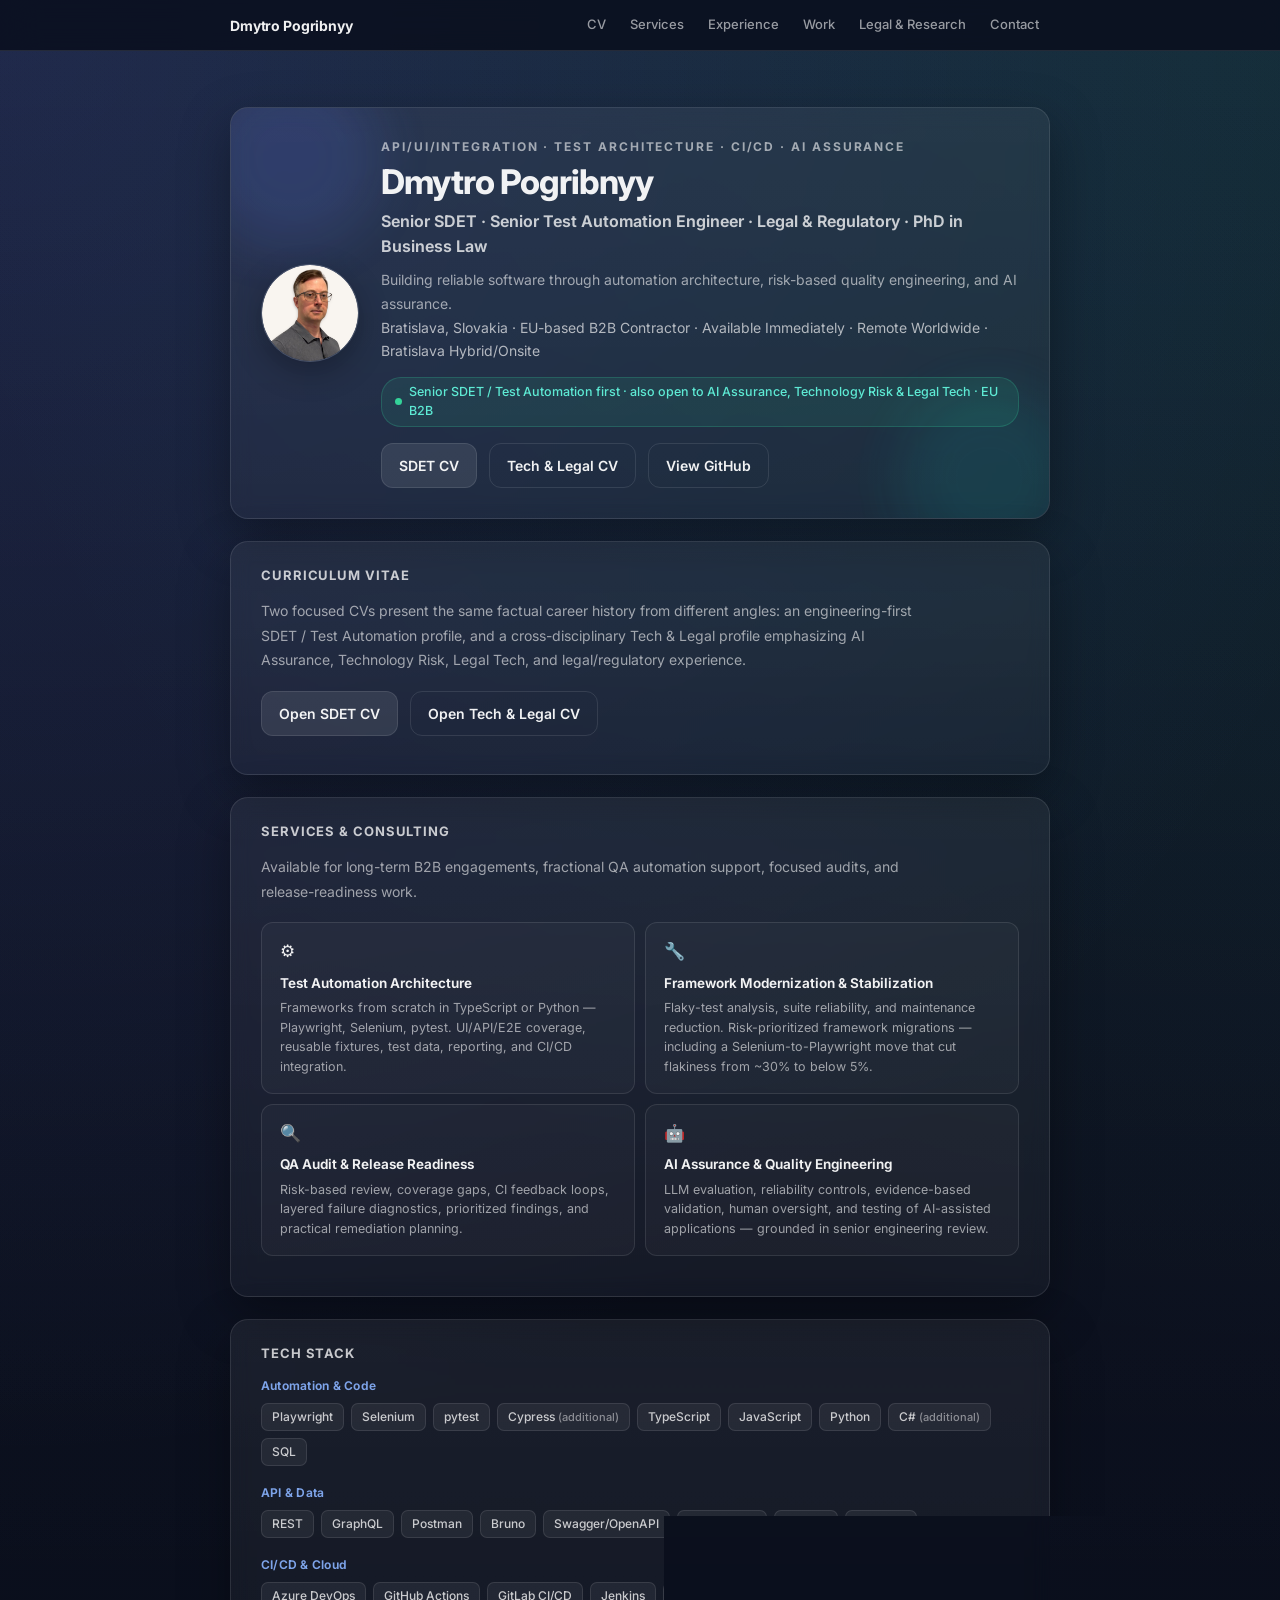
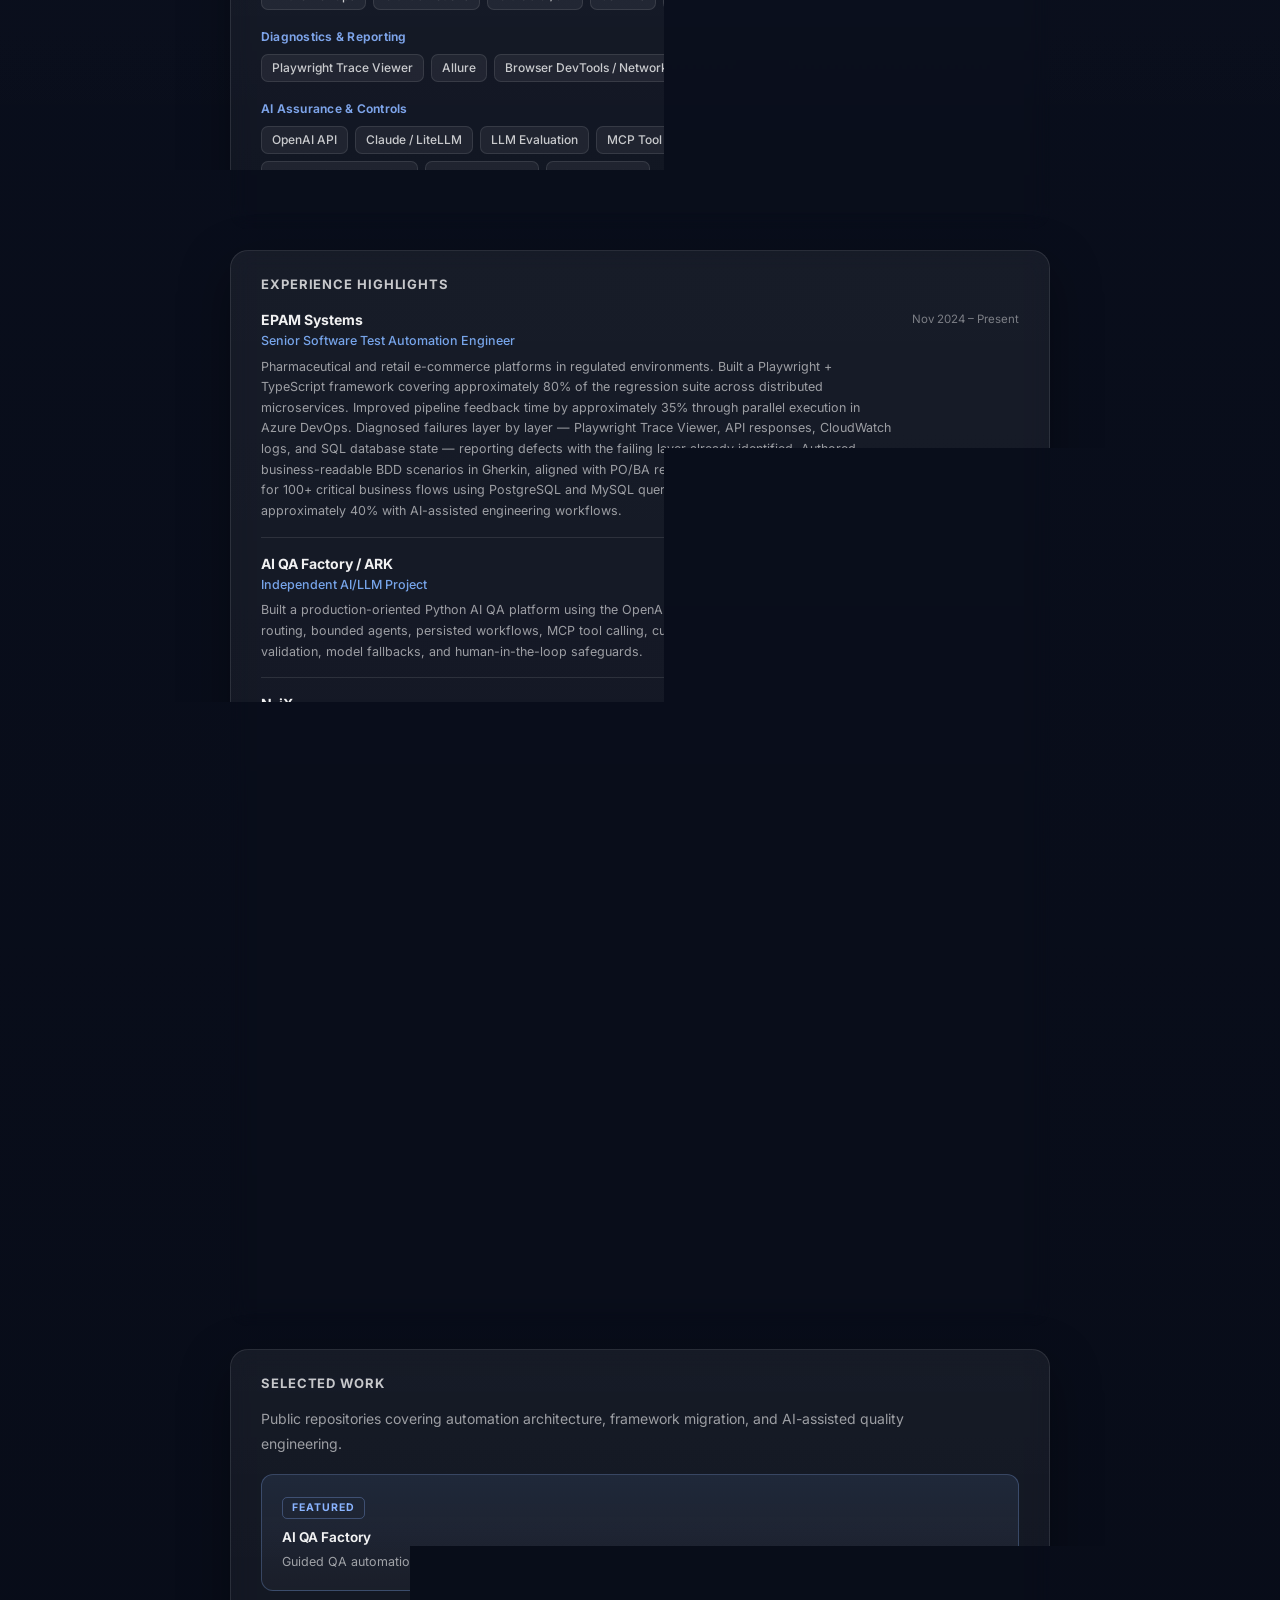
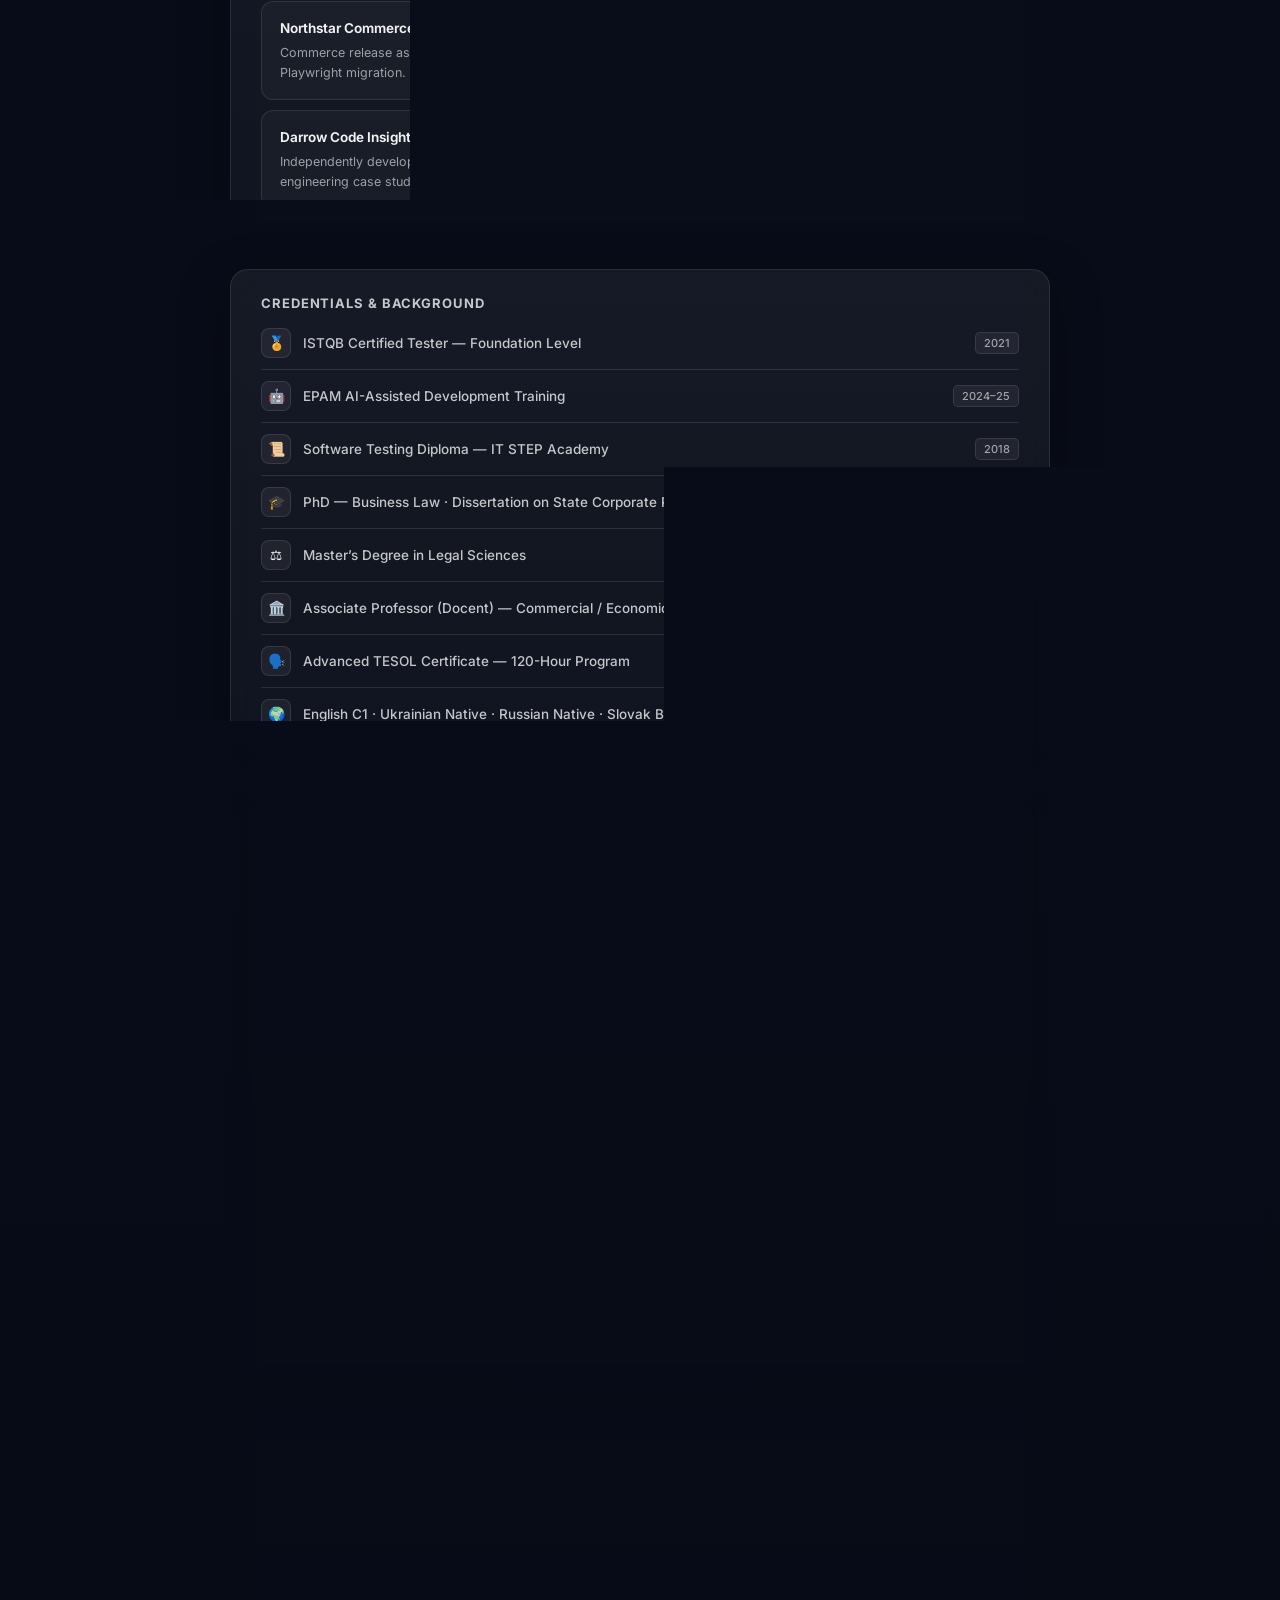
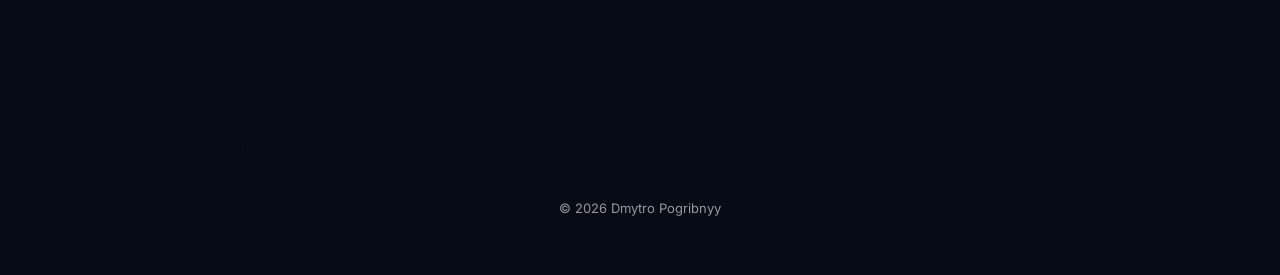
==== index.html @ 5cc8028e "Add PhD credential to hero headline" ====
<!DOCTYPE html>
<html lang="en">
<head>
  <meta charset="UTF-8" />
  <meta name="viewport" content="width=device-width, initial-scale=1.0" />
  <title>Dmytro Pogribnyy — Senior SDET / Senior Test Automation Engineer</title>
  <meta name="description" content="Senior SDET and Test Automation Engineer with 8+ years in automation, AI assurance, and regulated systems; complementary legal/regulatory background in corporate law, technology risk, cryptocurrency and blockchain regulation. Bratislava, EU B2B contractor." />
  <meta name="theme-color" content="#0a0f1e" />
  <meta name="color-scheme" content="dark" />
  <link rel="canonical" href="https://dmytropogribnyy.github.io/" />
  <link rel="icon" href="favicon.svg" type="image/svg+xml" />

  <meta property="og:type" content="profile" />
  <meta property="og:title" content="Dmytro Pogribnyy — Senior SDET / Senior Test Automation Engineer" />
  <meta property="og:description" content="Senior SDET · Test Automation · AI Assurance · Technology Risk. Playwright, TypeScript, Python, CI/CD, plus a complementary legal/regulatory background in corporate law and emerging-technology regulation." />
  <meta property="og:url" content="https://dmytropogribnyy.github.io/" />
  <meta property="og:image" content="https://dmytropogribnyy.github.io/Profile_2025_photo_white_circle-modified.png" />
  <meta property="og:image:alt" content="Portrait of Dmytro Pogribnyy" />
  <meta property="og:locale" content="en_US" />
  <meta property="profile:first_name" content="Dmytro" />
  <meta property="profile:last_name" content="Pogribnyy" />
  <meta name="twitter:card" content="summary" />
  <meta name="twitter:title" content="Dmytro Pogribnyy — Senior SDET / Senior Test Automation Engineer" />
  <meta name="twitter:description" content="Senior SDET · Test Automation · AI Assurance · Technology Risk · Legal/Regulatory background. Playwright, TypeScript, Python, CI/CD." />
  <meta name="twitter:image" content="https://dmytropogribnyy.github.io/Profile_2025_photo_white_circle-modified.png" />

  <link rel="preconnect" href="https://fonts.googleapis.com" />
  <link rel="preconnect" href="https://fonts.gstatic.com" crossorigin />
  <link href="https://fonts.googleapis.com/css2?family=Inter:wght@300;400;500;600;700;800&display=swap" rel="stylesheet" />
  <link rel="stylesheet" href="styles.css" />

  <script type="application/ld+json">
  {
    "@context": "https://schema.org",
    "@type": "Person",
    "name": "Dmytro Pogribnyy",
    "url": "https://dmytropogribnyy.github.io/",
    "image": "https://dmytropogribnyy.github.io/Profile_2025_photo_white_circle-modified.png",
    "jobTitle": "Senior SDET / Senior Test Automation Engineer",
    "description": "Senior SDET / Test Automation Engineer with 8+ years in automation architecture, UI/API/integration quality engineering, AI assurance and regulated systems. Complementary legal/regulatory background includes licensed legal practice, academic research in commercial and corporate law, technology risk, cryptocurrency, blockchain and virtual-asset regulation.",
    "address": {
      "@type": "PostalAddress",
      "addressLocality": "Bratislava",
      "addressCountry": "SK"
    },
    "sameAs": [
      "https://github.com/dmytropogribnyy",
      "https://www.linkedin.com/in/dmytro-pogribnyy/",
      "https://orcid.org/0000-0003-3147-8683",
      "https://scholar.google.com/citations?user=gXvIgTAAAAAJ&hl=en",
      "https://www.upwork.com/freelancers/~018fd270574ff51973"
    ],
    "knowsAbout": [
      "Test automation architecture",
      "Playwright",
      "Selenium",
      "Cypress",
      "pytest",
      "TypeScript",
      "JavaScript",
      "Python",
      "C#",
      "QA automation",
      "API testing",
      "REST",
      "GraphQL",
      "SQL",
      "CI/CD quality gates",
      "Risk-based testing",
      "AI assurance",
      "LLM evaluation",
      "Technology risk",
      "Legal Tech",
      "Commercial law",
      "Corporate law",
      "Cryptocurrency regulation",
      "Blockchain regulation",
      "Virtual assets"
    ]
  }
  </script>
</head>
<body>
  <a class="skip-link" href="#main-content">Skip to content</a>

  <nav class="nav" aria-label="Primary navigation">
    <div class="nav-inner">
      <a href="#top" class="nav-name">Dmytro Pogribnyy</a>
      <ul class="nav-links">
        <li><a href="#cv">CV</a></li>
        <li><a href="#services">Services</a></li>
        <li><a href="#experience">Experience</a></li>
        <li><a href="#work">Work</a></li>
        <li><a href="#legal">Legal &amp; Research</a></li>
        <li><a href="#contact">Contact</a></li>
      </ul>
    </div>
  </nav>

  <main class="page" id="main-content">
    <section class="card hero" id="top" aria-labelledby="page-title">
      <div class="hero-glow hero-glow-1"></div>
      <div class="hero-glow hero-glow-2"></div>
      <img
        src="Profile_2025_photo_white_circle-modified.png"
        alt="Dmytro Pogribnyy"
        class="avatar"
        width="196"
        height="196"
      />
      <div class="hero-text">
        <p class="eyebrow">API/UI/Integration · Test Architecture · CI/CD · AI Assurance</p>
        <h1 id="page-title">Dmytro Pogribnyy</h1>
        <p class="headline">Senior SDET · Senior Test Automation Engineer · Legal &amp; Regulatory · PhD in Business Law</p>
        <p class="subline">
          Building reliable software through automation architecture, risk-based quality engineering, and AI assurance.<br />
          <span class="location">Bratislava, Slovakia · EU-based B2B Contractor · Available Immediately · Remote Worldwide · Bratislava Hybrid/Onsite</span>
        </p>
        <div class="avail">
          <span class="avail-dot" aria-hidden="true"></span>
          Senior SDET / Test Automation first · also open to AI Assurance, Technology Risk &amp; Legal Tech · EU B2B
        </div>
        <div class="buttons hero-actions">
          <a href="Dmytro_Pogribnyy_Senior_SDET_CV.pdf" target="_blank" rel="noopener" class="btn">SDET CV</a>
          <a href="Dmytro_Pogribnyy_Senior_Technology_CV.pdf" target="_blank" rel="noopener" class="btn btn-ghost">Tech &amp; Legal CV</a>
          <a href="https://github.com/dmytropogribnyy" target="_blank" rel="noopener" class="btn btn-ghost">View GitHub</a>
        </div>
      </div>
    </section>

    <section class="card content" id="cv" aria-labelledby="cv-title">
      <div class="section section-first">
        <h2 id="cv-title">Curriculum Vitae</h2>
        <p class="section-text">Two focused CVs present the same factual career history from different angles: an engineering-first SDET / Test Automation profile, and a cross-disciplinary Tech &amp; Legal profile emphasizing AI Assurance, Technology Risk, Legal Tech, and legal/regulatory experience.</p>
        <div class="buttons">
          <a href="Dmytro_Pogribnyy_Senior_SDET_CV.pdf" target="_blank" rel="noopener" class="btn">Open SDET CV</a>
          <a href="Dmytro_Pogribnyy_Senior_Technology_CV.pdf" target="_blank" rel="noopener" class="btn btn-ghost">Open Tech &amp; Legal CV</a>
        </div>
      </div>
    </section>

    <section class="card content" id="services" aria-labelledby="services-title">
      <div class="section section-first">
        <h2 id="services-title">Services &amp; Consulting</h2>
        <p class="section-text">Available for long-term B2B engagements, fractional QA automation support, focused audits, and release-readiness work.</p>
        <div class="services-grid">
          <article class="svc">
            <span class="svc-icon" aria-hidden="true">⚙️</span>
            <div class="svc-title">Test Automation Architecture</div>
            <div class="svc-desc">Frameworks from scratch in TypeScript or Python — Playwright, Selenium, pytest. UI/API/E2E coverage, reusable fixtures, test data, reporting, and CI/CD integration.</div>
          </article>
          <article class="svc">
            <span class="svc-icon" aria-hidden="true">🔧</span>
            <div class="svc-title">Framework Modernization &amp; Stabilization</div>
            <div class="svc-desc">Flaky-test analysis, suite reliability, and maintenance reduction. Risk-prioritized framework migrations — including a Selenium-to-Playwright move that cut flakiness from ~30% to below 5%.</div>
          </article>
          <article class="svc">
            <span class="svc-icon" aria-hidden="true">🔍</span>
            <div class="svc-title">QA Audit &amp; Release Readiness</div>
            <div class="svc-desc">Risk-based review, coverage gaps, CI feedback loops, layered failure diagnostics, prioritized findings, and practical remediation planning.</div>
          </article>
          <article class="svc">
            <span class="svc-icon" aria-hidden="true">🤖</span>
            <div class="svc-title">AI Assurance &amp; Quality Engineering</div>
            <div class="svc-desc">LLM evaluation, reliability controls, evidence-based validation, human oversight, and testing of AI-assisted applications — grounded in senior engineering review.</div>
          </article>
        </div>
      </div>
    </section>

    <section class="card content" aria-labelledby="stack-title">
      <div class="section section-first">
        <h2 id="stack-title">Tech Stack</h2>
        <div class="stack-group">
          <div class="stack-label">Automation &amp; Code</div>
          <div class="tags">
            <span class="tag">Playwright</span><span class="tag">Selenium</span>
            <span class="tag">pytest</span><span class="tag">Cypress <em>(additional)</em></span>
            <span class="tag">TypeScript</span><span class="tag">JavaScript</span>
            <span class="tag">Python</span><span class="tag">C# <em>(additional)</em></span>
            <span class="tag">SQL</span>
          </div>
        </div>
        <div class="stack-group">
          <div class="stack-label">API &amp; Data</div>
          <div class="tags">
            <span class="tag">REST</span><span class="tag">GraphQL</span>
            <span class="tag">Postman</span><span class="tag">Bruno</span>
            <span class="tag">Swagger/OpenAPI</span><span class="tag">PostgreSQL</span>
            <span class="tag">MySQL</span><span class="tag">DBeaver</span>
          </div>
        </div>
        <div class="stack-group">
          <div class="stack-label">CI/CD &amp; Cloud</div>
          <div class="tags">
            <span class="tag">Azure DevOps</span><span class="tag">GitHub Actions</span>
            <span class="tag">GitLab CI/CD</span><span class="tag">Jenkins</span>
            <span class="tag">Docker</span><span class="tag">AWS (QA)</span>
          </div>
        </div>
        <div class="stack-group">
          <div class="stack-label">Diagnostics &amp; Reporting</div>
          <div class="tags">
            <span class="tag">Playwright Trace Viewer</span><span class="tag">Allure</span>
            <span class="tag">Browser DevTools / Network Analysis</span><span class="tag">AWS CloudWatch Logs</span>
          </div>
        </div>
        <div class="stack-group">
          <div class="stack-label">AI Assurance &amp; Controls</div>
          <div class="tags">
            <span class="tag">OpenAI API</span><span class="tag">Claude / LiteLLM</span>
            <span class="tag">LLM Evaluation</span><span class="tag">MCP Tool Calling</span>
            <span class="tag">Human-in-the-Loop</span><span class="tag">Deterministic Validation</span>
            <span class="tag">Model Fallbacks</span><span class="tag">GitHub Copilot</span>
          </div>
        </div>
      </div>
    </section>

    <section class="card content" id="experience" aria-labelledby="experience-title">
      <div class="section section-first">
        <h2 id="experience-title">Experience Highlights</h2>
        <div class="exp-list">
          <article class="exp-item">
            <div>
              <div class="exp-co">EPAM Systems</div>
              <div class="exp-role">Senior Software Test Automation Engineer</div>
              <div class="exp-info">Pharmaceutical and retail e-commerce platforms in regulated environments. Built a Playwright + TypeScript framework covering approximately 80% of the regression suite across distributed microservices. Improved pipeline feedback time by approximately 35% through parallel execution in Azure DevOps. Diagnosed failures layer by layer — Playwright Trace Viewer, API responses, CloudWatch logs, and SQL database state — reporting defects with the failing layer already identified. Authored business-readable BDD scenarios in Gherkin, aligned with PO/BA requirements. Validated data integrity for 100+ critical business flows using PostgreSQL and MySQL queries. Reduced test-authoring effort by approximately 40% with AI-assisted engineering workflows.</div>
            </div>
            <div class="exp-date">Nov 2024 – Present</div>
          </article>
          <article class="exp-item">
            <div>
              <div class="exp-co">AI QA Factory / ARK</div>
              <div class="exp-role">Independent AI/LLM Project</div>
              <div class="exp-info">Built a production-oriented Python AI QA platform using the OpenAI API and LiteLLM for OpenAI/Claude routing, bounded agents, persisted workflows, MCP tool calling, custom LLM evaluation, deterministic validation, model fallbacks, and human-in-the-loop safeguards.</div>
            </div>
            <div class="exp-date">May 2026 – Present</div>
          </article>
          <article class="exp-item">
            <div>
              <div class="exp-co">N-iX</div>
              <div class="exp-role">Senior QA Automation Engineer</div>
              <div class="exp-info">Threat intelligence SaaS platform. Led a Selenium-to-Playwright (TypeScript) migration, reduced flaky failures from approximately 30% to below 5%, maintained a CI pass rate above 95%, and reduced manual regression effort by approximately 60%.</div>
            </div>
            <div class="exp-date">Apr 2022 – Oct 2024</div>
          </article>
          <article class="exp-item">
            <div>
              <div class="exp-co">4Team — SyncGene</div>
              <div class="exp-role">QA Test Lead</div>
              <div class="exp-info">Led QA for the SyncGene cross-platform synchronization product and defined test strategy across web and desktop applications, including compatibility coverage across supported platforms and versions. Contributed to C# automation and integration testing for cross-platform synchronization workflows. Worked as a B2B contractor and relocated to Slovakia during this engagement.</div>
            </div>
            <div class="exp-date">Oct 2021 – Apr 2022</div>
          </article>
          <article class="exp-item">
            <div>
              <div class="exp-co">Dev.Pro</div>
              <div class="exp-role">Automation QA Engineer</div>
              <div class="exp-info">Financial services and payments platform. Built a Selenium + Python framework, increased automation coverage by approximately 40%, and reduced the regression cycle from approximately three days to less than one day.</div>
            </div>
            <div class="exp-date">Sep 2020 – Sep 2021</div>
          </article>
          <article class="exp-item">
            <div>
              <div class="exp-co">Freelance / Independent Projects</div>
              <div class="exp-role">QA &amp; Automation Engineer</div>
              <div class="exp-info">Delivered QA for SaaS platforms, including SQL-based data validation. Transitioned into test automation through hands-on Selenium and Python development.</div>
            </div>
            <div class="exp-date">Jan 2018 – Sep 2020</div>
          </article>
        </div>
        <div class="buttons section-actions">
          <a href="Dmytro_Pogribnyy_Senior_SDET_CV.pdf" target="_blank" rel="noopener" class="btn btn-ghost">View SDET CV (PDF)</a>
        </div>
      </div>
    </section>

    <section class="card content" id="work" aria-labelledby="work-title">
      <div class="section section-first">
        <h2 id="work-title">Selected Work</h2>
        <p class="section-text">Public repositories covering automation architecture, framework migration, and AI-assisted quality engineering.</p>
        <a class="work-featured" href="https://github.com/dmytropogribnyy/ai-qa-factory" target="_blank" rel="noopener">
          <span class="work-tagline">Featured</span>
          <span class="work-title">AI QA Factory</span>
          <span class="work-desc">Guided QA automation workbench with controlled execution and evidence workflows.</span>
        </a>
        <div class="work-grid">
          <a class="work-item" href="https://github.com/dmytropogribnyy/playwright-cypress-automation" target="_blank" rel="noopener">
            <span class="work-title">Northstar Commerce Quality Framework</span>
            <span class="work-desc">Commerce release assurance and Cypress-to-Playwright migration.</span>
          </a>
          <a class="work-item" href="https://github.com/dmytropogribnyy/moxymind-automation" target="_blank" rel="noopener">
            <span class="work-title">Moxymind Quality Automation</span>
            <span class="work-desc">Playwright UI/API framework with typed contracts and CI evidence.</span>
          </a>
          <a class="work-item" href="https://github.com/dmytropogribnyy/darrow-code-insight" target="_blank" rel="noopener">
            <span class="work-title">Darrow Code Insight</span>
            <span class="work-desc">Independently developed AI-assisted product and engineering case study.</span>
          </a>
          <a class="work-item" href="https://github.com/dmytropogribnyy/playwright-excel" target="_blank" rel="noopener">
            <span class="work-title">Excel Online Automation</span>
            <span class="work-desc">Focused iframe, canvas, and clipboard automation case.</span>
          </a>
        </div>
      </div>
    </section>

    <section class="card content" id="credentials" aria-labelledby="credentials-title">
      <div class="section section-first">
        <h2 id="credentials-title">Credentials &amp; Background</h2>
        <div class="cred-list">
          <div class="cred-row"><div class="cred-ico" aria-hidden="true">🏅</div><span class="cred-name">ISTQB Certified Tester — Foundation Level</span><span class="cred-badge">2021</span></div>
          <div class="cred-row"><div class="cred-ico" aria-hidden="true">🤖</div><span class="cred-name">EPAM AI-Assisted Development Training</span><span class="cred-badge">2024–25</span></div>
          <div class="cred-row"><div class="cred-ico" aria-hidden="true">📜</div><span class="cred-name">Software Testing Diploma — IT STEP Academy</span><span class="cred-badge">2018</span></div>
          <div class="cred-row"><div class="cred-ico" aria-hidden="true">🎓</div><span class="cred-name">PhD — Business Law · Dissertation on State Corporate Rights</span><span class="cred-badge">PhD</span></div>
          <div class="cred-row"><div class="cred-ico" aria-hidden="true">⚖️</div><span class="cred-name">Master’s Degree in Legal Sciences</span><span class="cred-badge">2002</span></div>
          <div class="cred-row"><div class="cred-ico" aria-hidden="true">🏛️</div><span class="cred-name">Associate Professor (Docent) — Commercial / Economic Law</span><span class="cred-badge">2013</span></div>
          <div class="cred-row"><div class="cred-ico" aria-hidden="true">🗣️</div><span class="cred-name">Advanced TESOL Certificate — 120-Hour Program</span><span class="cred-badge">2017</span></div>
          <div class="cred-row"><div class="cred-ico" aria-hidden="true">🌍</div><span class="cred-name">English C1 · Ukrainian Native · Russian Native · Slovak B1</span><span class="cred-badge">Languages</span></div>
        </div>
      </div>
    </section>

    <section class="card content" id="legal" aria-labelledby="legal-title">
      <div class="section section-first">
        <h2 id="legal-title">Legal Practice &amp; Regulatory Research</h2>
        <p class="section-text">A complementary professional track alongside my current technology career — relevant to Legal Tech, technology-focused legal/regulatory work, AI governance, technology risk, and emerging-technology regulation.</p>
        <div class="cred-list">
          <div class="cred-row"><div class="cred-ico" aria-hidden="true">⚖️</div><span class="cred-name">Licensed Attorney / Independent Legal Practice — Ukraine</span><span class="cred-badge">2004–2018</span></div>
          <div class="cred-row"><div class="cred-ico" aria-hidden="true">📑</div><span class="cred-name">Private Notary — Kharkiv City Notarial District</span><span class="cred-badge">2005–12 · 2014–20</span></div>
          <div class="cred-row"><div class="cred-ico" aria-hidden="true">🏛️</div><span class="cred-name">Yaroslav Mudryi National Law University — Academic &amp; Legal Research Career</span><span class="cred-badge">2001–2020</span></div>
          <div class="cred-row"><div class="cred-ico" aria-hidden="true">🔗</div><span class="cred-name">Research focus: Corporate Rights · Technology Transfer · Cryptocurrency · Blockchain · Virtual Assets</span><span class="cred-badge">Research</span></div>
        </div>
      </div>
      <div class="section">
        <h2>Selected Legal &amp; Regulatory Research</h2>
        <p class="section-text">Published work includes state corporate rights, technology-transfer and innovation regulation, adaptation of corporate law to EU standards, the legal status of cryptocurrencies, and legal regulation of blockchain technology and virtual assets.</p>
        <div class="buttons">
          <a href="Dmytro_Pogribnyy_Senior_Technology_CV.pdf" target="_blank" rel="noopener" class="btn">Tech &amp; Legal CV</a>
          <a href="https://scholar.google.com/citations?user=gXvIgTAAAAAJ&amp;hl=en" target="_blank" rel="noopener" class="btn btn-ghost">Google Scholar</a>
          <a href="https://orcid.org/0000-0003-3147-8683" target="_blank" rel="noopener" class="btn btn-ghost">ORCID</a>
        </div>
      </div>
    </section>

    <section class="card content" id="contact" aria-labelledby="contact-title">
      <div class="section section-first">
        <h2 id="contact-title">Contact</h2>
        <p class="section-text">For Senior SDET / Test Automation roles and selective AI Assurance, Technology Risk, Legal Tech, or technology-focused legal/regulatory opportunities. Available immediately as an EU-based B2B contractor (IČO registered in Slovakia).</p>
        <div class="contact">
          <a href="mailto:dipptrue@gmail.com" class="link">
            <span class="contact-mark" aria-hidden="true">@</span>
            <span><strong>Email</strong><small>dipptrue@gmail.com</small></span>
          </a>
          <a href="https://www.linkedin.com/in/dmytro-pogribnyy/" target="_blank" rel="noopener" class="link">
            <span class="contact-mark" aria-hidden="true">in</span>
            <span><strong>LinkedIn</strong><small>Professional profile</small></span>
          </a>
          <a href="https://github.com/dmytropogribnyy" target="_blank" rel="noopener" class="link">
            <span class="contact-mark" aria-hidden="true">GH</span>
            <span><strong>GitHub</strong><small>Engineering repositories</small></span>
          </a>
        </div>
        <p class="contact-alt">Also available via <a href="https://www.upwork.com/freelancers/~018fd270574ff51973" target="_blank" rel="noopener">Upwork</a> for smaller B2B engagements.</p>
      </div>
    </section>

    <footer class="footer">© 2026 Dmytro Pogribnyy</footer>
  </main>
</body>
</html>
---- styles.css ----
:root {
  --bg: #0a0f1e;
  --bg-deep: #070b16;
  --card: rgba(255, 255, 255, 0.06);
  --card2: rgba(255, 255, 255, 0.035);
  --text: rgba(255, 255, 255, 0.94);
  --muted: rgba(255, 255, 255, 0.76);
  --subtle: rgba(255, 255, 255, 0.58);
  --line: rgba(255, 255, 255, 0.10);
  --line-strong: rgba(255, 255, 255, 0.18);
  --btn: rgba(255, 255, 255, 0.09);
  --btn-hover: rgba(255, 255, 255, 0.15);
  --accent: #8ab4ff;
  --accent-green: #5eead4;
  --shadow: 0 18px 50px rgba(0, 0, 0, 0.34);
  --radius: 18px;
  --radius-sm: 12px;
}

* {
  box-sizing: border-box;
}

html {
  scroll-behavior: smooth;
}

body {
  margin: 0;
  font-family: Inter, ui-sans-serif, system-ui, -apple-system, BlinkMacSystemFont, "Segoe UI", Roboto, Arial, sans-serif;
  background:
    radial-gradient(circle at top left, rgba(85, 115, 255, 0.16), transparent 28%),
    radial-gradient(circle at top right, rgba(0, 194, 168, 0.11), transparent 26%),
    linear-gradient(180deg, rgba(255, 255, 255, 0.05), transparent 35%),
    linear-gradient(180deg, var(--bg) 0%, var(--bg-deep) 100%);
  color: var(--text);
  line-height: 1.5;
}

a {
  color: inherit;
  text-decoration: none;
}

img {
  display: block;
  max-width: 100%;
}

[id] {
  scroll-margin-top: 70px;
}

:focus-visible {
  outline: 3px solid var(--accent);
  outline-offset: 3px;
}

.skip-link {
  position: fixed;
  top: 8px;
  left: 8px;
  z-index: 1000;
  padding: 10px 14px;
  border-radius: 8px;
  background: #ffffff;
  color: #07101f;
  font-weight: 700;
  transform: translateY(-150%);
  transition: transform 0.16s ease;
}

.skip-link:focus {
  transform: translateY(0);
}

.nav {
  position: sticky;
  top: 0;
  z-index: 100;
  background: rgba(10, 15, 30, 0.86);
  backdrop-filter: blur(18px);
  -webkit-backdrop-filter: blur(18px);
  border-bottom: 1px solid var(--line);
}

.nav-inner {
  max-width: 860px;
  min-height: 50px;
  margin: 0 auto;
  padding: 0 20px;
  display: flex;
  align-items: center;
  justify-content: space-between;
  gap: 14px;
}

.nav-name {
  flex-shrink: 0;
  font-size: 14px;
  font-weight: 700;
  color: var(--text);
  letter-spacing: -0.01em;
}

.nav-links {
  display: flex;
  gap: 2px;
  list-style: none;
  margin: 0;
  padding: 0;
}

.nav-links a {
  display: block;
  padding: 6px 11px;
  border-radius: 8px;
  color: var(--subtle);
  font-size: 13px;
  font-weight: 500;
  transition: color 0.16s ease, background 0.16s ease;
}

.nav-links a:hover,
.nav-links a:focus-visible {
  color: var(--text);
  background: rgba(255, 255, 255, 0.07);
}

.page {
  max-width: 860px;
  margin: 56px auto;
  padding: 0 20px;
}

.card {
  position: relative;
  border: 1px solid var(--line);
  background: linear-gradient(180deg, var(--card), var(--card2));
  border-radius: var(--radius);
  box-shadow: var(--shadow);
  backdrop-filter: blur(10px);
  -webkit-backdrop-filter: blur(10px);
}

.hero {
  overflow: hidden;
  display: flex;
  align-items: center;
  gap: 22px;
  padding: 30px;
}

.hero-glow {
  position: absolute;
  border-radius: 999px;
  filter: blur(28px);
  pointer-events: none;
  opacity: 0.85;
}

.hero-glow-1 {
  width: 180px;
  height: 180px;
  background: rgba(95, 120, 255, 0.18);
  top: -40px;
  left: -30px;
}

.hero-glow-2 {
  width: 180px;
  height: 180px;
  background: rgba(0, 214, 201, 0.12);
  right: -30px;
  bottom: -50px;
}

.avatar {
  position: relative;
  z-index: 1;
  width: 98px;
  height: 98px;
  border-radius: 50%;
  border: 1px solid var(--line-strong);
  box-shadow: 0 10px 30px rgba(0, 0, 0, 0.28);
  object-fit: cover;
  flex-shrink: 0;
}

.hero-text {
  position: relative;
  z-index: 1;
  min-width: 0;
}

.eyebrow {
  margin: 0 0 8px;
  font-size: 12px;
  font-weight: 700;
  letter-spacing: 0.16em;
  text-transform: uppercase;
  color: var(--subtle);
}

.hero-text h1 {
  margin: 0;
  font-size: 34px;
  font-weight: 750;
  letter-spacing: -0.03em;
  line-height: 1.08;
}

.headline {
  margin: 8px 0 0;
  font-size: 16px;
  color: var(--muted);
  line-height: 1.6;
  font-weight: 650;
}

.subline {
  margin: 8px 0 0;
  font-size: 14px;
  color: var(--subtle);
  line-height: 1.7;
}

.location {
  color: rgba(255, 255, 255, 0.66);
}

.avail {
  display: inline-flex;
  align-items: center;
  gap: 7px;
  margin-top: 14px;
  padding: 5px 13px;
  border: 1px solid rgba(52, 211, 153, 0.22);
  border-radius: 20px;
  background: rgba(52, 211, 153, 0.1);
  color: var(--accent-green);
  font-size: 12.5px;
  font-weight: 500;
}

.avail-dot {
  width: 7px;
  height: 7px;
  border-radius: 50%;
  background: #34d399;
  flex-shrink: 0;
  animation: pulse 2.2s infinite;
}

@keyframes pulse {
  0%, 100% { opacity: 1; transform: scale(1); }
  50% { opacity: 0.45; transform: scale(0.82); }
}

.content {
  margin-top: 22px;
  padding: 24px 30px 18px;
}

.section {
  padding: 20px 0;
  border-top: 1px solid var(--line);
}

.section-first {
  padding-top: 0;
  border-top: none;
}

.section h2 {
  margin: 0 0 14px;
  font-size: 13px;
  letter-spacing: 0.9px;
  text-transform: uppercase;
  color: var(--muted);
}

.section-text {
  max-width: 680px;
  margin: 0 0 18px;
  color: var(--subtle);
  font-size: 14px;
  line-height: 1.75;
}

.buttons {
  display: flex;
  gap: 12px;
  flex-wrap: wrap;
}

.hero-actions {
  margin-top: 16px;
}

.section-actions {
  margin-top: 18px;
}

.btn {
  display: inline-flex;
  align-items: center;
  justify-content: center;
  min-height: 44px;
  padding: 11px 17px;
  border: 1px solid var(--line);
  border-radius: 12px;
  background: var(--btn);
  color: var(--text);
  font-size: 14px;
  font-weight: 600;
  transition:
    background 0.18s ease,
    border-color 0.18s ease,
    transform 0.18s ease,
    box-shadow 0.18s ease;
}

.btn:hover {
  background: var(--btn-hover);
  border-color: var(--line-strong);
  transform: translateY(-1px);
  box-shadow: 0 10px 24px rgba(0, 0, 0, 0.18);
}

.btn-ghost {
  background: transparent;
}

.services-grid {
  display: grid;
  grid-template-columns: 1fr 1fr;
  gap: 10px;
  margin-bottom: 2px;
}

.svc {
  background: rgba(255, 255, 255, 0.03);
  border: 1px solid var(--line);
  border-radius: var(--radius-sm);
  padding: 16px 18px;
  transition: border-color 0.18s ease, background 0.18s ease;
}

.svc:hover {
  border-color: var(--line-strong);
  background: rgba(255, 255, 255, 0.055);
}

.svc-icon {
  display: block;
  margin-bottom: 8px;
  font-size: 17px;
}

.svc-title {
  margin-bottom: 5px;
  color: var(--text);
  font-size: 13.5px;
  font-weight: 650;
}

.svc-desc {
  color: var(--subtle);
  font-size: 12.5px;
  line-height: 1.58;
}

.tag em {
  font-style: normal;
  opacity: 0.62;
  font-size: 11px;
}

.work-featured {
  display: block;
  padding: 18px 20px;
  margin-bottom: 10px;
  border: 1px solid rgba(138, 180, 255, 0.26);
  border-radius: var(--radius-sm);
  background: linear-gradient(180deg, rgba(138, 180, 255, 0.10), rgba(255, 255, 255, 0.03));
  transition: border-color 0.18s ease, background 0.18s ease, transform 0.18s ease;
}

.work-featured:hover {
  border-color: rgba(138, 180, 255, 0.45);
  transform: translateY(-1px);
}

.work-tagline {
  display: inline-block;
  margin-bottom: 8px;
  padding: 2px 9px;
  border: 1px solid rgba(138, 180, 255, 0.3);
  border-radius: 5px;
  color: var(--accent);
  font-size: 10.5px;
  font-weight: 700;
  letter-spacing: 0.09em;
  text-transform: uppercase;
}

.work-grid {
  display: grid;
  grid-template-columns: 1fr 1fr;
  gap: 10px;
}

.work-item {
  display: block;
  padding: 16px 18px;
  border: 1px solid var(--line);
  border-radius: var(--radius-sm);
  background: rgba(255, 255, 255, 0.03);
  transition: border-color 0.18s ease, background 0.18s ease, transform 0.18s ease;
}

.work-item:hover {
  border-color: var(--line-strong);
  background: rgba(255, 255, 255, 0.055);
  transform: translateY(-1px);
}

.work-title {
  display: block;
  margin-bottom: 5px;
  color: var(--text);
  font-size: 13.5px;
  font-weight: 650;
}

.work-desc {
  display: block;
  color: var(--subtle);
  font-size: 12.5px;
  line-height: 1.58;
}

.stack-group + .stack-group {
  margin-top: 18px;
}

.stack-label {
  margin-bottom: 8px;
  color: rgba(138, 180, 255, 0.9);
  font-size: 12px;
  font-weight: 650;
  letter-spacing: 0.02em;
}

.tags {
  display: flex;
  flex-wrap: wrap;
  gap: 7px;
}

.tag {
  padding: 4px 10px;
  border: 1px solid var(--line);
  border-radius: 7px;
  background: rgba(255, 255, 255, 0.06);
  color: var(--muted);
  font-size: 12px;
  font-weight: 500;
}

.exp-list {
  display: flex;
  flex-direction: column;
}

.exp-item {
  display: grid;
  grid-template-columns: 1fr auto;
  gap: 6px 16px;
  padding: 15px 0;
  border-bottom: 1px solid var(--line);
  align-items: start;
}

.exp-item:first-child {
  padding-top: 0;
}

.exp-item:last-child {
  padding-bottom: 0;
  border-bottom: none;
}

.exp-co {
  margin-bottom: 2px;
  color: var(--text);
  font-size: 14px;
  font-weight: 700;
}

.exp-role {
  margin-bottom: 6px;
  color: rgba(130, 180, 255, 0.9);
  font-size: 12.5px;
  font-weight: 500;
}

.exp-info {
  color: var(--subtle);
  font-size: 12.5px;
  line-height: 1.65;
}

.exp-date {
  padding-top: 2px;
  color: var(--subtle);
  font-size: 11.5px;
  opacity: 0.75;
  text-align: right;
  white-space: nowrap;
}

.cred-list {
  display: flex;
  flex-direction: column;
}

.cred-row {
  display: flex;
  align-items: center;
  gap: 12px;
  padding: 11px 0;
  border-bottom: 1px solid var(--line);
  font-size: 13.5px;
}

.cred-row:first-child {
  padding-top: 0;
}

.cred-row:last-child {
  padding-bottom: 0;
  border-bottom: none;
}

.cred-ico {
  width: 30px;
  height: 30px;
  border: 1px solid var(--line);
  border-radius: 8px;
  background: rgba(255, 255, 255, 0.06);
  display: flex;
  align-items: center;
  justify-content: center;
  font-size: 14px;
  flex-shrink: 0;
}

.cred-name {
  color: var(--muted);
  font-weight: 500;
  flex: 1;
}

.cred-badge {
  padding: 2px 8px;
  border: 1px solid var(--line);
  border-radius: 5px;
  background: rgba(255, 255, 255, 0.06);
  color: var(--subtle);
  font-size: 11px;
  font-weight: 500;
  flex-shrink: 0;
}

.contact {
  display: grid;
  grid-template-columns: 1fr 1fr;
  gap: 10px;
}

.link {
  display: flex;
  align-items: center;
  gap: 12px;
  min-width: 0;
  padding: 12px 14px;
  border: 1px solid transparent;
  border-radius: 12px;
  background: rgba(255, 255, 255, 0.02);
  color: var(--text);
  transition:
    border-color 0.18s ease,
    background 0.18s ease,
    transform 0.18s ease;
}

.link:hover {
  border-color: var(--line);
  background: rgba(255, 255, 255, 0.05);
  transform: translateY(-1px);
}

.contact-mark {
  width: 32px;
  height: 32px;
  border: 1px solid var(--line);
  border-radius: 9px;
  background: rgba(255, 255, 255, 0.06);
  display: inline-flex;
  align-items: center;
  justify-content: center;
  color: var(--accent);
  font-size: 11px;
  font-weight: 750;
  flex-shrink: 0;
}

.link span:last-child {
  min-width: 0;
}

.link strong,
.link small {
  display: block;
}

.link strong {
  font-size: 13.5px;
  font-weight: 650;
}

.link small {
  margin-top: 2px;
  overflow: hidden;
  color: var(--subtle);
  font-size: 11.5px;
  text-overflow: ellipsis;
  white-space: nowrap;
}

.contact .link:nth-child(3):last-child {
  grid-column: 1 / -1;
}

.contact-alt {
  margin: 14px 0 0;
  color: var(--subtle);
  font-size: 12.5px;
  line-height: 1.6;
  opacity: 0.85;
}

.contact-alt a {
  color: var(--accent);
  border-bottom: 1px solid rgba(138, 180, 255, 0.35);
  transition: border-color 0.16s ease;
}

.contact-alt a:hover {
  border-bottom-color: var(--accent);
}

.footer {
  margin-top: 24px;
  text-align: center;
  color: var(--subtle);
  font-size: 13px;
}

@media (max-width: 640px) {
  .nav-inner {
    justify-content: center;
    padding: 0 12px;
  }

  .nav-name {
    display: none;
  }

  .nav-links {
    width: 100%;
    justify-content: space-between;
  }

  .nav-links a {
    padding: 7px 9px;
    font-size: 12.5px;
  }

  .page {
    margin: 30px auto;
    padding: 0 16px;
  }

  .hero {
    flex-direction: column;
    gap: 16px;
    padding: 24px 20px;
    text-align: center;
  }

  .avatar {
    width: 84px;
    height: 84px;
  }

  .hero-text h1 {
    font-size: 28px;
  }

  .headline {
    font-size: 15px;
  }

  .subline {
    font-size: 13px;
  }

  .avail {
    justify-content: center;
  }

  .hero-actions,
  .buttons {
    flex-direction: column;
  }

  .btn {
    width: 100%;
  }

  .content {
    padding: 20px 20px 16px;
  }

  .services-grid,
  .work-grid,
  .contact {
    grid-template-columns: 1fr;
  }

  .exp-item {
    grid-template-columns: 1fr;
  }

  .exp-date {
    text-align: left;
  }

  .cred-row {
    align-items: flex-start;
  }

  .cred-badge {
    margin-top: 4px;
  }
}

@media (max-width: 420px) {
  .nav-links a {
    padding-inline: 7px;
    font-size: 12px;
  }

  .cred-row {
    flex-wrap: wrap;
  }

  .cred-name {
    min-width: calc(100% - 46px);
  }

  .cred-badge {
    margin-left: 42px;
  }
}

@media (prefers-reduced-motion: reduce) {
  html {
    scroll-behavior: auto;
  }

  *,
  *::before,
  *::after {
    animation-duration: 0.01ms !important;
    animation-iteration-count: 1 !important;
    transition-duration: 0.01ms !important;
  }
}
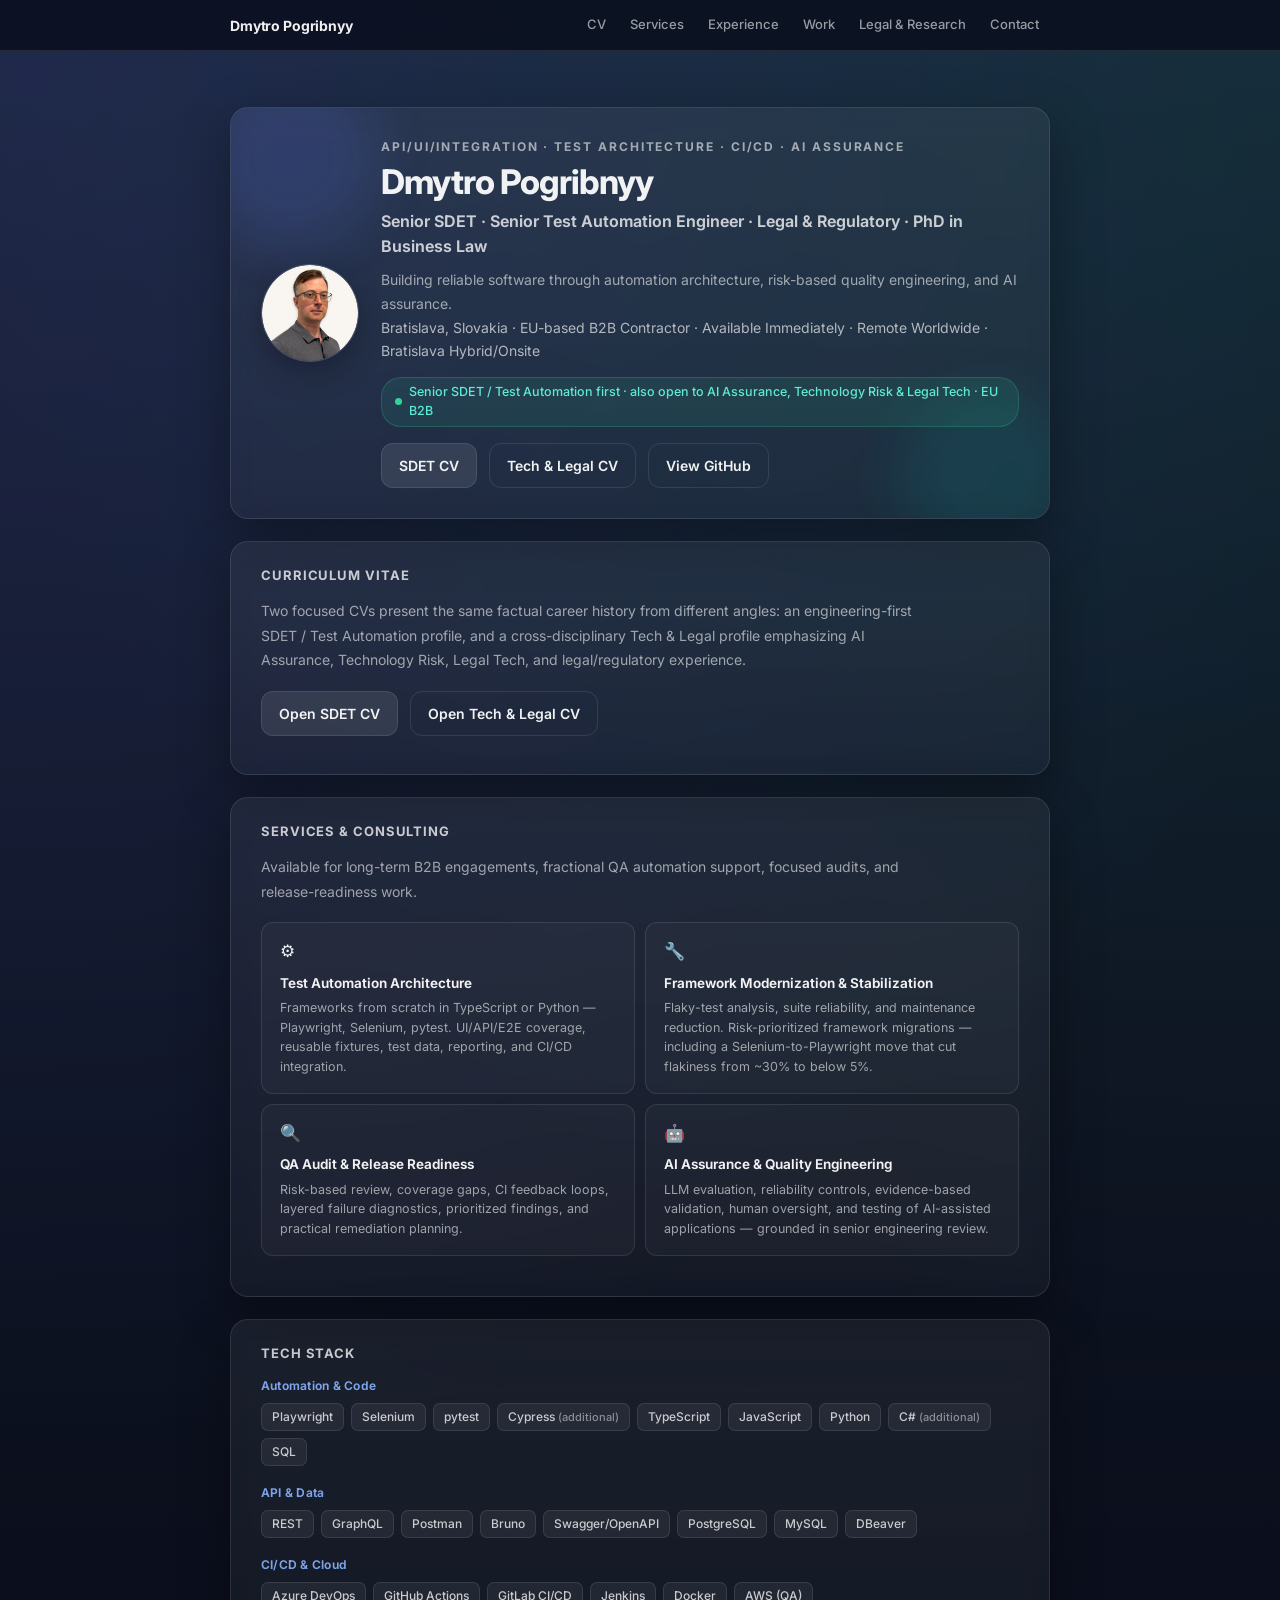
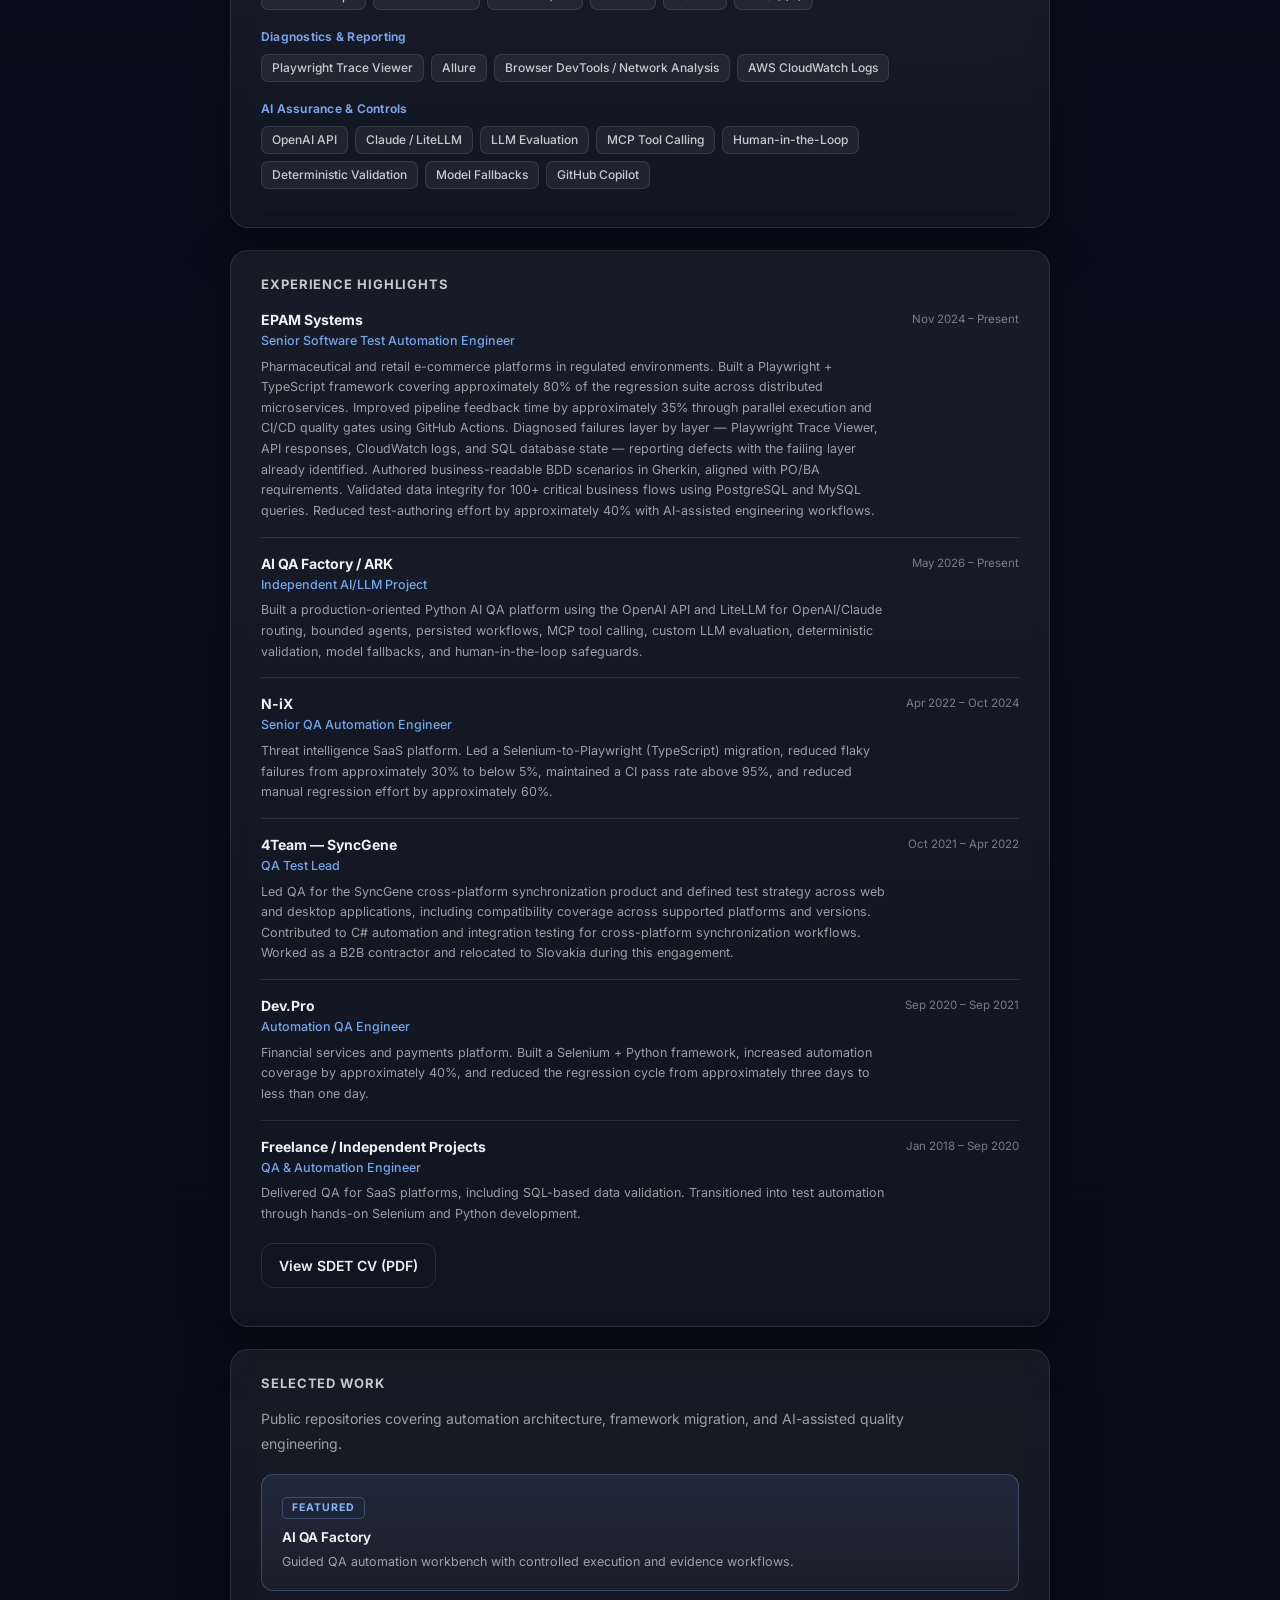
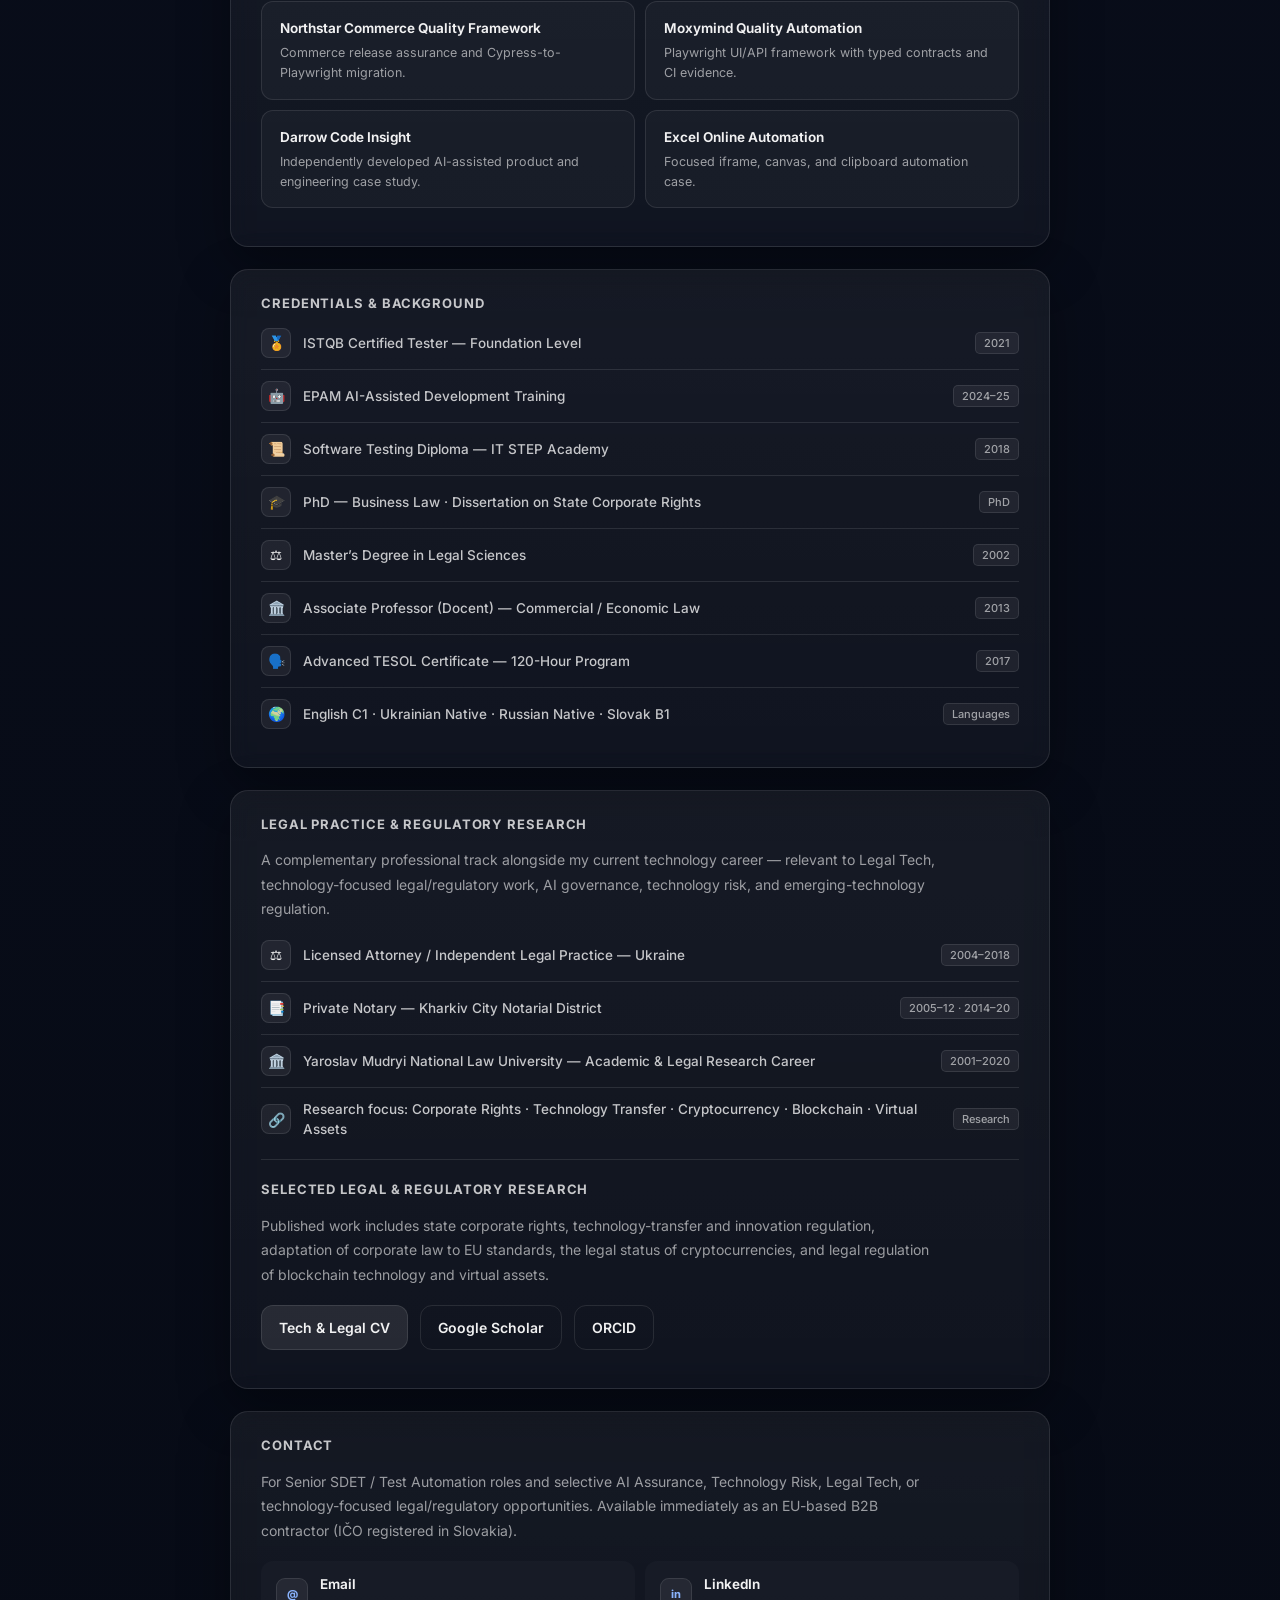
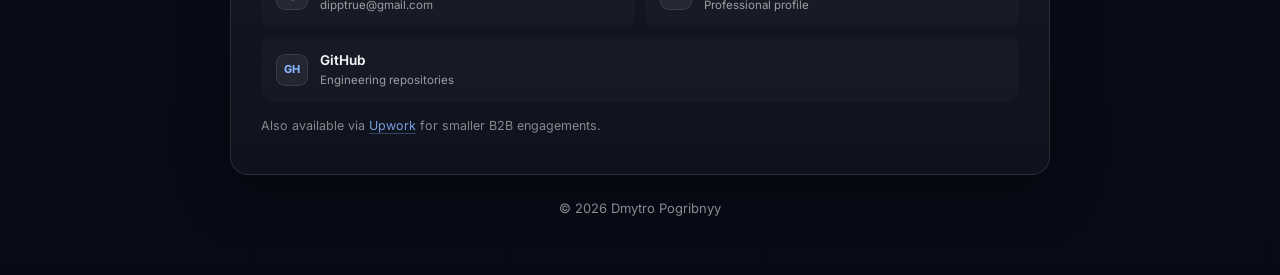
==== commit cd8377a0: "Align EPAM CI/CD wording with current CV" ====
--- a/index.html
+++ b/index.html
@@ -225,7 +225,7 @@
             <div>
               <div class="exp-co">EPAM Systems</div>
               <div class="exp-role">Senior Software Test Automation Engineer</div>
-              <div class="exp-info">Pharmaceutical and retail e-commerce platforms in regulated environments. Built a Playwright + TypeScript framework covering approximately 80% of the regression suite across distributed microservices. Improved pipeline feedback time by approximately 35% through parallel execution in Azure DevOps. Diagnosed failures layer by layer — Playwright Trace Viewer, API responses, CloudWatch logs, and SQL database state — reporting defects with the failing layer already identified. Authored business-readable BDD scenarios in Gherkin, aligned with PO/BA requirements. Validated data integrity for 100+ critical business flows using PostgreSQL and MySQL queries. Reduced test-authoring effort by approximately 40% with AI-assisted engineering workflows.</div>
+              <div class="exp-info">Pharmaceutical and retail e-commerce platforms in regulated environments. Built a Playwright + TypeScript framework covering approximately 80% of the regression suite across distributed microservices. Improved pipeline feedback time by approximately 35% through parallel execution and CI/CD quality gates using GitHub Actions. Diagnosed failures layer by layer — Playwright Trace Viewer, API responses, CloudWatch logs, and SQL database state — reporting defects with the failing layer already identified. Authored business-readable BDD scenarios in Gherkin, aligned with PO/BA requirements. Validated data integrity for 100+ critical business flows using PostgreSQL and MySQL queries. Reduced test-authoring effort by approximately 40% with AI-assisted engineering workflows.</div>
             </div>
             <div class="exp-date">Nov 2024 – Present</div>
           </article>
@@ -369,4 +369,4 @@
     <footer class="footer">© 2026 Dmytro Pogribnyy</footer>
   </main>
 </body>
-</html>
+</html>
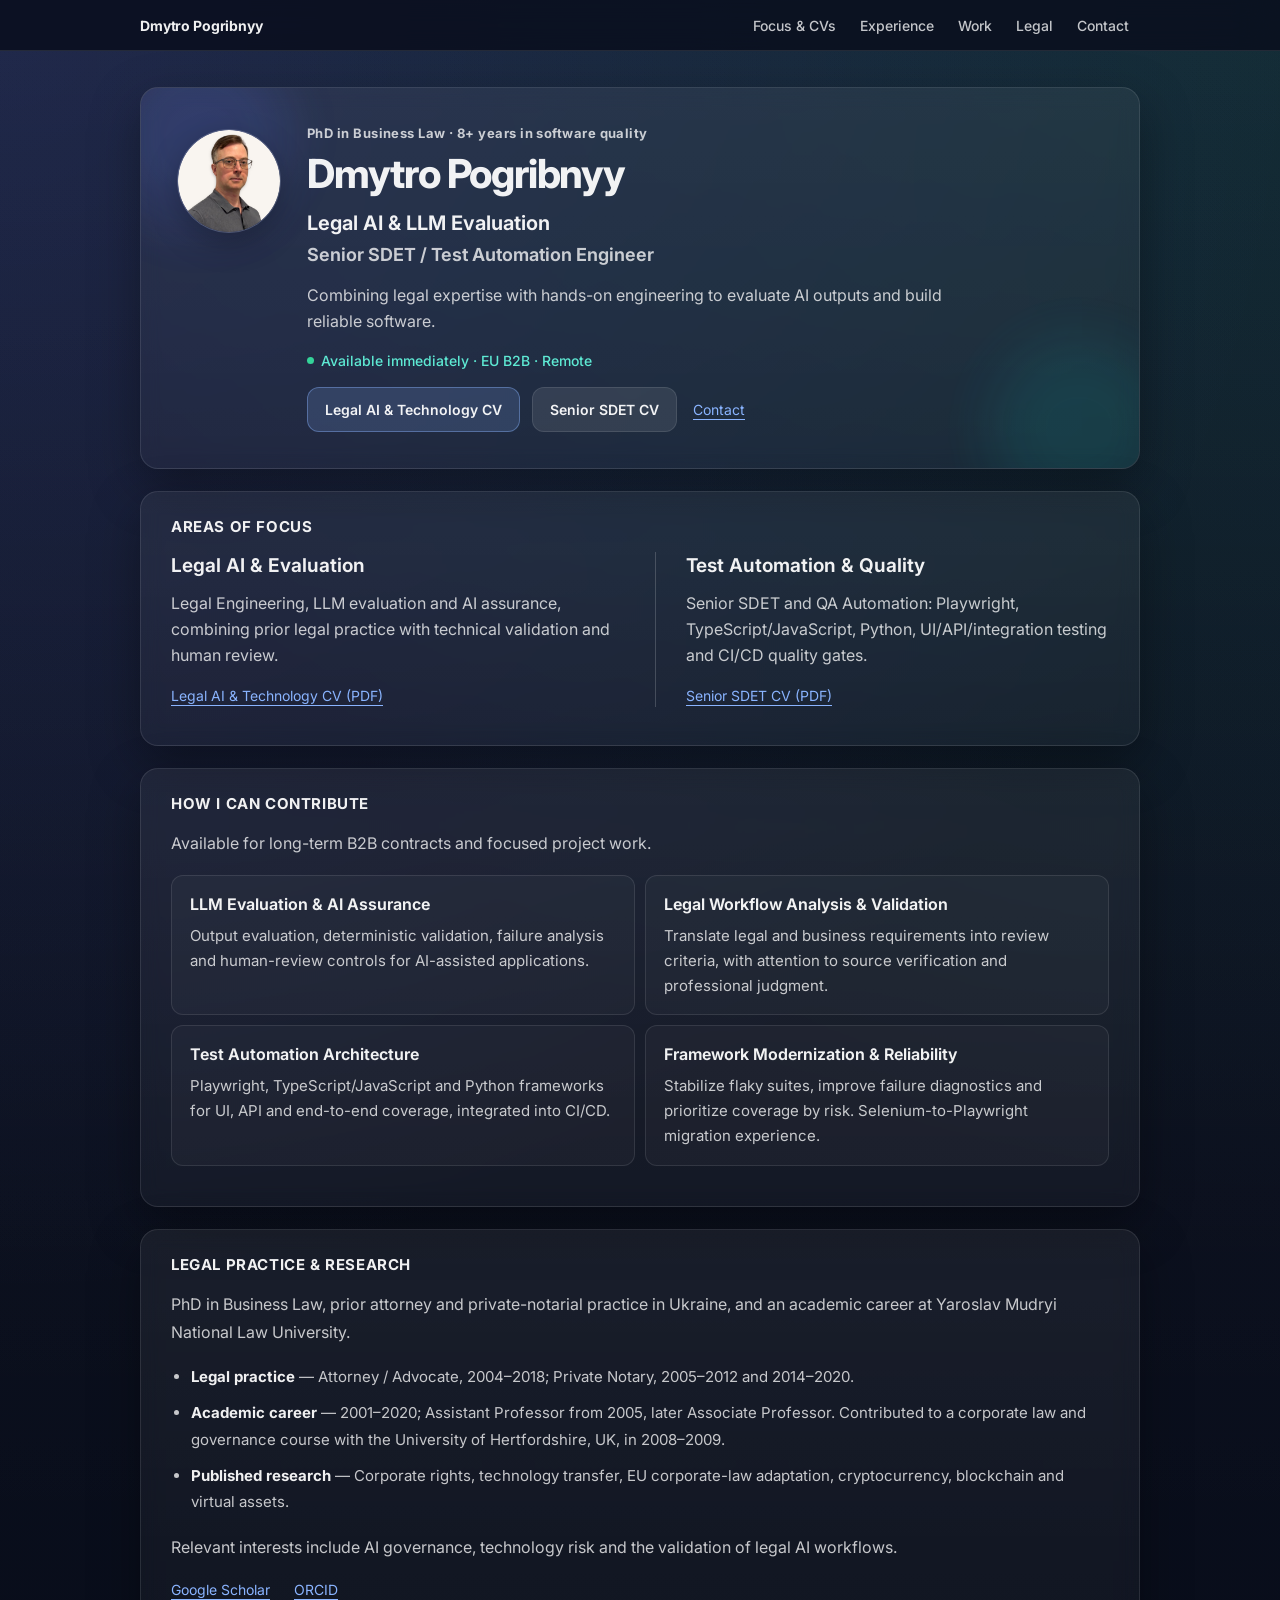
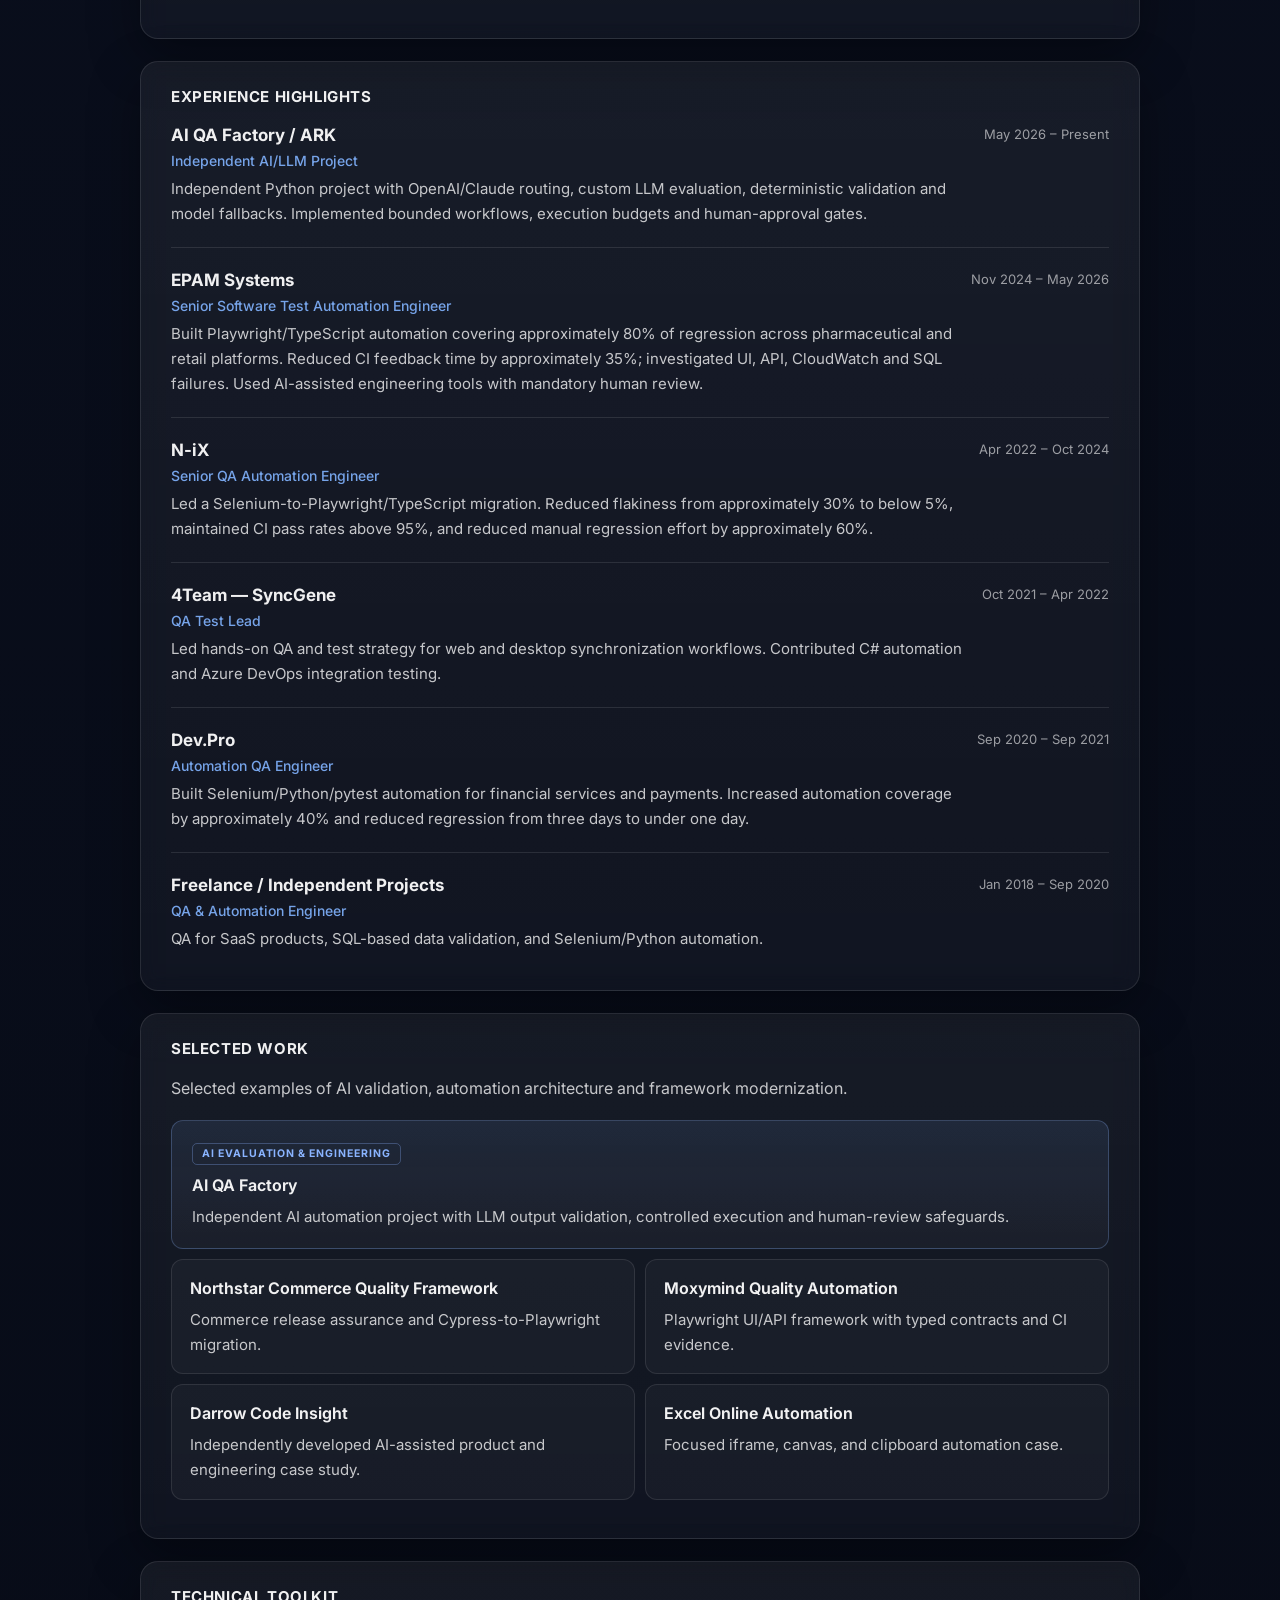
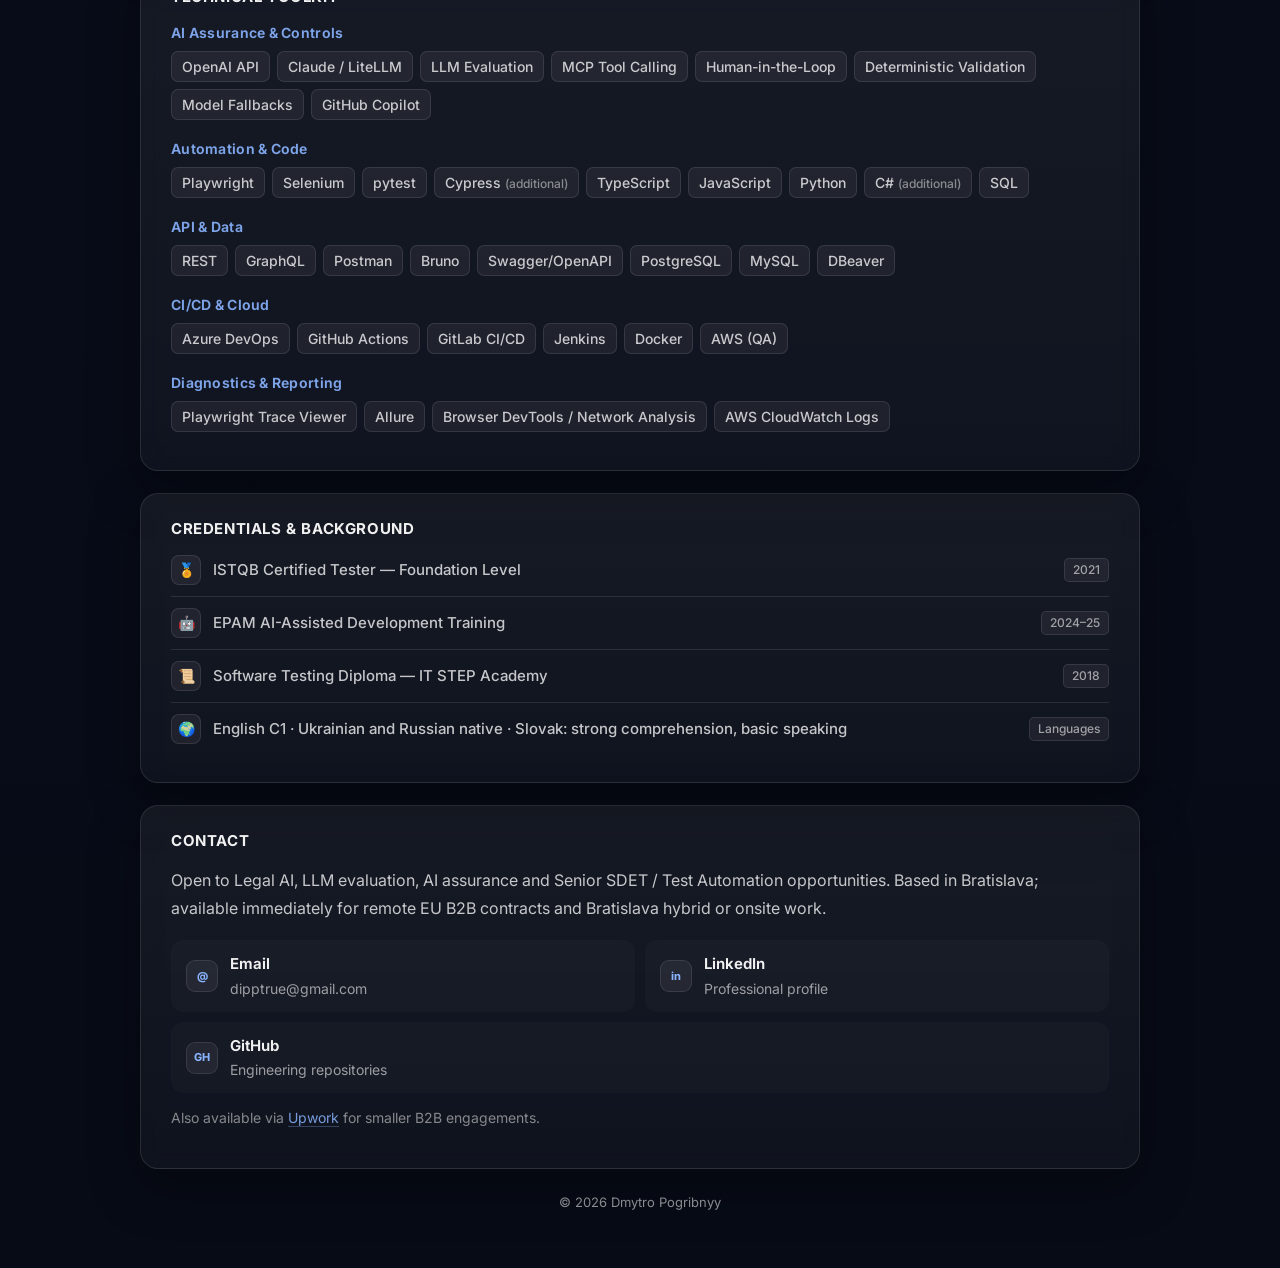
==== commit 50c8711c: "Balance Legal AI and Senior SDET portfolio and refresh both CVs" ====
--- a/index.html
+++ b/index.html
@@ -1,84 +1,88 @@
 <!DOCTYPE html>
 <html lang="en">
 <head>
-  <meta charset="UTF-8" />
-  <meta name="viewport" content="width=device-width, initial-scale=1.0" />
-  <title>Dmytro Pogribnyy — Senior SDET / Senior Test Automation Engineer</title>
-  <meta name="description" content="Senior SDET and Test Automation Engineer with 8+ years in automation, AI assurance, and regulated systems; complementary legal/regulatory background in corporate law, technology risk, cryptocurrency and blockchain regulation. Bratislava, EU B2B contractor." />
-  <meta name="theme-color" content="#0a0f1e" />
-  <meta name="color-scheme" content="dark" />
-  <link rel="canonical" href="https://dmytropogribnyy.github.io/" />
-  <link rel="icon" href="favicon.svg" type="image/svg+xml" />
-
-  <meta property="og:type" content="profile" />
-  <meta property="og:title" content="Dmytro Pogribnyy — Senior SDET / Senior Test Automation Engineer" />
-  <meta property="og:description" content="Senior SDET · Test Automation · AI Assurance · Technology Risk. Playwright, TypeScript, Python, CI/CD, plus a complementary legal/regulatory background in corporate law and emerging-technology regulation." />
-  <meta property="og:url" content="https://dmytropogribnyy.github.io/" />
-  <meta property="og:image" content="https://dmytropogribnyy.github.io/Profile_2025_photo_white_circle-modified.png" />
-  <meta property="og:image:alt" content="Portrait of Dmytro Pogribnyy" />
-  <meta property="og:locale" content="en_US" />
-  <meta property="profile:first_name" content="Dmytro" />
-  <meta property="profile:last_name" content="Pogribnyy" />
-  <meta name="twitter:card" content="summary" />
-  <meta name="twitter:title" content="Dmytro Pogribnyy — Senior SDET / Senior Test Automation Engineer" />
-  <meta name="twitter:description" content="Senior SDET · Test Automation · AI Assurance · Technology Risk · Legal/Regulatory background. Playwright, TypeScript, Python, CI/CD." />
-  <meta name="twitter:image" content="https://dmytropogribnyy.github.io/Profile_2025_photo_white_circle-modified.png" />
-
-  <link rel="preconnect" href="https://fonts.googleapis.com" />
-  <link rel="preconnect" href="https://fonts.gstatic.com" crossorigin />
-  <link href="https://fonts.googleapis.com/css2?family=Inter:wght@300;400;500;600;700;800&display=swap" rel="stylesheet" />
-  <link rel="stylesheet" href="styles.css" />
+  <meta charset="UTF-8">
+  <meta name="viewport" content="width=device-width, initial-scale=1.0">
+  <title>Dmytro Pogribnyy | Legal AI &amp; LLM Evaluation | Senior SDET</title>
+  <meta name="description" content="PhD in Business Law and Senior SDET with 8+ years in software quality. Legal AI, LLM evaluation, QA automation, Playwright, TypeScript/JavaScript and Python. EU B2B.">
+  <meta name="theme-color" content="#0a0f1e">
+  <meta name="color-scheme" content="dark">
+  <link rel="canonical" href="https://dmytropogribnyy.github.io/">
+  <link rel="icon" href="favicon.svg" type="image/svg+xml">
+
+  <meta property="og:type" content="profile">
+  <meta property="og:title" content="Dmytro Pogribnyy | Legal AI &amp; LLM Evaluation | Senior SDET">
+  <meta property="og:description" content="PhD in Business Law and Senior SDET with 8+ years in software quality. Legal AI, LLM evaluation, QA automation, Playwright, TypeScript/JavaScript and Python. EU B2B.">
+  <meta property="og:url" content="https://dmytropogribnyy.github.io/">
+  <meta property="og:image" content="https://dmytropogribnyy.github.io/Profile_2025_photo_white_circle-modified.png">
+  <meta property="og:image:alt" content="Portrait of Dmytro Pogribnyy">
+  <meta property="og:locale" content="en_US">
+  <meta property="profile:first_name" content="Dmytro">
+  <meta property="profile:last_name" content="Pogribnyy">
+  <meta name="twitter:card" content="summary">
+  <meta name="twitter:title" content="Dmytro Pogribnyy | Legal AI &amp; LLM Evaluation | Senior SDET">
+  <meta name="twitter:description" content="PhD in Business Law and Senior SDET with 8+ years in software quality. Legal AI, LLM evaluation, QA automation, Playwright, TypeScript/JavaScript and Python. EU B2B.">
+  <meta name="twitter:image" content="https://dmytropogribnyy.github.io/Profile_2025_photo_white_circle-modified.png">
+
+  <link rel="preconnect" href="https://fonts.googleapis.com">
+  <link rel="preconnect" href="https://fonts.gstatic.com" crossorigin>
+  <link href="https://fonts.googleapis.com/css2?family=Inter:wght@300;400;500;600;700;800&amp;display=swap" rel="stylesheet">
+  <link rel="stylesheet" href="styles.css?v=20260926">
 
   <script type="application/ld+json">
-  {
-    "@context": "https://schema.org",
-    "@type": "Person",
-    "name": "Dmytro Pogribnyy",
-    "url": "https://dmytropogribnyy.github.io/",
-    "image": "https://dmytropogribnyy.github.io/Profile_2025_photo_white_circle-modified.png",
-    "jobTitle": "Senior SDET / Senior Test Automation Engineer",
-    "description": "Senior SDET / Test Automation Engineer with 8+ years in automation architecture, UI/API/integration quality engineering, AI assurance and regulated systems. Complementary legal/regulatory background includes licensed legal practice, academic research in commercial and corporate law, technology risk, cryptocurrency, blockchain and virtual-asset regulation.",
-    "address": {
-      "@type": "PostalAddress",
-      "addressLocality": "Bratislava",
-      "addressCountry": "SK"
-    },
-    "sameAs": [
-      "https://github.com/dmytropogribnyy",
-      "https://www.linkedin.com/in/dmytro-pogribnyy/",
-      "https://orcid.org/0000-0003-3147-8683",
-      "https://scholar.google.com/citations?user=gXvIgTAAAAAJ&hl=en",
-      "https://www.upwork.com/freelancers/~018fd270574ff51973"
-    ],
-    "knowsAbout": [
-      "Test automation architecture",
-      "Playwright",
-      "Selenium",
-      "Cypress",
-      "pytest",
-      "TypeScript",
-      "JavaScript",
-      "Python",
-      "C#",
-      "QA automation",
-      "API testing",
-      "REST",
-      "GraphQL",
-      "SQL",
-      "CI/CD quality gates",
-      "Risk-based testing",
-      "AI assurance",
-      "LLM evaluation",
-      "Technology risk",
-      "Legal Tech",
-      "Commercial law",
-      "Corporate law",
-      "Cryptocurrency regulation",
-      "Blockchain regulation",
-      "Virtual assets"
-    ]
-  }
-  </script>
+{
+  "@context": "https://schema.org",
+  "@type": "Person",
+  "name": "Dmytro Pogribnyy",
+  "url": "https://dmytropogribnyy.github.io/",
+  "image": "https://dmytropogribnyy.github.io/Profile_2025_photo_white_circle-modified.png",
+  "jobTitle": "Senior SDET / Test Automation Engineer",
+  "description": "PhD in Business Law and Senior SDET with 8+ years in software quality. Legal AI, LLM evaluation, QA automation, Playwright, TypeScript/JavaScript and Python. EU B2B.",
+  "address": {
+    "@type": "PostalAddress",
+    "addressLocality": "Bratislava",
+    "addressCountry": "SK"
+  },
+  "sameAs": [
+    "https://github.com/dmytropogribnyy",
+    "https://www.linkedin.com/in/dmytro-pogribnyy/",
+    "https://orcid.org/0000-0003-3147-8683",
+    "https://scholar.google.com/citations?user=gXvIgTAAAAAJ&hl=en",
+    "https://www.upwork.com/freelancers/~018fd270574ff51973"
+  ],
+  "knowsAbout": [
+    "Test automation architecture",
+    "Playwright",
+    "Selenium",
+    "Cypress",
+    "pytest",
+    "TypeScript",
+    "JavaScript",
+    "Python",
+    "C#",
+    "QA automation",
+    "API testing",
+    "REST",
+    "GraphQL",
+    "SQL",
+    "CI/CD quality gates",
+    "Risk-based testing",
+    "AI assurance",
+    "LLM evaluation",
+    "Technology risk",
+    "Legal Tech",
+    "Commercial law",
+    "Corporate law",
+    "Cryptocurrency regulation",
+    "Blockchain regulation",
+    "Virtual assets",
+    "Legal AI",
+    "Legal Engineering",
+    "LLM output validation",
+    "Human-in-the-loop controls"
+  ]
+}
+</script>
 </head>
 <body>
   <a class="skip-link" href="#main-content">Skip to content</a>
@@ -86,14 +90,7 @@
   <nav class="nav" aria-label="Primary navigation">
     <div class="nav-inner">
       <a href="#top" class="nav-name">Dmytro Pogribnyy</a>
-      <ul class="nav-links">
-        <li><a href="#cv">CV</a></li>
-        <li><a href="#services">Services</a></li>
-        <li><a href="#experience">Experience</a></li>
-        <li><a href="#work">Work</a></li>
-        <li><a href="#legal">Legal &amp; Research</a></li>
-        <li><a href="#contact">Contact</a></li>
-      </ul>
+      <ul class="nav-links"><li><a href="#cv">Focus &amp; CVs</a></li><li><a href="#experience">Experience</a></li><li><a href="#work">Work</a></li><li><a href="#legal">Legal</a></li><li><a href="#contact">Contact</a></li></ul>
     </div>
   </nav>
 
@@ -101,77 +98,138 @@
     <section class="card hero" id="top" aria-labelledby="page-title">
       <div class="hero-glow hero-glow-1"></div>
       <div class="hero-glow hero-glow-2"></div>
-      <img
-        src="Profile_2025_photo_white_circle-modified.png"
-        alt="Dmytro Pogribnyy"
-        class="avatar"
-        width="196"
-        height="196"
-      />
+      <img src="Profile_2025_photo_white_circle-modified.png" alt="Dmytro Pogribnyy" class="avatar" width="196" height="196">
       <div class="hero-text">
-        <p class="eyebrow">API/UI/Integration · Test Architecture · CI/CD · AI Assurance</p>
+        <p class="eyebrow">PhD in Business Law · 8+ years in software quality</p>
         <h1 id="page-title">Dmytro Pogribnyy</h1>
-        <p class="headline">Senior SDET · Senior Test Automation Engineer · Legal &amp; Regulatory · PhD in Business Law</p>
-        <p class="subline">
-          Building reliable software through automation architecture, risk-based quality engineering, and AI assurance.<br />
-          <span class="location">Bratislava, Slovakia · EU-based B2B Contractor · Available Immediately · Remote Worldwide · Bratislava Hybrid/Onsite</span>
-        </p>
-        <div class="avail">
-          <span class="avail-dot" aria-hidden="true"></span>
-          Senior SDET / Test Automation first · also open to AI Assurance, Technology Risk &amp; Legal Tech · EU B2B
-        </div>
-        <div class="buttons hero-actions">
-          <a href="Dmytro_Pogribnyy_Senior_SDET_CV.pdf" target="_blank" rel="noopener" class="btn">SDET CV</a>
-          <a href="Dmytro_Pogribnyy_Senior_Technology_CV.pdf" target="_blank" rel="noopener" class="btn btn-ghost">Tech &amp; Legal CV</a>
-          <a href="https://github.com/dmytropogribnyy" target="_blank" rel="noopener" class="btn btn-ghost">View GitHub</a>
-        </div>
-      </div>
-    </section>
-
-    <section class="card content" id="cv" aria-labelledby="cv-title">
-      <div class="section section-first">
-        <h2 id="cv-title">Curriculum Vitae</h2>
-        <p class="section-text">Two focused CVs present the same factual career history from different angles: an engineering-first SDET / Test Automation profile, and a cross-disciplinary Tech &amp; Legal profile emphasizing AI Assurance, Technology Risk, Legal Tech, and legal/regulatory experience.</p>
-        <div class="buttons">
-          <a href="Dmytro_Pogribnyy_Senior_SDET_CV.pdf" target="_blank" rel="noopener" class="btn">Open SDET CV</a>
-          <a href="Dmytro_Pogribnyy_Senior_Technology_CV.pdf" target="_blank" rel="noopener" class="btn btn-ghost">Open Tech &amp; Legal CV</a>
-        </div>
-      </div>
-    </section>
+        <p class="headline"><span>Legal AI &amp; LLM Evaluation</span><span>Senior SDET / Test Automation Engineer</span></p>
+        <p class="subline">Combining legal expertise with hands-on engineering to evaluate AI outputs and build reliable software.</p>
+        <div class="avail"><span class="avail-dot" aria-hidden="true"></span>Available immediately · EU B2B · Remote</div>
+        <div class="buttons hero-actions"><a href="Dmytro_Pogribnyy_Legal_AI_Tech_CV.pdf" target="_blank" rel="noopener" class="btn btn-primary">Legal AI &amp; Technology CV</a><a href="Dmytro_Pogribnyy_Senior_SDET_CV.pdf" target="_blank" rel="noopener" class="btn">Senior SDET CV</a><a href="#contact" class="hero-contact">Contact</a></div>
+      </div>
+    </section>
+
+    <section class="card content" id="cv" aria-labelledby="cv-title"><div class="section section-first"><h2 id="cv-title">Areas of focus</h2><div class="focus-grid">
+<article class="focus-item"><h3>Legal AI &amp; Evaluation</h3><p>Legal Engineering, LLM evaluation and AI assurance, combining prior legal practice with technical validation and human review.</p><a class="text-link" href="Dmytro_Pogribnyy_Legal_AI_Tech_CV.pdf" target="_blank" rel="noopener">Legal AI &amp; Technology CV (PDF)</a></article>
+<article class="focus-item"><h3>Test Automation &amp; Quality</h3><p>Senior SDET and QA Automation: Playwright, TypeScript/JavaScript, Python, UI/API/integration testing and CI/CD quality gates.</p><a class="text-link" href="Dmytro_Pogribnyy_Senior_SDET_CV.pdf" target="_blank" rel="noopener">Senior SDET CV (PDF)</a></article></div></div></section>
 
     <section class="card content" id="services" aria-labelledby="services-title">
       <div class="section section-first">
-        <h2 id="services-title">Services &amp; Consulting</h2>
-        <p class="section-text">Available for long-term B2B engagements, fractional QA automation support, focused audits, and release-readiness work.</p>
+        <h2 id="services-title">How I can contribute</h2>
+        <p class="section-text">Available for long-term B2B contracts and focused project work.</p>
         <div class="services-grid">
-          <article class="svc">
-            <span class="svc-icon" aria-hidden="true">⚙️</span>
-            <div class="svc-title">Test Automation Architecture</div>
-            <div class="svc-desc">Frameworks from scratch in TypeScript or Python — Playwright, Selenium, pytest. UI/API/E2E coverage, reusable fixtures, test data, reporting, and CI/CD integration.</div>
-          </article>
-          <article class="svc">
-            <span class="svc-icon" aria-hidden="true">🔧</span>
-            <div class="svc-title">Framework Modernization &amp; Stabilization</div>
-            <div class="svc-desc">Flaky-test analysis, suite reliability, and maintenance reduction. Risk-prioritized framework migrations — including a Selenium-to-Playwright move that cut flakiness from ~30% to below 5%.</div>
-          </article>
-          <article class="svc">
-            <span class="svc-icon" aria-hidden="true">🔍</span>
-            <div class="svc-title">QA Audit &amp; Release Readiness</div>
-            <div class="svc-desc">Risk-based review, coverage gaps, CI feedback loops, layered failure diagnostics, prioritized findings, and practical remediation planning.</div>
-          </article>
-          <article class="svc">
-            <span class="svc-icon" aria-hidden="true">🤖</span>
-            <div class="svc-title">AI Assurance &amp; Quality Engineering</div>
-            <div class="svc-desc">LLM evaluation, reliability controls, evidence-based validation, human oversight, and testing of AI-assisted applications — grounded in senior engineering review.</div>
-          </article>
+          <article class="svc"><h3 class="svc-title">LLM Evaluation &amp; AI Assurance</h3><p class="svc-desc">Output evaluation, deterministic validation, failure analysis and human-review controls for AI-assisted applications.</p></article>
+          <article class="svc"><h3 class="svc-title">Legal Workflow Analysis &amp; Validation</h3><p class="svc-desc">Translate legal and business requirements into review criteria, with attention to source verification and professional judgment.</p></article>
+          <article class="svc"><h3 class="svc-title">Test Automation Architecture</h3><p class="svc-desc">Playwright, TypeScript/JavaScript and Python frameworks for UI, API and end-to-end coverage, integrated into CI/CD.</p></article>
+          <article class="svc"><h3 class="svc-title">Framework Modernization &amp; Reliability</h3><p class="svc-desc">Stabilize flaky suites, improve failure diagnostics and prioritize coverage by risk. Selenium-to-Playwright migration experience.</p></article>
+        </div>
+      </div>
+    </section>
+
+    <section class="card content" id="legal" aria-labelledby="legal-title"><div class="section section-first"><h2 id="legal-title">Legal practice &amp; research</h2>
+<p class="section-text">PhD in Business Law, prior attorney and private-notarial practice in Ukraine, and an academic career at Yaroslav Mudryi National Law University.</p>
+<ul class="background-list"><li><strong>Legal practice</strong> — Attorney / Advocate, 2004–2018; Private Notary, 2005–2012 and 2014–2020.</li><li><strong>Academic career</strong> — 2001–2020; Assistant Professor from 2005, later Associate Professor. Contributed to a corporate law and governance course with the University of Hertfordshire, UK, in 2008–2009.</li><li><strong>Published research</strong> — Corporate rights, technology transfer, EU corporate-law adaptation, cryptocurrency, blockchain and virtual assets.</li></ul>
+<p class="section-text">Relevant interests include AI governance, technology risk and the validation of legal AI workflows.</p><div class="research-links"><a class="text-link" href="https://scholar.google.com/citations?user=gXvIgTAAAAAJ&amp;hl=en" target="_blank" rel="noopener">Google Scholar</a><a class="text-link" href="https://orcid.org/0000-0003-3147-8683" target="_blank" rel="noopener">ORCID</a></div></div></section>
+
+    <section class="card content" id="experience" aria-labelledby="experience-title">
+      <div class="section section-first">
+        <h2 id="experience-title">Experience Highlights</h2>
+        <div class="exp-list">
+          <article class="exp-item">
+            <div>
+              <div class="exp-co">AI QA Factory / ARK</div>
+              <div class="exp-role">Independent AI/LLM Project</div>
+              <div class="exp-info">Independent Python project with OpenAI/Claude routing, custom LLM evaluation, deterministic validation and model fallbacks. Implemented bounded workflows, execution budgets and human-approval gates.</div>
+            </div>
+            <div class="exp-date">May 2026 – Present</div>
+          </article>
+          <article class="exp-item">
+            <div>
+              <div class="exp-co">EPAM Systems</div>
+              <div class="exp-role">Senior Software Test Automation Engineer</div>
+              <div class="exp-info">Built Playwright/TypeScript automation covering approximately 80% of regression across pharmaceutical and retail platforms. Reduced CI feedback time by approximately 35%; investigated UI, API, CloudWatch and SQL failures. Used AI-assisted engineering tools with mandatory human review.</div>
+            </div>
+            <div class="exp-date">Nov 2024 – May 2026</div>
+          </article>
+          <article class="exp-item">
+            <div>
+              <div class="exp-co">N-iX</div>
+              <div class="exp-role">Senior QA Automation Engineer</div>
+              <div class="exp-info">Led a Selenium-to-Playwright/TypeScript migration. Reduced flakiness from approximately 30% to below 5%, maintained CI pass rates above 95%, and reduced manual regression effort by approximately 60%.</div>
+            </div>
+            <div class="exp-date">Apr 2022 – Oct 2024</div>
+          </article>
+          <article class="exp-item">
+            <div>
+              <div class="exp-co">4Team — SyncGene</div>
+              <div class="exp-role">QA Test Lead</div>
+              <div class="exp-info">Led hands-on QA and test strategy for web and desktop synchronization workflows. Contributed C# automation and Azure DevOps integration testing.</div>
+            </div>
+            <div class="exp-date">Oct 2021 – Apr 2022</div>
+          </article>
+          <article class="exp-item">
+            <div>
+              <div class="exp-co">Dev.Pro</div>
+              <div class="exp-role">Automation QA Engineer</div>
+              <div class="exp-info">Built Selenium/Python/pytest automation for financial services and payments. Increased automation coverage by approximately 40% and reduced regression from three days to under one day.</div>
+            </div>
+            <div class="exp-date">Sep 2020 – Sep 2021</div>
+          </article>
+          <article class="exp-item">
+            <div>
+              <div class="exp-co">Freelance / Independent Projects</div>
+              <div class="exp-role">QA &amp; Automation Engineer</div>
+              <div class="exp-info">QA for SaaS products, SQL-based data validation, and Selenium/Python automation.</div>
+            </div>
+            <div class="exp-date">Jan 2018 – Sep 2020</div>
+          </article>
+        </div>
+        </div>
+    </section>
+
+    <section class="card content" id="work" aria-labelledby="work-title">
+      <div class="section section-first">
+        <h2 id="work-title">Selected Work</h2>
+        <p class="section-text">Selected examples of AI validation, automation architecture and framework modernization.</p>
+        <a class="work-featured" href="https://github.com/dmytropogribnyy/ai-qa-factory" target="_blank" rel="noopener">
+          <span class="work-tagline">AI evaluation &amp; engineering</span>
+          <span class="work-title">AI QA Factory</span>
+          <span class="work-desc">Independent AI automation project with LLM output validation, controlled execution and human-review safeguards.</span>
+        </a>
+        <div class="work-grid">
+          <a class="work-item" href="https://github.com/dmytropogribnyy/playwright-cypress-automation" target="_blank" rel="noopener">
+            <span class="work-title">Northstar Commerce Quality Framework</span>
+            <span class="work-desc">Commerce release assurance and Cypress-to-Playwright migration.</span>
+          </a>
+          <a class="work-item" href="https://github.com/dmytropogribnyy/moxymind-automation" target="_blank" rel="noopener">
+            <span class="work-title">Moxymind Quality Automation</span>
+            <span class="work-desc">Playwright UI/API framework with typed contracts and CI evidence.</span>
+          </a>
+          <a class="work-item" href="https://github.com/dmytropogribnyy/darrow-code-insight" target="_blank" rel="noopener">
+            <span class="work-title">Darrow Code Insight</span>
+            <span class="work-desc">Independently developed AI-assisted product and engineering case study.</span>
+          </a>
+          <a class="work-item" href="https://github.com/dmytropogribnyy/playwright-excel" target="_blank" rel="noopener">
+            <span class="work-title">Excel Online Automation</span>
+            <span class="work-desc">Focused iframe, canvas, and clipboard automation case.</span>
+          </a>
         </div>
       </div>
     </section>
 
     <section class="card content" aria-labelledby="stack-title">
       <div class="section section-first">
-        <h2 id="stack-title">Tech Stack</h2>
+        <h2 id="stack-title">Technical toolkit</h2>
         <div class="stack-group">
+          <div class="stack-label">AI Assurance &amp; Controls</div>
+          <div class="tags">
+            <span class="tag">OpenAI API</span><span class="tag">Claude / LiteLLM</span>
+            <span class="tag">LLM Evaluation</span><span class="tag">MCP Tool Calling</span>
+            <span class="tag">Human-in-the-Loop</span><span class="tag">Deterministic Validation</span>
+            <span class="tag">Model Fallbacks</span><span class="tag">GitHub Copilot</span>
+          </div>
+        </div>
+      <div class="stack-group">
           <div class="stack-label">Automation &amp; Code</div>
           <div class="tags">
             <span class="tag">Playwright</span><span class="tag">Selenium</span>
@@ -205,105 +263,7 @@
             <span class="tag">Browser DevTools / Network Analysis</span><span class="tag">AWS CloudWatch Logs</span>
           </div>
         </div>
-        <div class="stack-group">
-          <div class="stack-label">AI Assurance &amp; Controls</div>
-          <div class="tags">
-            <span class="tag">OpenAI API</span><span class="tag">Claude / LiteLLM</span>
-            <span class="tag">LLM Evaluation</span><span class="tag">MCP Tool Calling</span>
-            <span class="tag">Human-in-the-Loop</span><span class="tag">Deterministic Validation</span>
-            <span class="tag">Model Fallbacks</span><span class="tag">GitHub Copilot</span>
-          </div>
-        </div>
-      </div>
-    </section>
-
-    <section class="card content" id="experience" aria-labelledby="experience-title">
-      <div class="section section-first">
-        <h2 id="experience-title">Experience Highlights</h2>
-        <div class="exp-list">
-          <article class="exp-item">
-            <div>
-              <div class="exp-co">EPAM Systems</div>
-              <div class="exp-role">Senior Software Test Automation Engineer</div>
-              <div class="exp-info">Pharmaceutical and retail e-commerce platforms in regulated environments. Built a Playwright + TypeScript framework covering approximately 80% of the regression suite across distributed microservices. Improved pipeline feedback time by approximately 35% through parallel execution and CI/CD quality gates using GitHub Actions. Diagnosed failures layer by layer — Playwright Trace Viewer, API responses, CloudWatch logs, and SQL database state — reporting defects with the failing layer already identified. Authored business-readable BDD scenarios in Gherkin, aligned with PO/BA requirements. Validated data integrity for 100+ critical business flows using PostgreSQL and MySQL queries. Reduced test-authoring effort by approximately 40% with AI-assisted engineering workflows.</div>
-            </div>
-            <div class="exp-date">Nov 2024 – Present</div>
-          </article>
-          <article class="exp-item">
-            <div>
-              <div class="exp-co">AI QA Factory / ARK</div>
-              <div class="exp-role">Independent AI/LLM Project</div>
-              <div class="exp-info">Built a production-oriented Python AI QA platform using the OpenAI API and LiteLLM for OpenAI/Claude routing, bounded agents, persisted workflows, MCP tool calling, custom LLM evaluation, deterministic validation, model fallbacks, and human-in-the-loop safeguards.</div>
-            </div>
-            <div class="exp-date">May 2026 – Present</div>
-          </article>
-          <article class="exp-item">
-            <div>
-              <div class="exp-co">N-iX</div>
-              <div class="exp-role">Senior QA Automation Engineer</div>
-              <div class="exp-info">Threat intelligence SaaS platform. Led a Selenium-to-Playwright (TypeScript) migration, reduced flaky failures from approximately 30% to below 5%, maintained a CI pass rate above 95%, and reduced manual regression effort by approximately 60%.</div>
-            </div>
-            <div class="exp-date">Apr 2022 – Oct 2024</div>
-          </article>
-          <article class="exp-item">
-            <div>
-              <div class="exp-co">4Team — SyncGene</div>
-              <div class="exp-role">QA Test Lead</div>
-              <div class="exp-info">Led QA for the SyncGene cross-platform synchronization product and defined test strategy across web and desktop applications, including compatibility coverage across supported platforms and versions. Contributed to C# automation and integration testing for cross-platform synchronization workflows. Worked as a B2B contractor and relocated to Slovakia during this engagement.</div>
-            </div>
-            <div class="exp-date">Oct 2021 – Apr 2022</div>
-          </article>
-          <article class="exp-item">
-            <div>
-              <div class="exp-co">Dev.Pro</div>
-              <div class="exp-role">Automation QA Engineer</div>
-              <div class="exp-info">Financial services and payments platform. Built a Selenium + Python framework, increased automation coverage by approximately 40%, and reduced the regression cycle from approximately three days to less than one day.</div>
-            </div>
-            <div class="exp-date">Sep 2020 – Sep 2021</div>
-          </article>
-          <article class="exp-item">
-            <div>
-              <div class="exp-co">Freelance / Independent Projects</div>
-              <div class="exp-role">QA &amp; Automation Engineer</div>
-              <div class="exp-info">Delivered QA for SaaS platforms, including SQL-based data validation. Transitioned into test automation through hands-on Selenium and Python development.</div>
-            </div>
-            <div class="exp-date">Jan 2018 – Sep 2020</div>
-          </article>
-        </div>
-        <div class="buttons section-actions">
-          <a href="Dmytro_Pogribnyy_Senior_SDET_CV.pdf" target="_blank" rel="noopener" class="btn btn-ghost">View SDET CV (PDF)</a>
-        </div>
-      </div>
-    </section>
-
-    <section class="card content" id="work" aria-labelledby="work-title">
-      <div class="section section-first">
-        <h2 id="work-title">Selected Work</h2>
-        <p class="section-text">Public repositories covering automation architecture, framework migration, and AI-assisted quality engineering.</p>
-        <a class="work-featured" href="https://github.com/dmytropogribnyy/ai-qa-factory" target="_blank" rel="noopener">
-          <span class="work-tagline">Featured</span>
-          <span class="work-title">AI QA Factory</span>
-          <span class="work-desc">Guided QA automation workbench with controlled execution and evidence workflows.</span>
-        </a>
-        <div class="work-grid">
-          <a class="work-item" href="https://github.com/dmytropogribnyy/playwright-cypress-automation" target="_blank" rel="noopener">
-            <span class="work-title">Northstar Commerce Quality Framework</span>
-            <span class="work-desc">Commerce release assurance and Cypress-to-Playwright migration.</span>
-          </a>
-          <a class="work-item" href="https://github.com/dmytropogribnyy/moxymind-automation" target="_blank" rel="noopener">
-            <span class="work-title">Moxymind Quality Automation</span>
-            <span class="work-desc">Playwright UI/API framework with typed contracts and CI evidence.</span>
-          </a>
-          <a class="work-item" href="https://github.com/dmytropogribnyy/darrow-code-insight" target="_blank" rel="noopener">
-            <span class="work-title">Darrow Code Insight</span>
-            <span class="work-desc">Independently developed AI-assisted product and engineering case study.</span>
-          </a>
-          <a class="work-item" href="https://github.com/dmytropogribnyy/playwright-excel" target="_blank" rel="noopener">
-            <span class="work-title">Excel Online Automation</span>
-            <span class="work-desc">Focused iframe, canvas, and clipboard automation case.</span>
-          </a>
-        </div>
-      </div>
+        </div>
     </section>
 
     <section class="card content" id="credentials" aria-labelledby="credentials-title">
@@ -313,33 +273,7 @@
           <div class="cred-row"><div class="cred-ico" aria-hidden="true">🏅</div><span class="cred-name">ISTQB Certified Tester — Foundation Level</span><span class="cred-badge">2021</span></div>
           <div class="cred-row"><div class="cred-ico" aria-hidden="true">🤖</div><span class="cred-name">EPAM AI-Assisted Development Training</span><span class="cred-badge">2024–25</span></div>
           <div class="cred-row"><div class="cred-ico" aria-hidden="true">📜</div><span class="cred-name">Software Testing Diploma — IT STEP Academy</span><span class="cred-badge">2018</span></div>
-          <div class="cred-row"><div class="cred-ico" aria-hidden="true">🎓</div><span class="cred-name">PhD — Business Law · Dissertation on State Corporate Rights</span><span class="cred-badge">PhD</span></div>
-          <div class="cred-row"><div class="cred-ico" aria-hidden="true">⚖️</div><span class="cred-name">Master’s Degree in Legal Sciences</span><span class="cred-badge">2002</span></div>
-          <div class="cred-row"><div class="cred-ico" aria-hidden="true">🏛️</div><span class="cred-name">Associate Professor (Docent) — Commercial / Economic Law</span><span class="cred-badge">2013</span></div>
-          <div class="cred-row"><div class="cred-ico" aria-hidden="true">🗣️</div><span class="cred-name">Advanced TESOL Certificate — 120-Hour Program</span><span class="cred-badge">2017</span></div>
-          <div class="cred-row"><div class="cred-ico" aria-hidden="true">🌍</div><span class="cred-name">English C1 · Ukrainian Native · Russian Native · Slovak B1</span><span class="cred-badge">Languages</span></div>
-        </div>
-      </div>
-    </section>
-
-    <section class="card content" id="legal" aria-labelledby="legal-title">
-      <div class="section section-first">
-        <h2 id="legal-title">Legal Practice &amp; Regulatory Research</h2>
-        <p class="section-text">A complementary professional track alongside my current technology career — relevant to Legal Tech, technology-focused legal/regulatory work, AI governance, technology risk, and emerging-technology regulation.</p>
-        <div class="cred-list">
-          <div class="cred-row"><div class="cred-ico" aria-hidden="true">⚖️</div><span class="cred-name">Licensed Attorney / Independent Legal Practice — Ukraine</span><span class="cred-badge">2004–2018</span></div>
-          <div class="cred-row"><div class="cred-ico" aria-hidden="true">📑</div><span class="cred-name">Private Notary — Kharkiv City Notarial District</span><span class="cred-badge">2005–12 · 2014–20</span></div>
-          <div class="cred-row"><div class="cred-ico" aria-hidden="true">🏛️</div><span class="cred-name">Yaroslav Mudryi National Law University — Academic &amp; Legal Research Career</span><span class="cred-badge">2001–2020</span></div>
-          <div class="cred-row"><div class="cred-ico" aria-hidden="true">🔗</div><span class="cred-name">Research focus: Corporate Rights · Technology Transfer · Cryptocurrency · Blockchain · Virtual Assets</span><span class="cred-badge">Research</span></div>
-        </div>
-      </div>
-      <div class="section">
-        <h2>Selected Legal &amp; Regulatory Research</h2>
-        <p class="section-text">Published work includes state corporate rights, technology-transfer and innovation regulation, adaptation of corporate law to EU standards, the legal status of cryptocurrencies, and legal regulation of blockchain technology and virtual assets.</p>
-        <div class="buttons">
-          <a href="Dmytro_Pogribnyy_Senior_Technology_CV.pdf" target="_blank" rel="noopener" class="btn">Tech &amp; Legal CV</a>
-          <a href="https://scholar.google.com/citations?user=gXvIgTAAAAAJ&amp;hl=en" target="_blank" rel="noopener" class="btn btn-ghost">Google Scholar</a>
-          <a href="https://orcid.org/0000-0003-3147-8683" target="_blank" rel="noopener" class="btn btn-ghost">ORCID</a>
+          <div class="cred-row"><div class="cred-ico" aria-hidden="true">🌍</div><span class="cred-name">English C1 · Ukrainian and Russian native · Slovak: strong comprehension, basic speaking</span><span class="cred-badge">Languages</span></div>
         </div>
       </div>
     </section>
@@ -347,7 +281,7 @@
     <section class="card content" id="contact" aria-labelledby="contact-title">
       <div class="section section-first">
         <h2 id="contact-title">Contact</h2>
-        <p class="section-text">For Senior SDET / Test Automation roles and selective AI Assurance, Technology Risk, Legal Tech, or technology-focused legal/regulatory opportunities. Available immediately as an EU-based B2B contractor (IČO registered in Slovakia).</p>
+        <p class="section-text">Open to Legal AI, LLM evaluation, AI assurance and Senior SDET / Test Automation opportunities. Based in Bratislava; available immediately for remote EU B2B contracts and Bratislava hybrid or onsite work.</p>
         <div class="contact">
           <a href="mailto:dipptrue@gmail.com" class="link">
             <span class="contact-mark" aria-hidden="true">@</span>
--- a/styles.css
+++ b/styles.css
@@ -17,6 +17,8 @@
   --radius-sm: 12px;
 }
 
+/* Balanced Legal AI and SDET profile, September 2026. */
+
 * {
   box-sizing: border-box;
 }
@@ -790,3 +792,59 @@
     transition-duration: 0.01ms !important;
   }
 }
+
+.page, .nav-inner { max-width: 1040px; }
+.page { margin-top: 36px; }
+.hero { padding: 36px; align-items: flex-start; gap: 26px; }
+.hero .avatar { margin-top: 5px; width: 104px; height: 104px; }
+.eyebrow { font-size: 13px; letter-spacing: .035em; text-transform: none; color: var(--muted); }
+.hero-text h1 { font-size: clamp(30px, 4vw, 40px); }
+.headline { font-size: 20px; line-height: 1.45; color: var(--text); margin-top: 14px; }
+.headline span { display: block; }
+.headline span + span { font-size: 18px; color: var(--muted); margin-top: 4px; }
+.subline { font-size: 16px; line-height: 1.65; max-width: 660px; margin-top: 14px; color: var(--muted); }
+.avail { font-size: 14px; padding: 0; border: 0; background: transparent; margin-top: 15px; }
+.avail-dot { animation: none; }
+.hero-actions { align-items: center; }
+.btn-primary { background: rgba(138,180,255,.17); border-color: rgba(138,180,255,.4); }
+.hero-contact { font-size: 14px; color: var(--accent); padding: 10px 4px; text-decoration: underline; text-underline-offset: 4px; }
+.section h2 { font-size: 15px; color: var(--text); letter-spacing: .04em; }
+.section-text { font-size: 16px; max-width: none; color: var(--muted); }
+.focus-grid { display: grid; grid-template-columns: 1fr 1fr; gap: 30px; }
+.focus-item + .focus-item { border-left: 1px solid var(--line-strong); padding-left: 30px; }
+.focus-item h3 { font-size: 19px; margin: 0 0 9px; font-weight: 650; }
+.focus-item p { font-size: 16px; color: var(--muted); line-height: 1.65; margin: 0 0 14px; }
+.text-link { color: var(--accent); font-size: 14px; text-decoration: underline; text-underline-offset: 4px; }
+.svc-title, .work-title { font-size: 16px; margin: 0 0 8px; }
+.svc-desc, .work-desc { font-size: 15px; color: var(--muted); margin: 0; line-height: 1.65; }
+.stack-label, .tag { font-size: 14px; }
+.tag em { font-size: 12px; }
+.exp-co { font-size: 17px; }
+.exp-role { font-size: 14px; }
+.exp-info { font-size: 15px; color: var(--muted); }
+.exp-date { font-size: 13px; opacity: 1; }
+.exp-item { padding: 20px 0; }
+.background-list { margin: 0 0 18px; padding-left: 20px; color: var(--muted); font-size: 15px; line-height: 1.75; }
+.background-list li + li { margin-top: 10px; }
+.background-list strong { color: var(--text); }
+.research-links { display: flex; gap: 24px; }
+.cred-row { font-size: 15px; }
+.cred-badge { font-size: 12px; }
+.link strong { font-size: 15px; }
+.link small, .contact-alt { font-size: 14px; }
+.nav-links a { font-size: 14px; color: var(--muted); }
+@media (max-width: 640px) {
+  .page { margin-top: 20px; }
+  .hero { padding: 24px 20px; gap: 16px; align-items: center; }
+  .hero .avatar { width: 76px; height: 76px; margin-top: 0; }
+  .headline { font-size: 20px; }
+  .headline span + span { font-size: 17px; }
+  .subline { font-size: 16px; }
+  .eyebrow { font-size: 12px; }
+  .avail { font-size: 13px; }
+  .focus-grid { grid-template-columns: 1fr; gap: 22px; }
+  .focus-item + .focus-item { border-left: 0; border-top: 1px solid var(--line-strong); padding: 22px 0 0; }
+  .nav-links { flex-wrap: wrap; justify-content: center; }
+  .nav-links a { font-size: 13px; padding: 8px; }
+  .hero-actions { align-items: stretch; }
+}
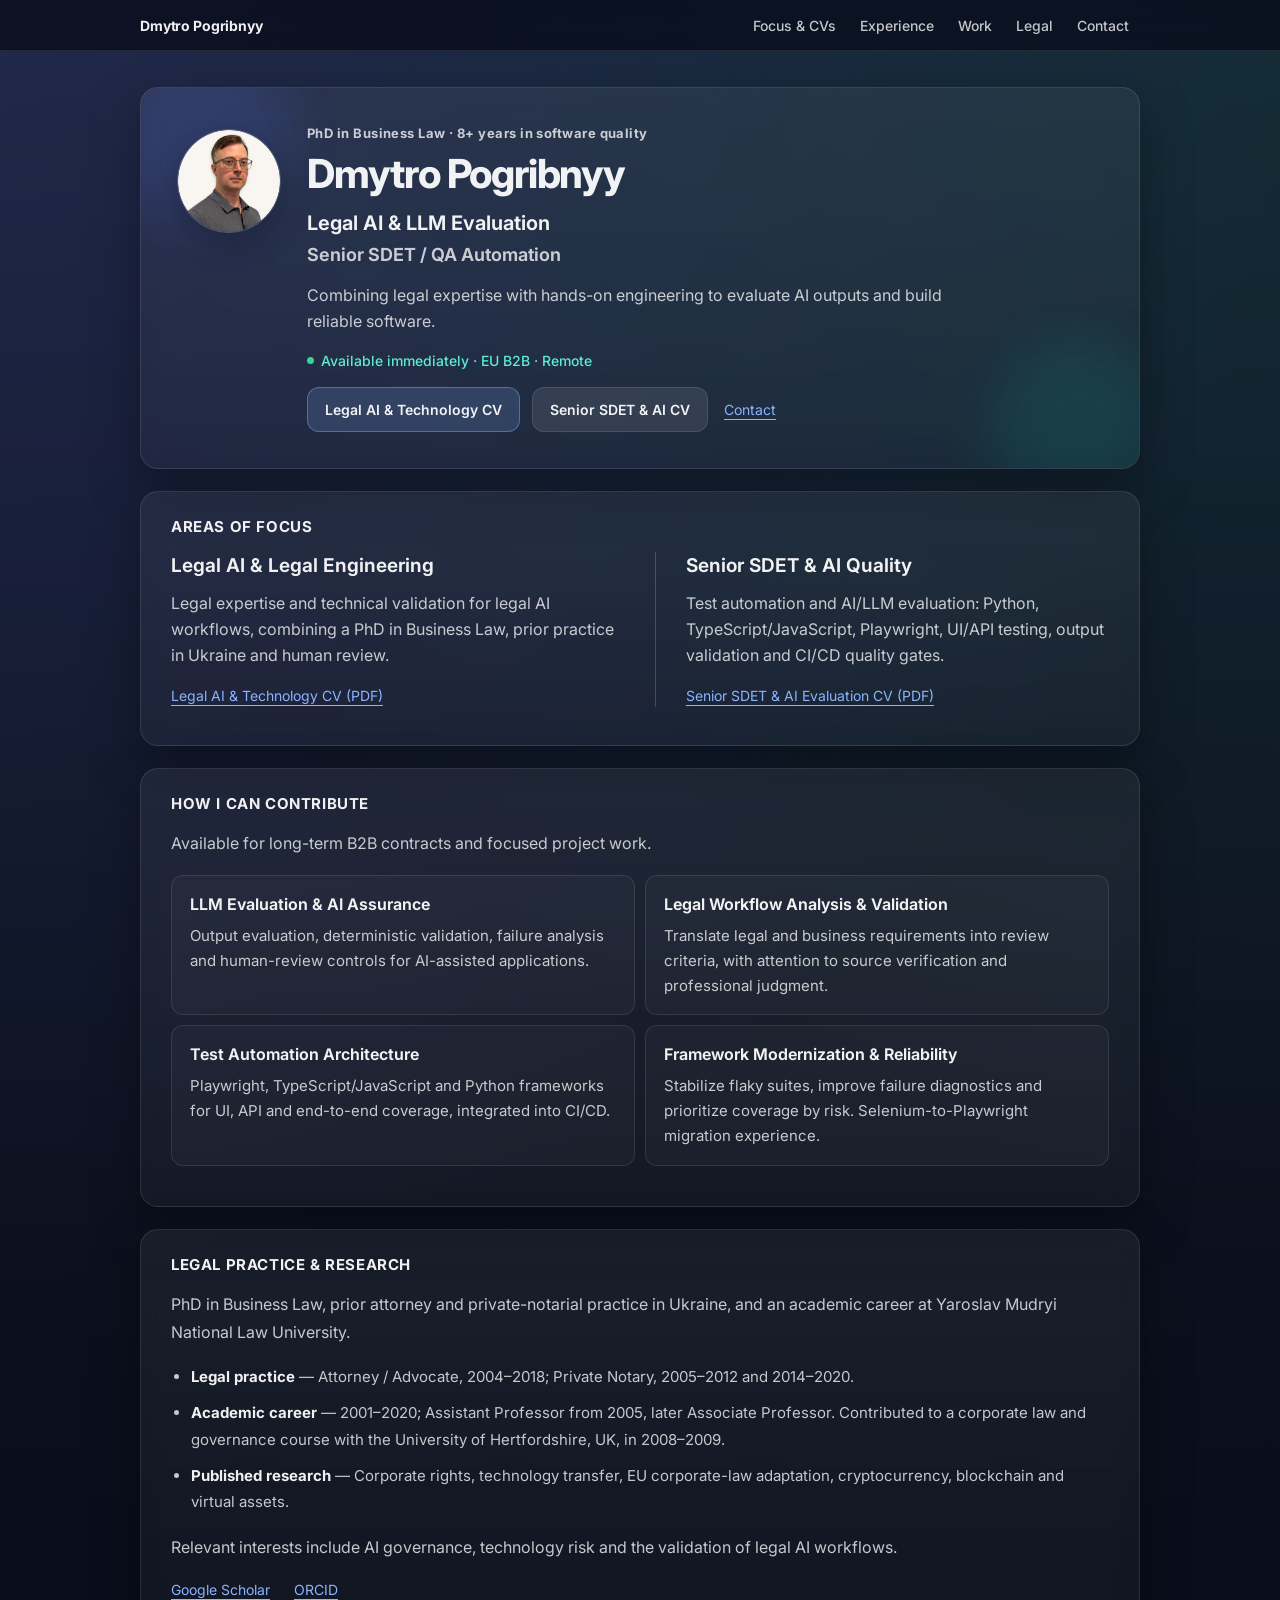
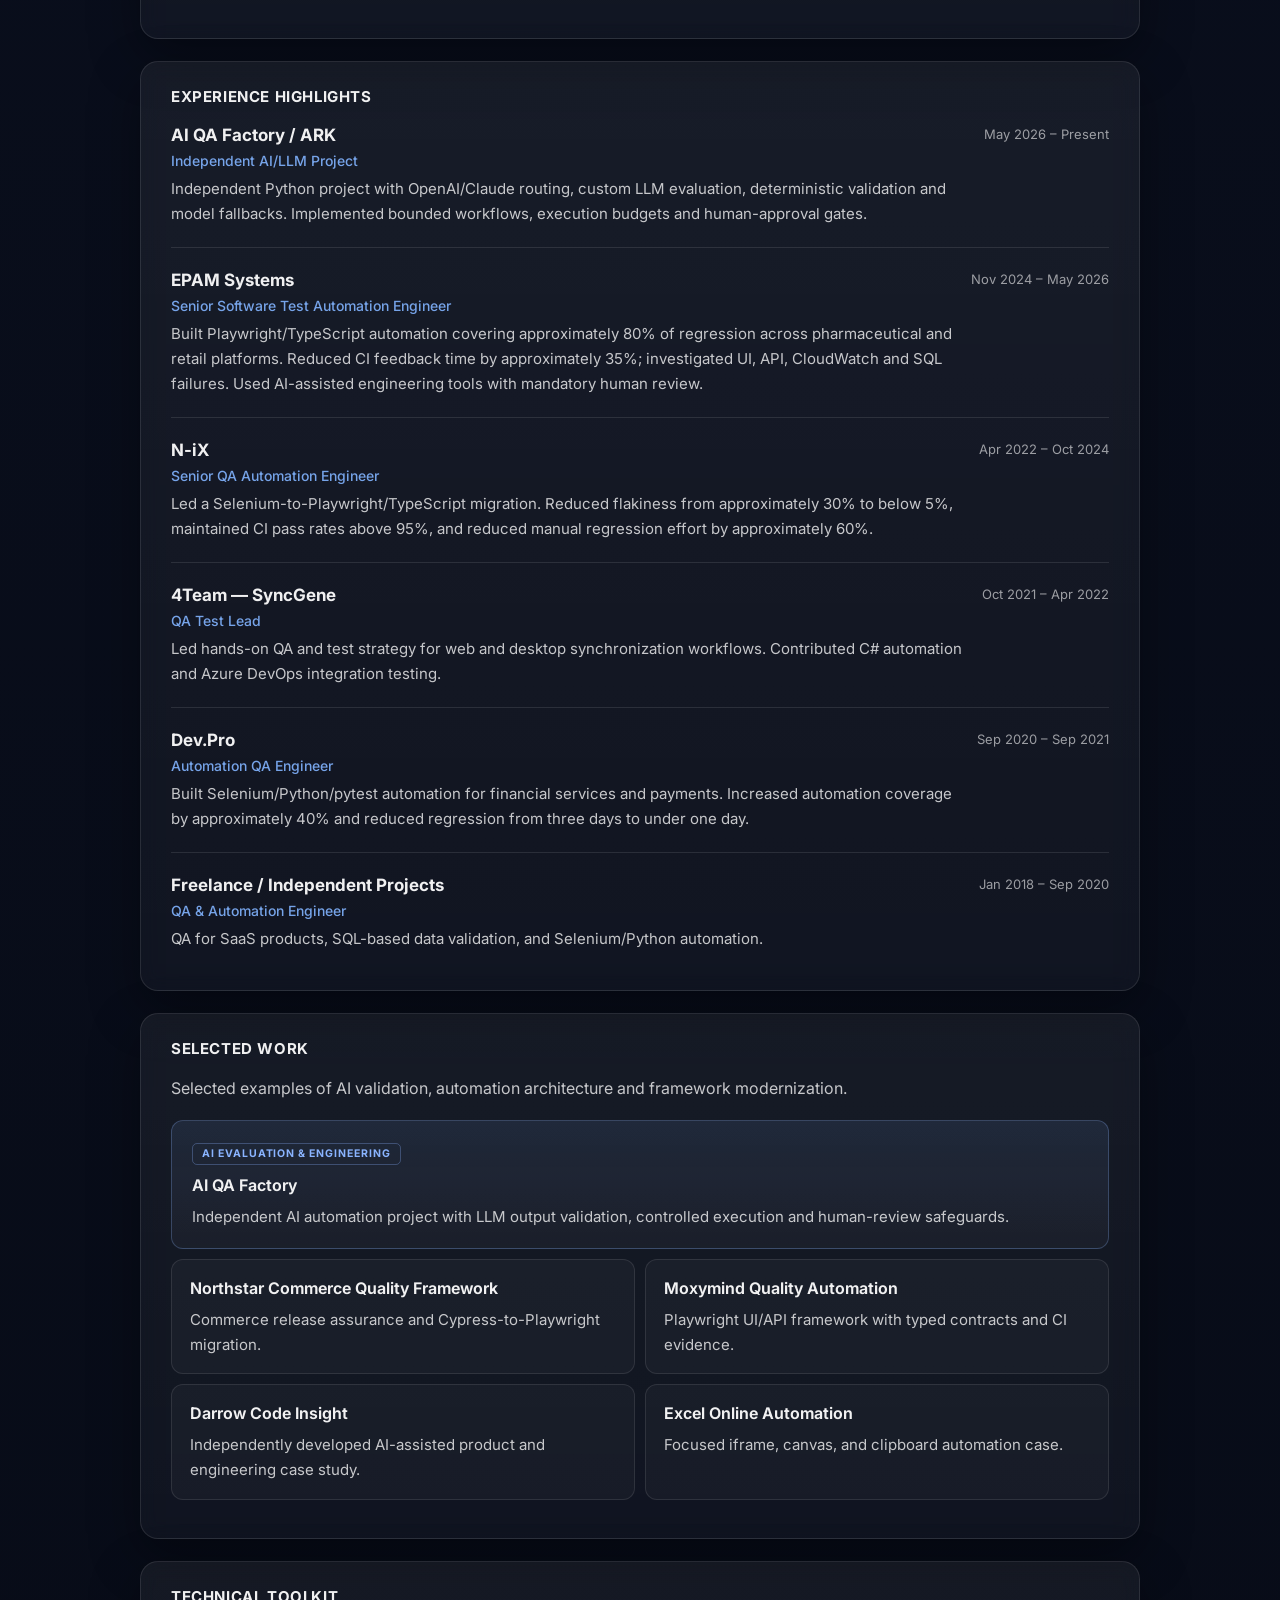
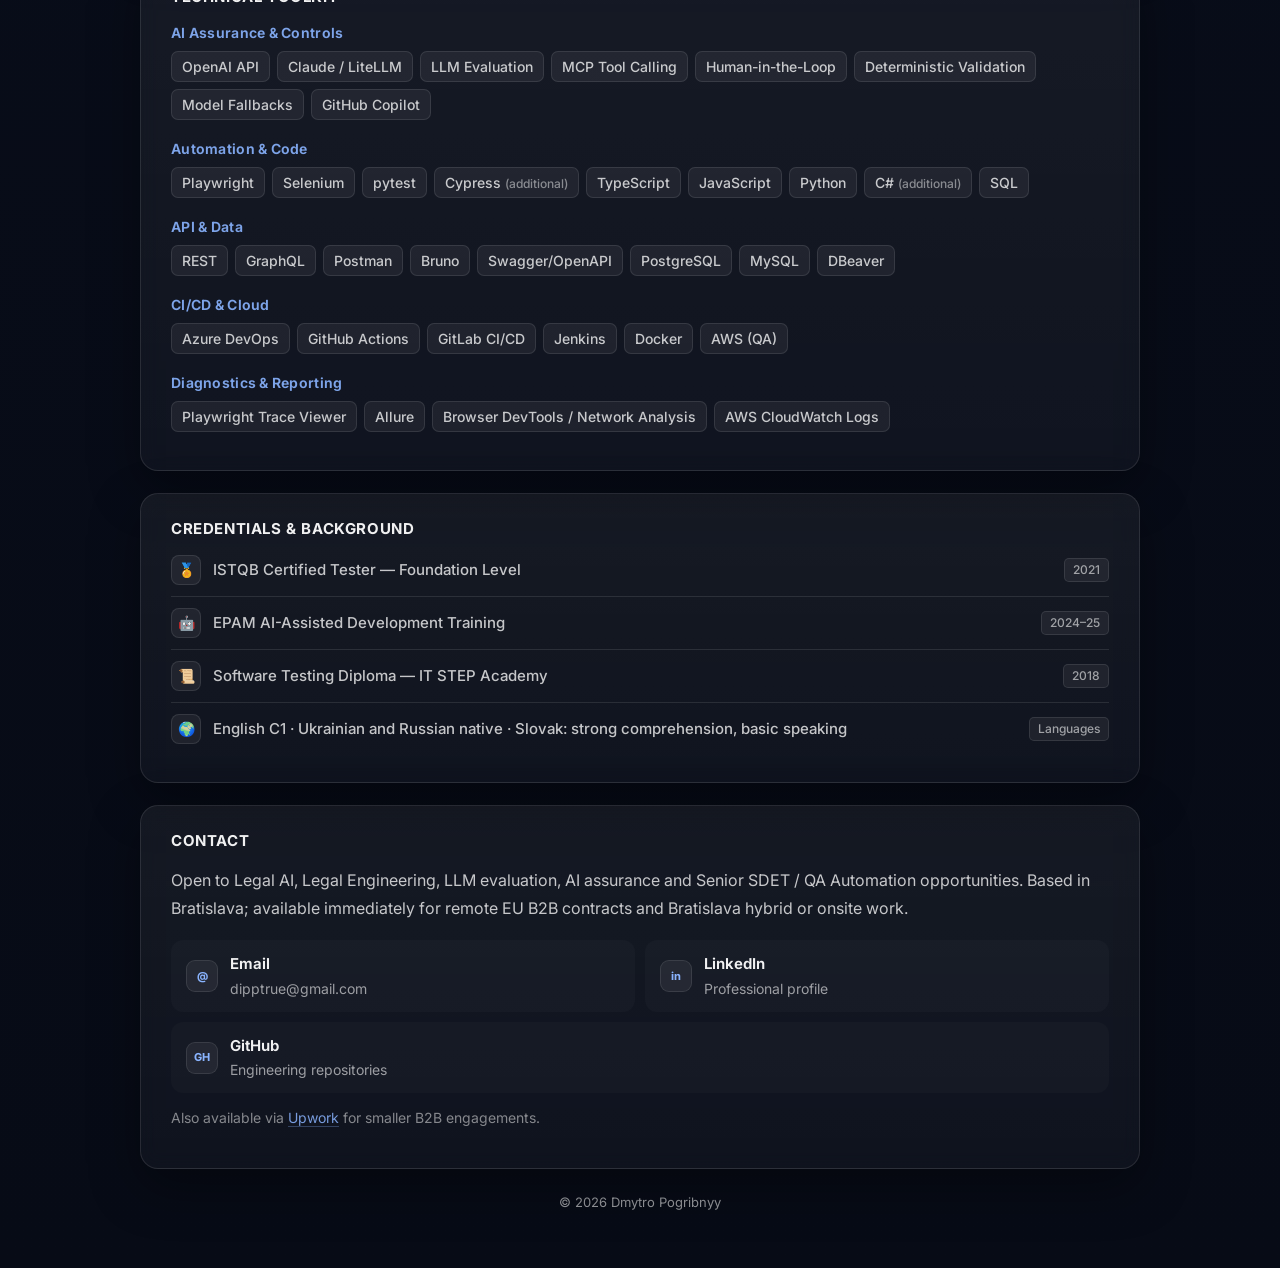
==== commit 7e3c03cf: "Refresh universal SDET and AI evaluation CV and align portfolio copy" ====
--- a/index.html
+++ b/index.html
@@ -4,7 +4,7 @@
   <meta charset="UTF-8">
   <meta name="viewport" content="width=device-width, initial-scale=1.0">
   <title>Dmytro Pogribnyy | Legal AI &amp; LLM Evaluation | Senior SDET</title>
-  <meta name="description" content="PhD in Business Law and Senior SDET with 8+ years in software quality. Legal AI, LLM evaluation, QA automation, Playwright, TypeScript/JavaScript and Python. EU B2B.">
+  <meta name="description" content="Legal AI and AI/LLM evaluation alongside Senior SDET / QA Automation. PhD in Business Law, 8+ years in software quality, Python, TypeScript/JavaScript and Playwright. EU B2B.">
   <meta name="theme-color" content="#0a0f1e">
   <meta name="color-scheme" content="dark">
   <link rel="canonical" href="https://dmytropogribnyy.github.io/">
@@ -12,7 +12,7 @@
 
   <meta property="og:type" content="profile">
   <meta property="og:title" content="Dmytro Pogribnyy | Legal AI &amp; LLM Evaluation | Senior SDET">
-  <meta property="og:description" content="PhD in Business Law and Senior SDET with 8+ years in software quality. Legal AI, LLM evaluation, QA automation, Playwright, TypeScript/JavaScript and Python. EU B2B.">
+  <meta property="og:description" content="Legal AI and AI/LLM evaluation alongside Senior SDET / QA Automation. PhD in Business Law, 8+ years in software quality, Python, TypeScript/JavaScript and Playwright. EU B2B.">
   <meta property="og:url" content="https://dmytropogribnyy.github.io/">
   <meta property="og:image" content="https://dmytropogribnyy.github.io/Profile_2025_photo_white_circle-modified.png">
   <meta property="og:image:alt" content="Portrait of Dmytro Pogribnyy">
@@ -21,7 +21,7 @@
   <meta property="profile:last_name" content="Pogribnyy">
   <meta name="twitter:card" content="summary">
   <meta name="twitter:title" content="Dmytro Pogribnyy | Legal AI &amp; LLM Evaluation | Senior SDET">
-  <meta name="twitter:description" content="PhD in Business Law and Senior SDET with 8+ years in software quality. Legal AI, LLM evaluation, QA automation, Playwright, TypeScript/JavaScript and Python. EU B2B.">
+  <meta name="twitter:description" content="Legal AI and AI/LLM evaluation alongside Senior SDET / QA Automation. PhD in Business Law, 8+ years in software quality, Python, TypeScript/JavaScript and Playwright. EU B2B.">
   <meta name="twitter:image" content="https://dmytropogribnyy.github.io/Profile_2025_photo_white_circle-modified.png">
 
   <link rel="preconnect" href="https://fonts.googleapis.com">
@@ -37,7 +37,7 @@
   "url": "https://dmytropogribnyy.github.io/",
   "image": "https://dmytropogribnyy.github.io/Profile_2025_photo_white_circle-modified.png",
   "jobTitle": "Senior SDET / Test Automation Engineer",
-  "description": "PhD in Business Law and Senior SDET with 8+ years in software quality. Legal AI, LLM evaluation, QA automation, Playwright, TypeScript/JavaScript and Python. EU B2B.",
+  "description": "Legal AI and AI/LLM evaluation alongside Senior SDET / QA Automation. PhD in Business Law, 8+ years in software quality, Python, TypeScript/JavaScript and Playwright. EU B2B.",
   "address": {
     "@type": "PostalAddress",
     "addressLocality": "Bratislava",
@@ -102,16 +102,16 @@
       <div class="hero-text">
         <p class="eyebrow">PhD in Business Law · 8+ years in software quality</p>
         <h1 id="page-title">Dmytro Pogribnyy</h1>
-        <p class="headline"><span>Legal AI &amp; LLM Evaluation</span><span>Senior SDET / Test Automation Engineer</span></p>
+        <p class="headline"><span>Legal AI &amp; LLM Evaluation</span><span>Senior SDET / QA Automation</span></p>
         <p class="subline">Combining legal expertise with hands-on engineering to evaluate AI outputs and build reliable software.</p>
         <div class="avail"><span class="avail-dot" aria-hidden="true"></span>Available immediately · EU B2B · Remote</div>
-        <div class="buttons hero-actions"><a href="Dmytro_Pogribnyy_Legal_AI_Tech_CV.pdf" target="_blank" rel="noopener" class="btn btn-primary">Legal AI &amp; Technology CV</a><a href="Dmytro_Pogribnyy_Senior_SDET_CV.pdf" target="_blank" rel="noopener" class="btn">Senior SDET CV</a><a href="#contact" class="hero-contact">Contact</a></div>
+        <div class="buttons hero-actions"><a href="Dmytro_Pogribnyy_Legal_AI_Tech_CV.pdf" target="_blank" rel="noopener" class="btn btn-primary">Legal AI &amp; Technology CV</a><a href="Dmytro_Pogribnyy_Senior_SDET_CV.pdf" target="_blank" rel="noopener" class="btn">Senior SDET &amp; AI CV</a><a href="#contact" class="hero-contact">Contact</a></div>
       </div>
     </section>
 
     <section class="card content" id="cv" aria-labelledby="cv-title"><div class="section section-first"><h2 id="cv-title">Areas of focus</h2><div class="focus-grid">
-<article class="focus-item"><h3>Legal AI &amp; Evaluation</h3><p>Legal Engineering, LLM evaluation and AI assurance, combining prior legal practice with technical validation and human review.</p><a class="text-link" href="Dmytro_Pogribnyy_Legal_AI_Tech_CV.pdf" target="_blank" rel="noopener">Legal AI &amp; Technology CV (PDF)</a></article>
-<article class="focus-item"><h3>Test Automation &amp; Quality</h3><p>Senior SDET and QA Automation: Playwright, TypeScript/JavaScript, Python, UI/API/integration testing and CI/CD quality gates.</p><a class="text-link" href="Dmytro_Pogribnyy_Senior_SDET_CV.pdf" target="_blank" rel="noopener">Senior SDET CV (PDF)</a></article></div></div></section>
+<article class="focus-item"><h3>Legal AI &amp; Legal Engineering</h3><p>Legal expertise and technical validation for legal AI workflows, combining a PhD in Business Law, prior practice in Ukraine and human review.</p><a class="text-link" href="Dmytro_Pogribnyy_Legal_AI_Tech_CV.pdf" target="_blank" rel="noopener">Legal AI &amp; Technology CV (PDF)</a></article>
+<article class="focus-item"><h3>Senior SDET &amp; AI Quality</h3><p>Test automation and AI/LLM evaluation: Python, TypeScript/JavaScript, Playwright, UI/API testing, output validation and CI/CD quality gates.</p><a class="text-link" href="Dmytro_Pogribnyy_Senior_SDET_CV.pdf" target="_blank" rel="noopener">Senior SDET &amp; AI Evaluation CV (PDF)</a></article></div></div></section>
 
     <section class="card content" id="services" aria-labelledby="services-title">
       <div class="section section-first">
@@ -281,7 +281,7 @@
     <section class="card content" id="contact" aria-labelledby="contact-title">
       <div class="section section-first">
         <h2 id="contact-title">Contact</h2>
-        <p class="section-text">Open to Legal AI, LLM evaluation, AI assurance and Senior SDET / Test Automation opportunities. Based in Bratislava; available immediately for remote EU B2B contracts and Bratislava hybrid or onsite work.</p>
+        <p class="section-text">Open to Legal AI, Legal Engineering, LLM evaluation, AI assurance and Senior SDET / QA Automation opportunities. Based in Bratislava; available immediately for remote EU B2B contracts and Bratislava hybrid or onsite work.</p>
         <div class="contact">
           <a href="mailto:dipptrue@gmail.com" class="link">
             <span class="contact-mark" aria-hidden="true">@</span>
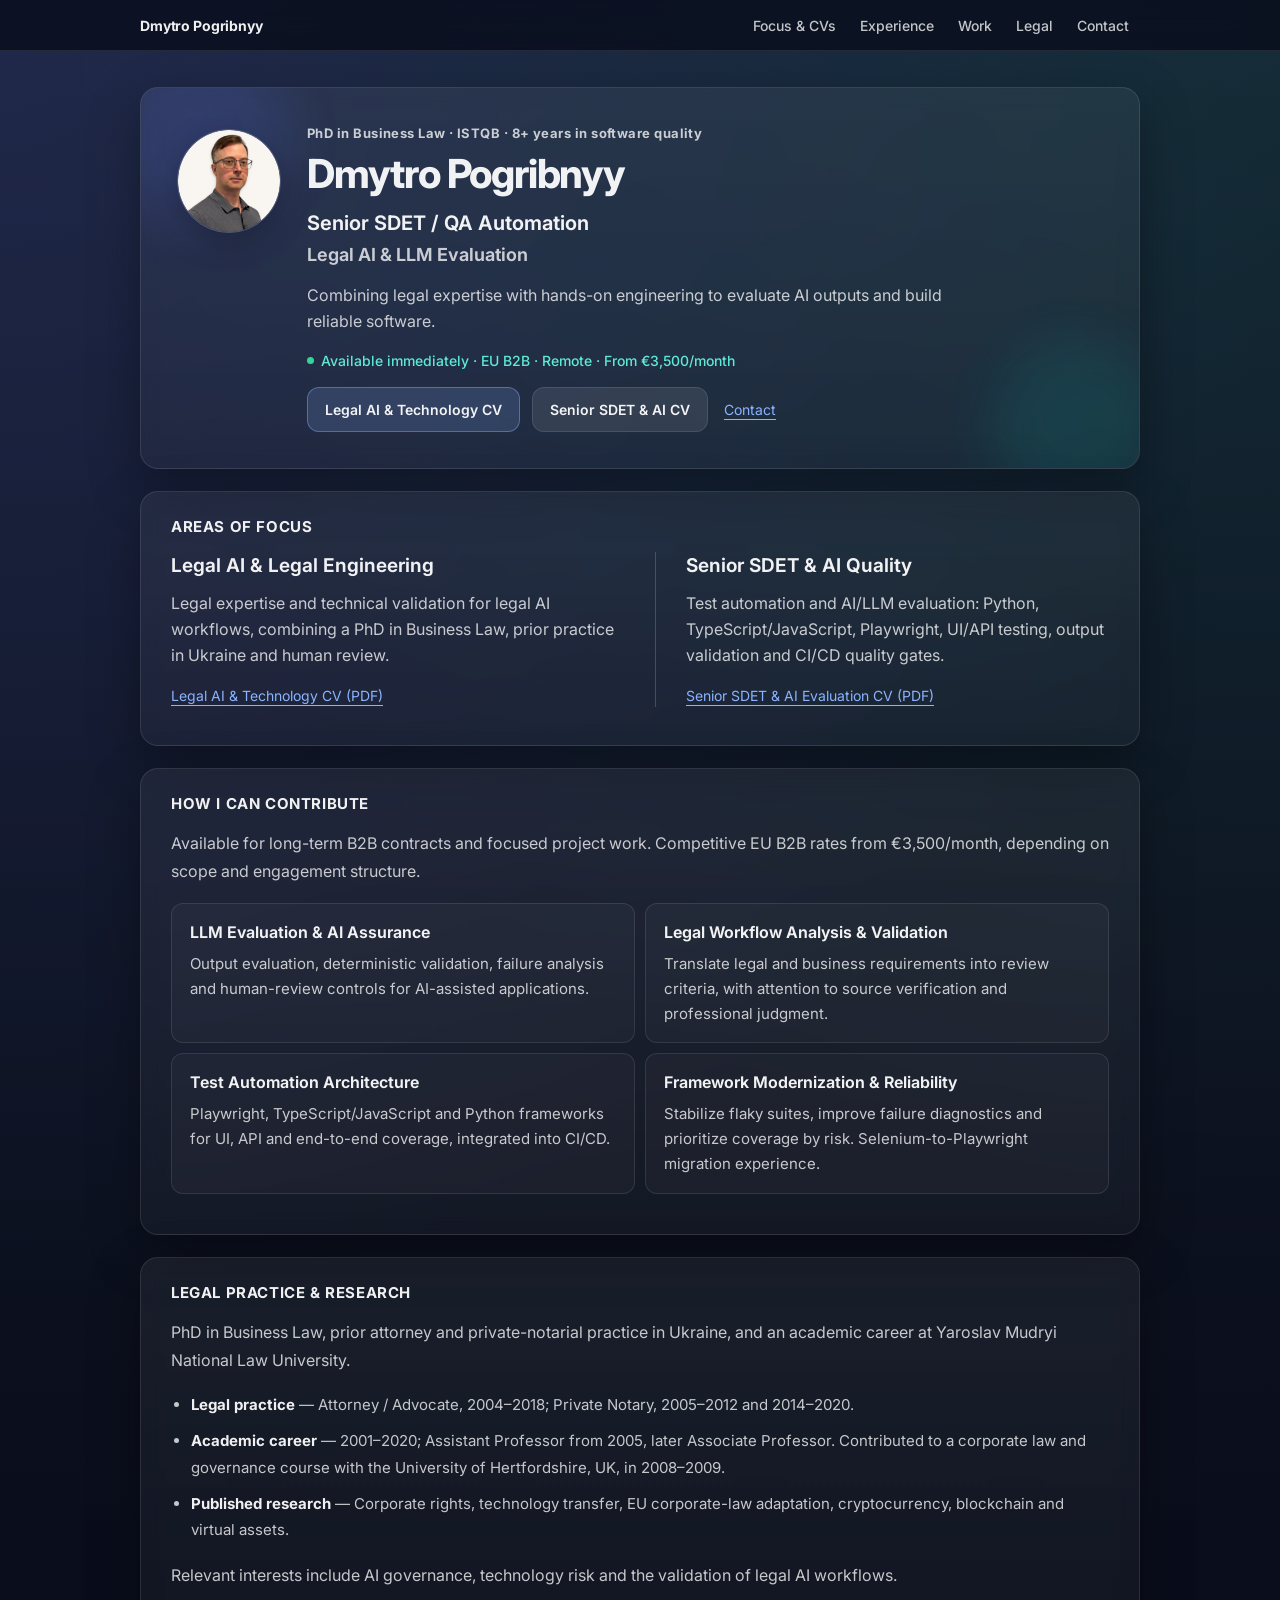
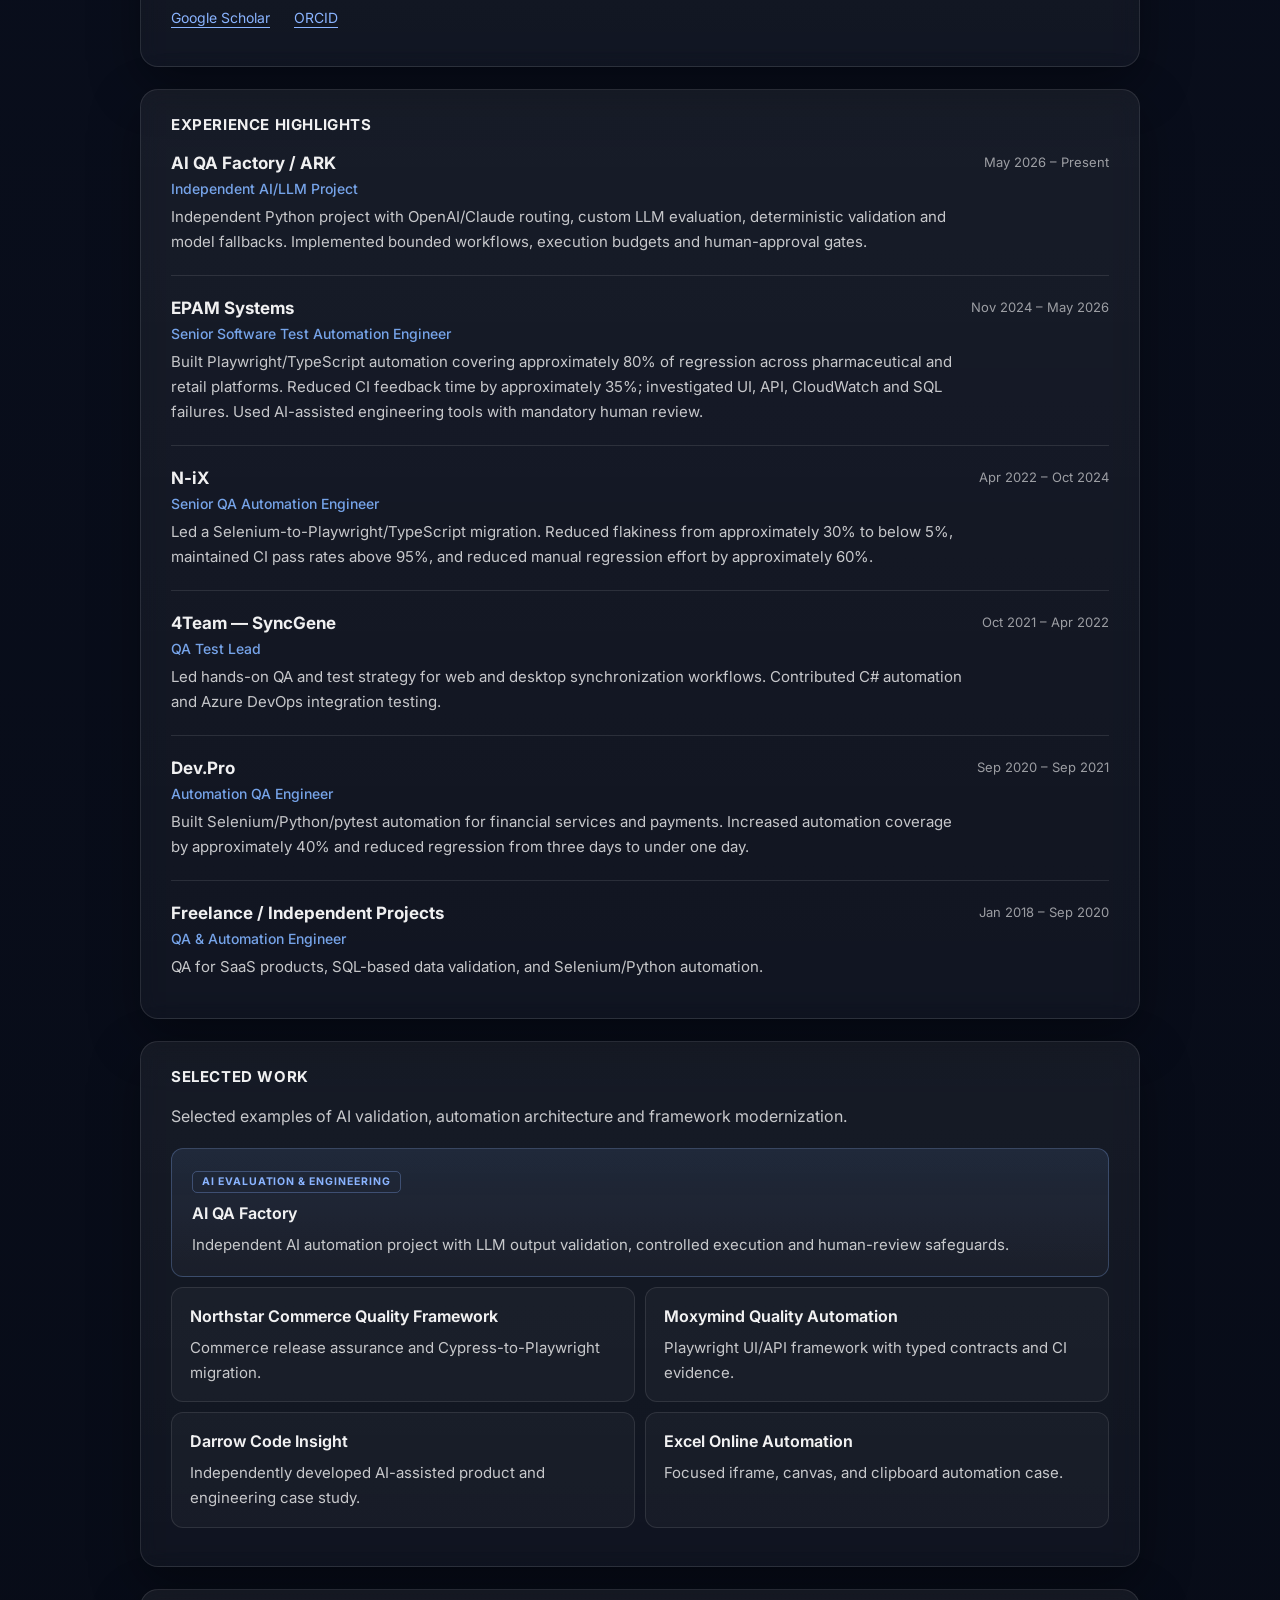
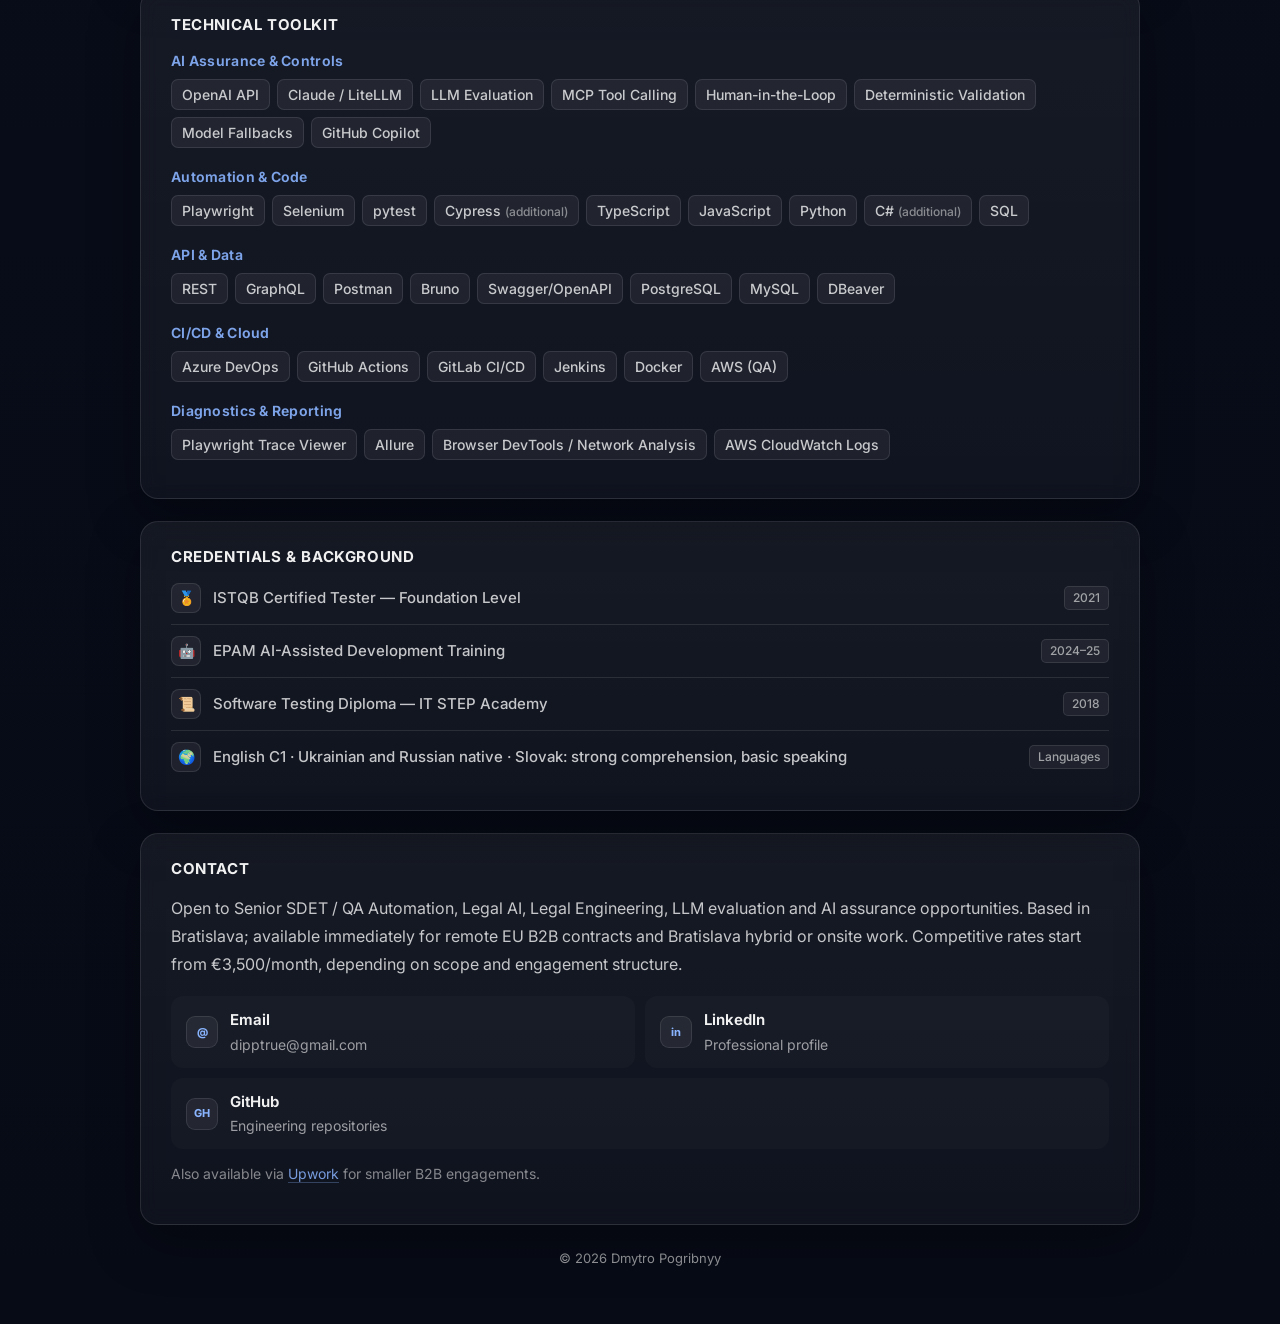
==== commit b235c023: "Align portfolio positioning, ISTQB and competitive B2B rates" ====
--- a/index.html
+++ b/index.html
@@ -3,15 +3,15 @@
 <head>
   <meta charset="UTF-8">
   <meta name="viewport" content="width=device-width, initial-scale=1.0">
-  <title>Dmytro Pogribnyy | Legal AI &amp; LLM Evaluation | Senior SDET</title>
-  <meta name="description" content="Legal AI and AI/LLM evaluation alongside Senior SDET / QA Automation. PhD in Business Law, 8+ years in software quality, Python, TypeScript/JavaScript and Playwright. EU B2B.">
+  <title>Dmytro Pogribnyy | Senior SDET | Legal AI &amp; LLM Evaluation</title>
+  <meta name="description" content="Senior SDET / QA Automation alongside Legal AI and AI/LLM evaluation. ISTQB, PhD in Business Law, 8+ years in software quality, Python, TypeScript/JavaScript and Playwright. Competitive EU B2B rates from €3,500/month.">
   <meta name="theme-color" content="#0a0f1e">
   <meta name="color-scheme" content="dark">
   <link rel="canonical" href="https://dmytropogribnyy.github.io/">
   <link rel="icon" href="favicon.svg" type="image/svg+xml">
 
   <meta property="og:type" content="profile">
-  <meta property="og:title" content="Dmytro Pogribnyy | Legal AI &amp; LLM Evaluation | Senior SDET">
+  <meta property="og:title" content="Dmytro Pogribnyy | Senior SDET | Legal AI &amp; LLM Evaluation">
   <meta property="og:description" content="Legal AI and AI/LLM evaluation alongside Senior SDET / QA Automation. PhD in Business Law, 8+ years in software quality, Python, TypeScript/JavaScript and Playwright. EU B2B.">
   <meta property="og:url" content="https://dmytropogribnyy.github.io/">
   <meta property="og:image" content="https://dmytropogribnyy.github.io/Profile_2025_photo_white_circle-modified.png">
@@ -37,7 +37,7 @@
   "url": "https://dmytropogribnyy.github.io/",
   "image": "https://dmytropogribnyy.github.io/Profile_2025_photo_white_circle-modified.png",
   "jobTitle": "Senior SDET / Test Automation Engineer",
-  "description": "Legal AI and AI/LLM evaluation alongside Senior SDET / QA Automation. PhD in Business Law, 8+ years in software quality, Python, TypeScript/JavaScript and Playwright. EU B2B.",
+  "description": "Senior SDET / QA Automation alongside Legal AI and AI/LLM evaluation. ISTQB, PhD in Business Law, 8+ years in software quality, Python, TypeScript/JavaScript and Playwright. Competitive EU B2B rates from €3,500/month.",
   "address": {
     "@type": "PostalAddress",
     "addressLocality": "Bratislava",
@@ -67,6 +67,7 @@
     "SQL",
     "CI/CD quality gates",
     "Risk-based testing",
+    "ISTQB Certified Tester",
     "AI assurance",
     "LLM evaluation",
     "Technology risk",
@@ -100,11 +101,11 @@
       <div class="hero-glow hero-glow-2"></div>
       <img src="Profile_2025_photo_white_circle-modified.png" alt="Dmytro Pogribnyy" class="avatar" width="196" height="196">
       <div class="hero-text">
-        <p class="eyebrow">PhD in Business Law · 8+ years in software quality</p>
+        <p class="eyebrow">PhD in Business Law · ISTQB · 8+ years in software quality</p>
         <h1 id="page-title">Dmytro Pogribnyy</h1>
-        <p class="headline"><span>Legal AI &amp; LLM Evaluation</span><span>Senior SDET / QA Automation</span></p>
+        <p class="headline"><span>Senior SDET / QA Automation</span><span>Legal AI &amp; LLM Evaluation</span></p>
         <p class="subline">Combining legal expertise with hands-on engineering to evaluate AI outputs and build reliable software.</p>
-        <div class="avail"><span class="avail-dot" aria-hidden="true"></span>Available immediately · EU B2B · Remote</div>
+        <div class="avail"><span class="avail-dot" aria-hidden="true"></span>Available immediately · EU B2B · Remote · From €3,500/month</div>
         <div class="buttons hero-actions"><a href="Dmytro_Pogribnyy_Legal_AI_Tech_CV.pdf" target="_blank" rel="noopener" class="btn btn-primary">Legal AI &amp; Technology CV</a><a href="Dmytro_Pogribnyy_Senior_SDET_CV.pdf" target="_blank" rel="noopener" class="btn">Senior SDET &amp; AI CV</a><a href="#contact" class="hero-contact">Contact</a></div>
       </div>
     </section>
@@ -116,7 +117,7 @@
     <section class="card content" id="services" aria-labelledby="services-title">
       <div class="section section-first">
         <h2 id="services-title">How I can contribute</h2>
-        <p class="section-text">Available for long-term B2B contracts and focused project work.</p>
+        <p class="section-text">Available for long-term B2B contracts and focused project work. Competitive EU B2B rates from €3,500/month, depending on scope and engagement structure.</p>
         <div class="services-grid">
           <article class="svc"><h3 class="svc-title">LLM Evaluation &amp; AI Assurance</h3><p class="svc-desc">Output evaluation, deterministic validation, failure analysis and human-review controls for AI-assisted applications.</p></article>
           <article class="svc"><h3 class="svc-title">Legal Workflow Analysis &amp; Validation</h3><p class="svc-desc">Translate legal and business requirements into review criteria, with attention to source verification and professional judgment.</p></article>
@@ -281,7 +282,7 @@
     <section class="card content" id="contact" aria-labelledby="contact-title">
       <div class="section section-first">
         <h2 id="contact-title">Contact</h2>
-        <p class="section-text">Open to Legal AI, Legal Engineering, LLM evaluation, AI assurance and Senior SDET / QA Automation opportunities. Based in Bratislava; available immediately for remote EU B2B contracts and Bratislava hybrid or onsite work.</p>
+        <p class="section-text">Open to Senior SDET / QA Automation, Legal AI, Legal Engineering, LLM evaluation and AI assurance opportunities. Based in Bratislava; available immediately for remote EU B2B contracts and Bratislava hybrid or onsite work. Competitive rates start from €3,500/month, depending on scope and engagement structure.</p>
         <div class="contact">
           <a href="mailto:dipptrue@gmail.com" class="link">
             <span class="contact-mark" aria-hidden="true">@</span>
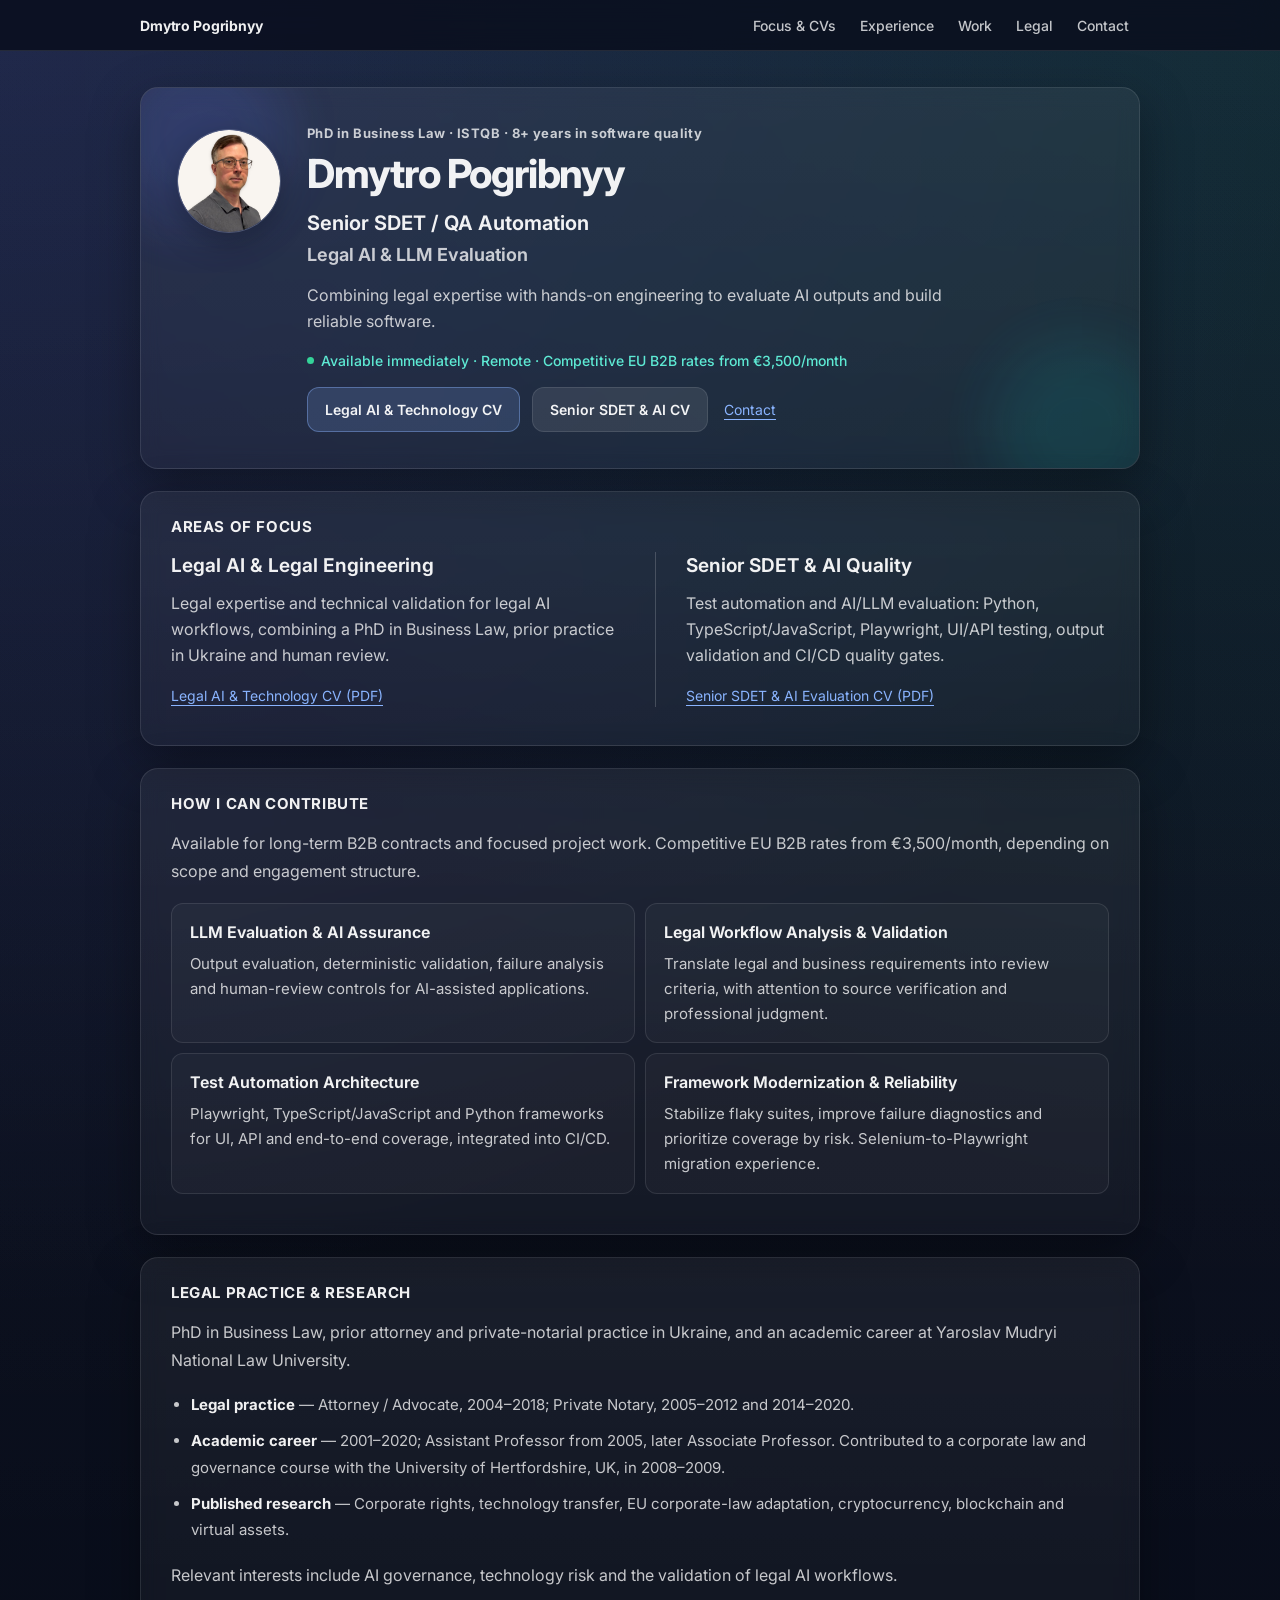
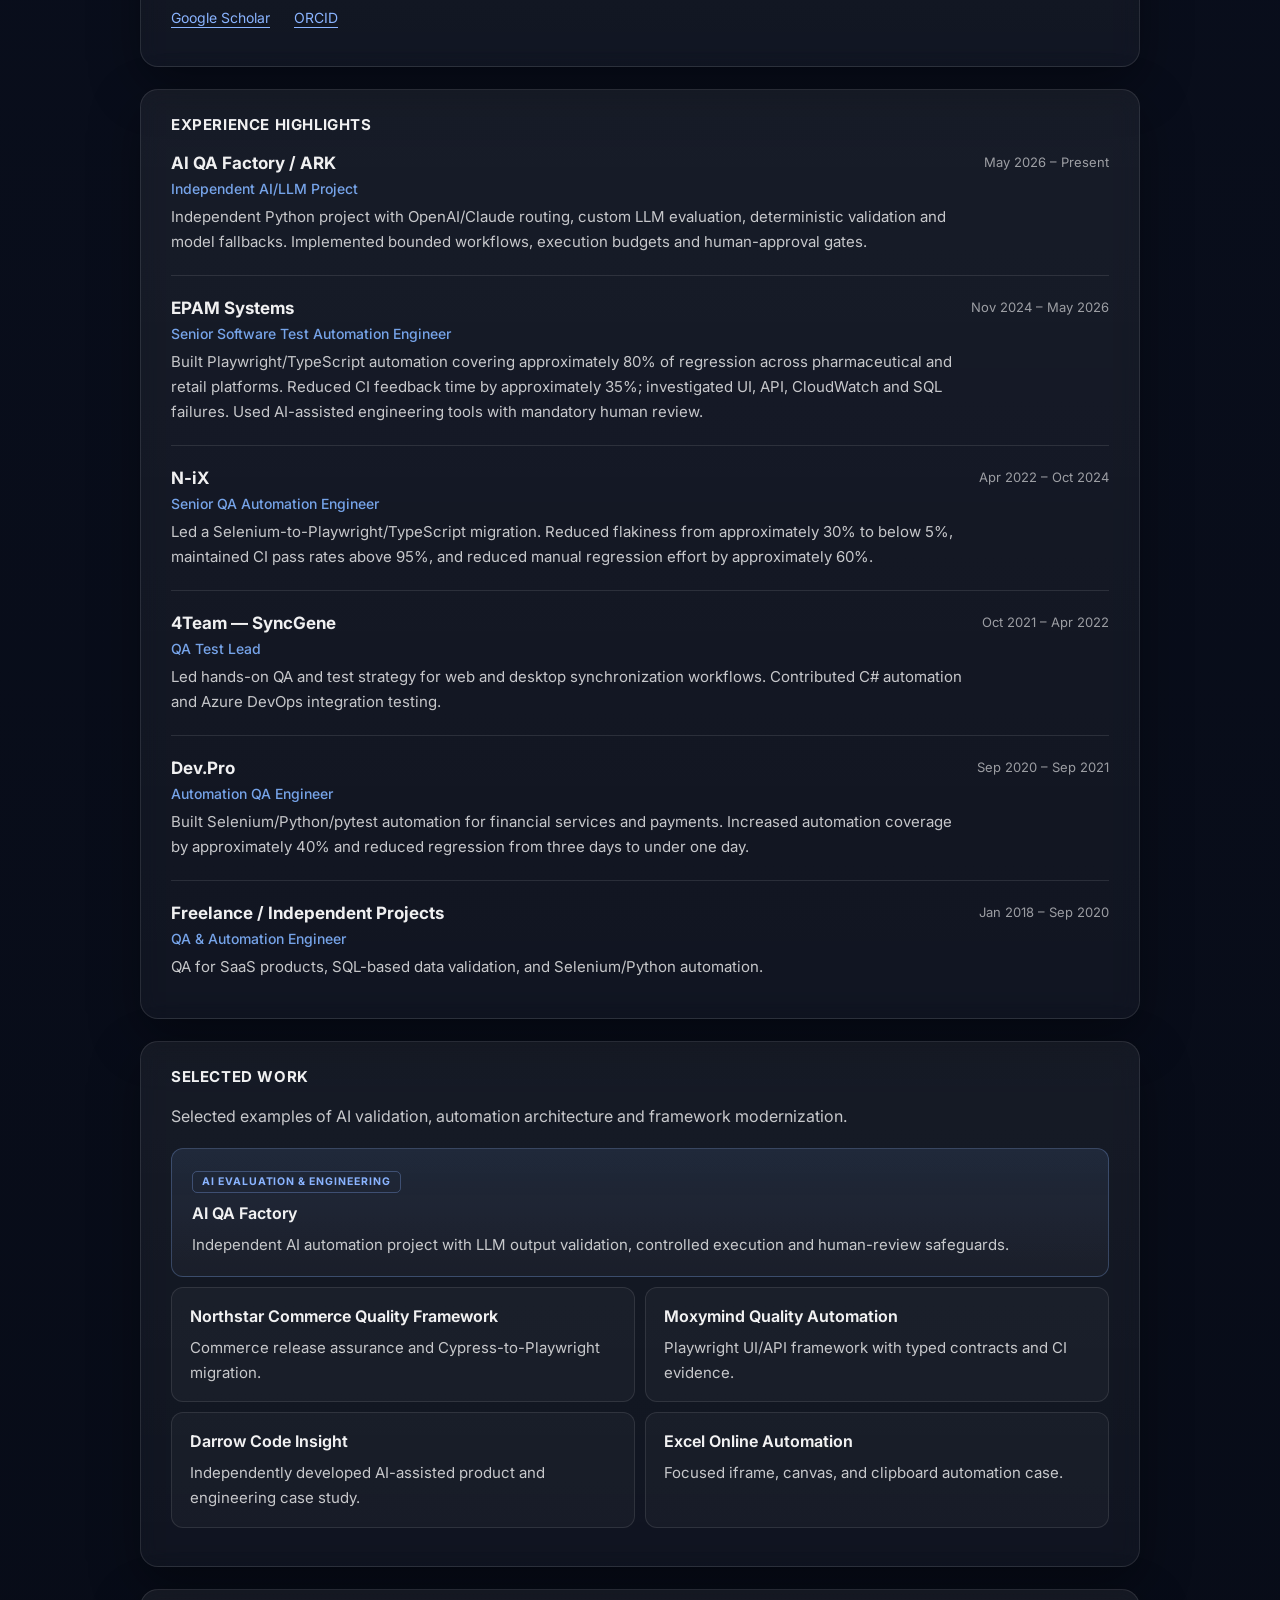
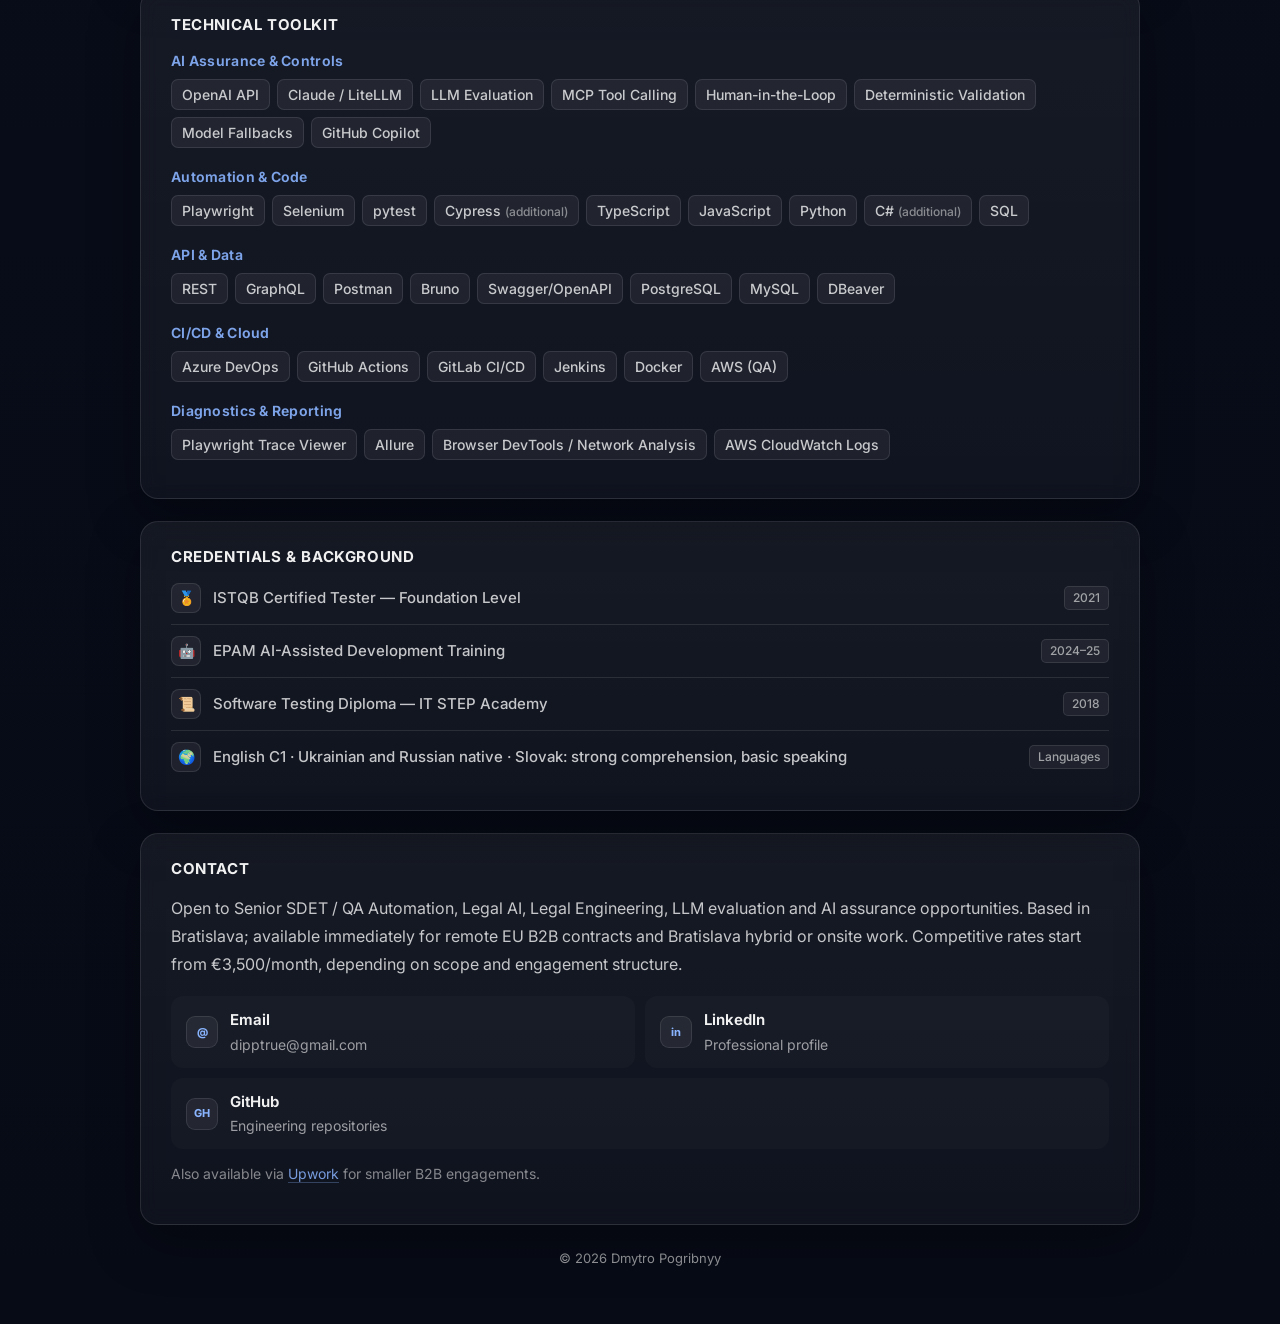
==== commit 79a70ad3: "Make competitive B2B rate hook explicit in hero" ====
--- a/index.html
+++ b/index.html
@@ -105,7 +105,7 @@
         <h1 id="page-title">Dmytro Pogribnyy</h1>
         <p class="headline"><span>Senior SDET / QA Automation</span><span>Legal AI &amp; LLM Evaluation</span></p>
         <p class="subline">Combining legal expertise with hands-on engineering to evaluate AI outputs and build reliable software.</p>
-        <div class="avail"><span class="avail-dot" aria-hidden="true"></span>Available immediately · EU B2B · Remote · From €3,500/month</div>
+        <div class="avail"><span class="avail-dot" aria-hidden="true"></span>Available immediately · Remote · Competitive EU B2B rates from €3,500/month</div>
         <div class="buttons hero-actions"><a href="Dmytro_Pogribnyy_Legal_AI_Tech_CV.pdf" target="_blank" rel="noopener" class="btn btn-primary">Legal AI &amp; Technology CV</a><a href="Dmytro_Pogribnyy_Senior_SDET_CV.pdf" target="_blank" rel="noopener" class="btn">Senior SDET &amp; AI CV</a><a href="#contact" class="hero-contact">Contact</a></div>
       </div>
     </section>
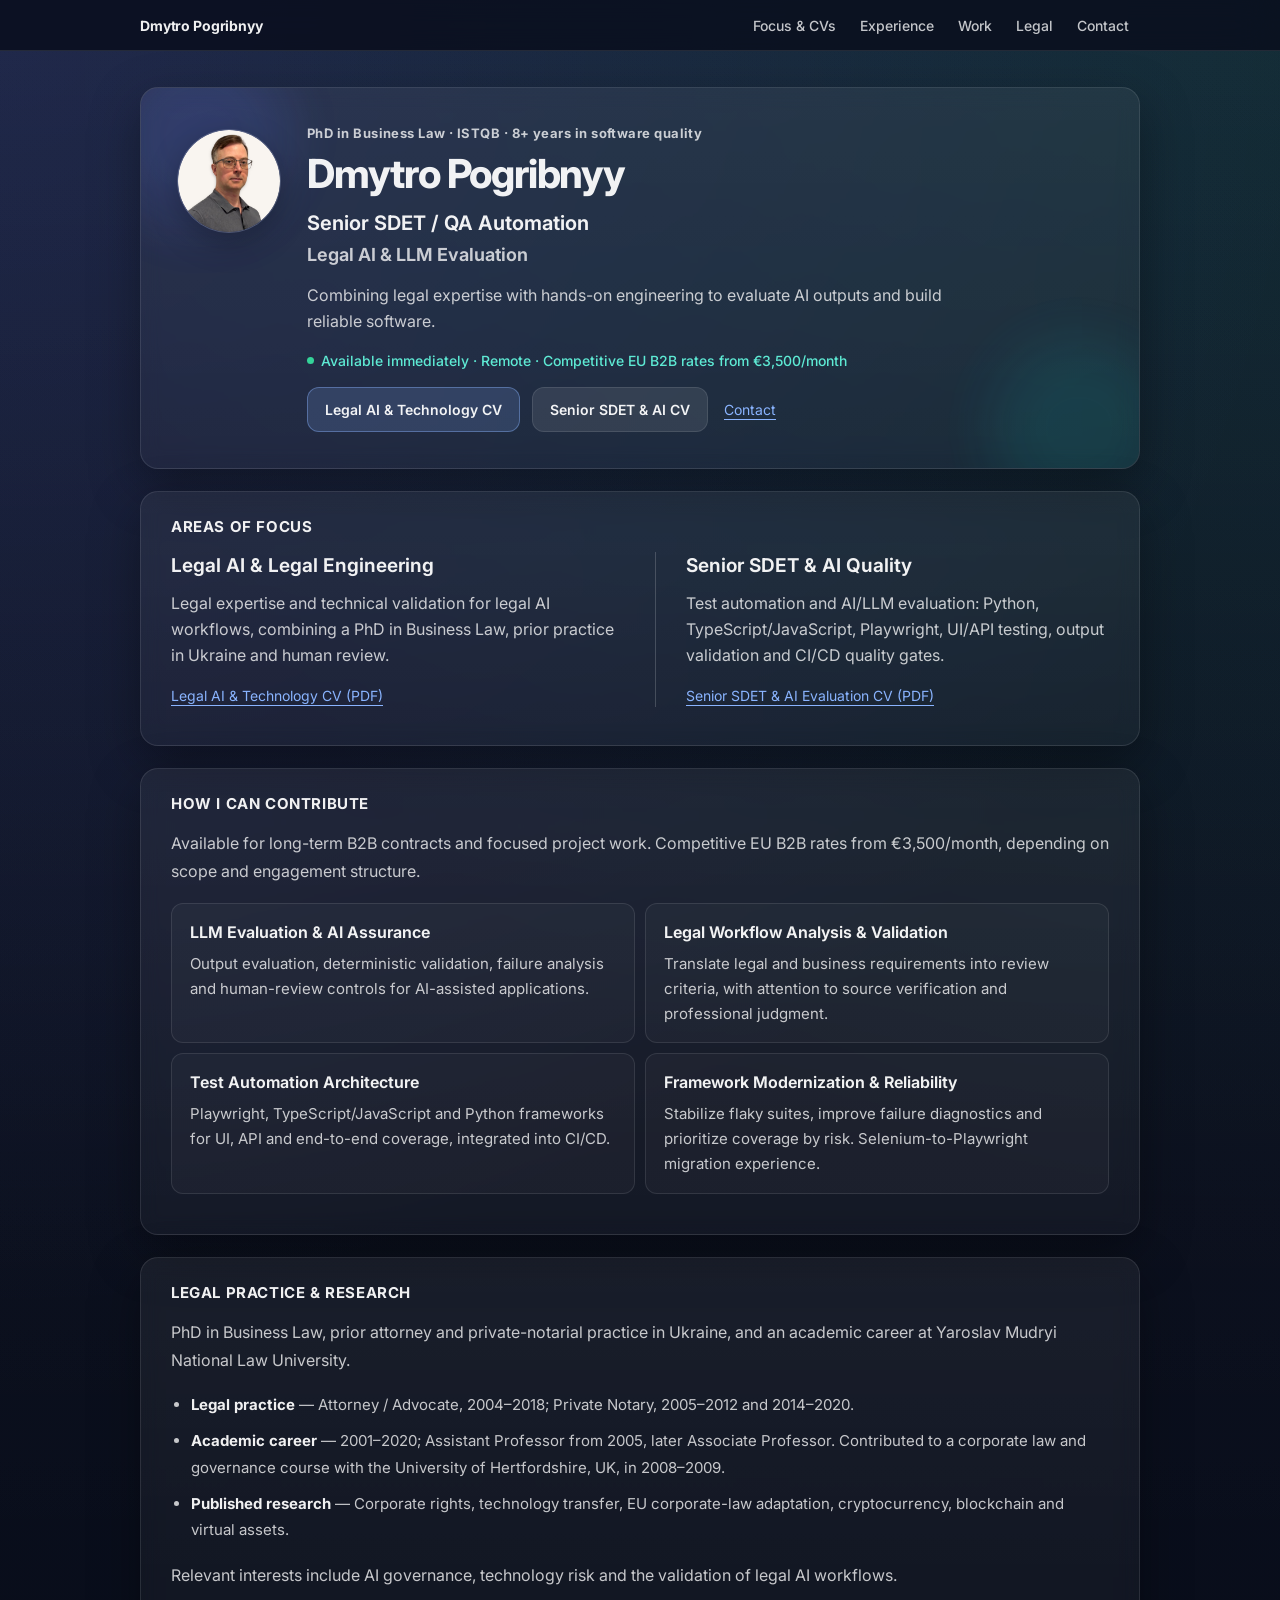
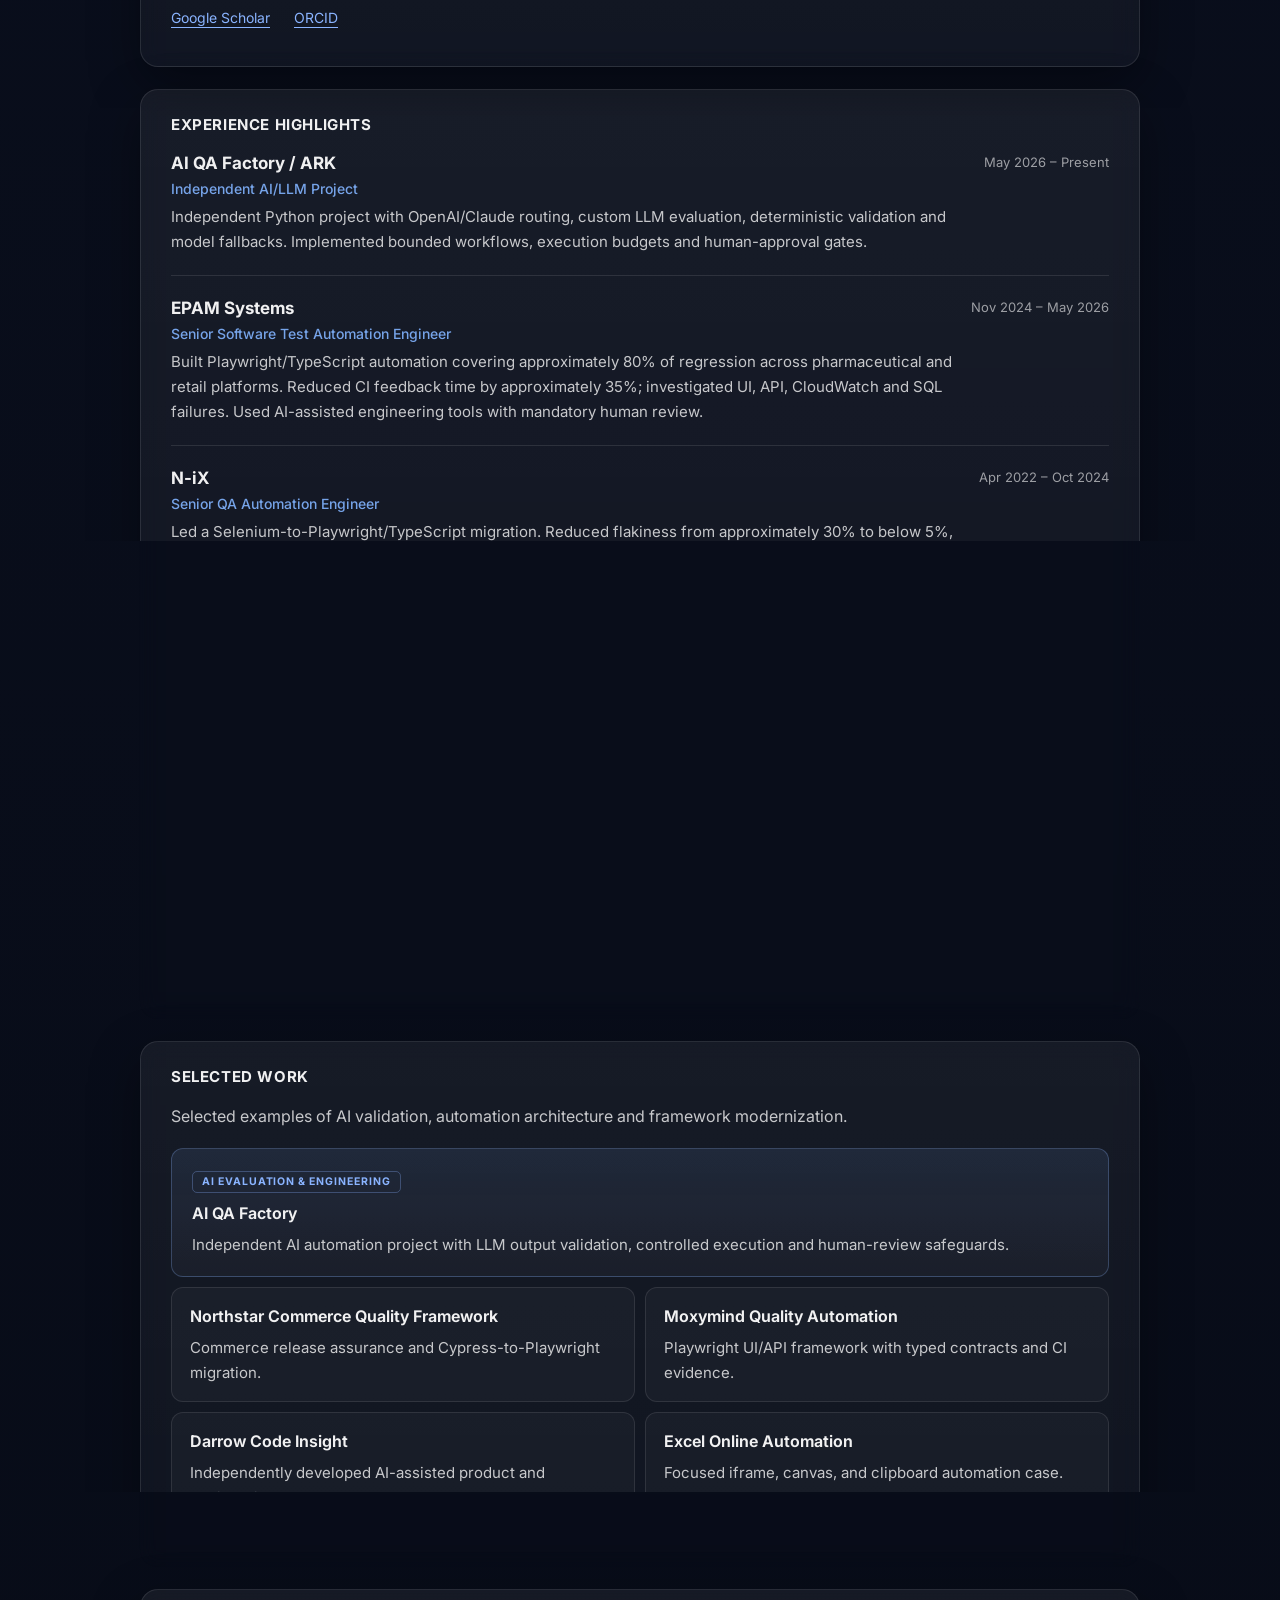
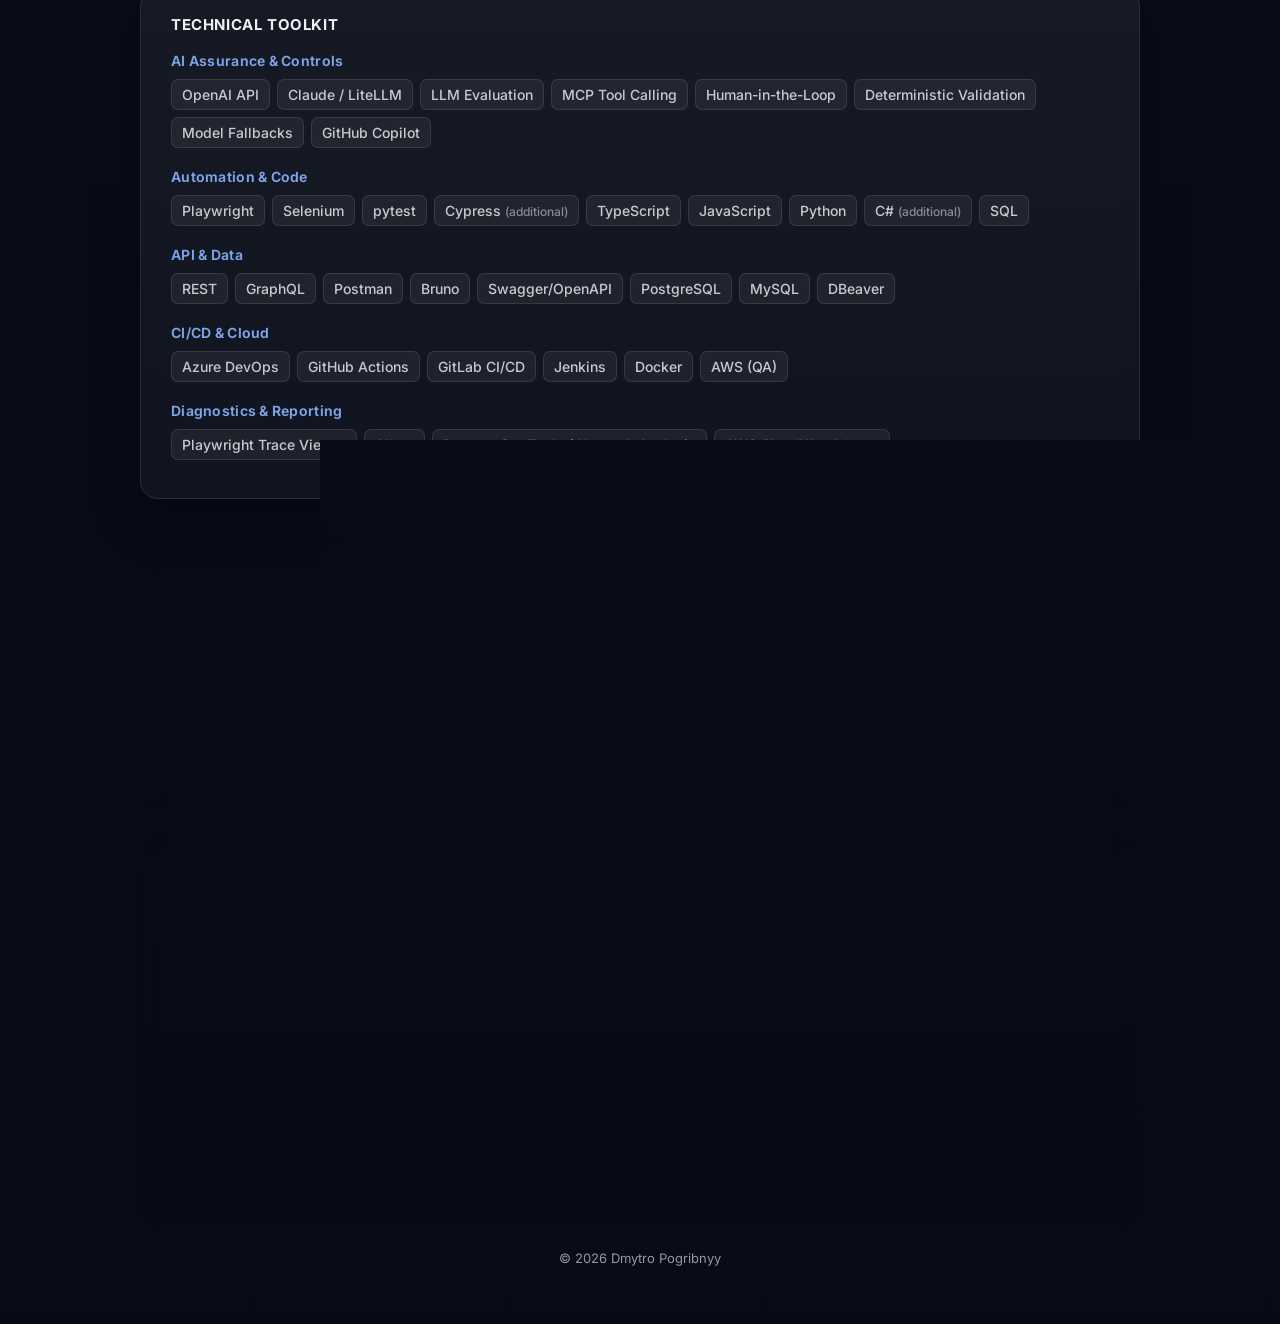
==== commit 7a393831: "Force fit-page opening for Senior SDET CV" ====
--- a/index.html
+++ b/index.html
@@ -106,13 +106,13 @@
         <p class="headline"><span>Senior SDET / QA Automation</span><span>Legal AI &amp; LLM Evaluation</span></p>
         <p class="subline">Combining legal expertise with hands-on engineering to evaluate AI outputs and build reliable software.</p>
         <div class="avail"><span class="avail-dot" aria-hidden="true"></span>Available immediately · Remote · Competitive EU B2B rates from €3,500/month</div>
-        <div class="buttons hero-actions"><a href="Dmytro_Pogribnyy_Legal_AI_Tech_CV.pdf" target="_blank" rel="noopener" class="btn btn-primary">Legal AI &amp; Technology CV</a><a href="Dmytro_Pogribnyy_Senior_SDET_CV.pdf" target="_blank" rel="noopener" class="btn">Senior SDET &amp; AI CV</a><a href="#contact" class="hero-contact">Contact</a></div>
+        <div class="buttons hero-actions"><a href="Dmytro_Pogribnyy_Legal_AI_Tech_CV.pdf" target="_blank" rel="noopener" class="btn btn-primary">Legal AI &amp; Technology CV</a><a href="Dmytro_Pogribnyy_Senior_SDET_CV.pdf?v=20261002-1435#FitPage" target="_blank" rel="noopener" class="btn">Senior SDET &amp; AI CV</a><a href="#contact" class="hero-contact">Contact</a></div>
       </div>
     </section>
 
     <section class="card content" id="cv" aria-labelledby="cv-title"><div class="section section-first"><h2 id="cv-title">Areas of focus</h2><div class="focus-grid">
 <article class="focus-item"><h3>Legal AI &amp; Legal Engineering</h3><p>Legal expertise and technical validation for legal AI workflows, combining a PhD in Business Law, prior practice in Ukraine and human review.</p><a class="text-link" href="Dmytro_Pogribnyy_Legal_AI_Tech_CV.pdf" target="_blank" rel="noopener">Legal AI &amp; Technology CV (PDF)</a></article>
-<article class="focus-item"><h3>Senior SDET &amp; AI Quality</h3><p>Test automation and AI/LLM evaluation: Python, TypeScript/JavaScript, Playwright, UI/API testing, output validation and CI/CD quality gates.</p><a class="text-link" href="Dmytro_Pogribnyy_Senior_SDET_CV.pdf" target="_blank" rel="noopener">Senior SDET &amp; AI Evaluation CV (PDF)</a></article></div></div></section>
+<article class="focus-item"><h3>Senior SDET &amp; AI Quality</h3><p>Test automation and AI/LLM evaluation: Python, TypeScript/JavaScript, Playwright, UI/API testing, output validation and CI/CD quality gates.</p><a class="text-link" href="Dmytro_Pogribnyy_Senior_SDET_CV.pdf?v=20261002-1435#FitPage" target="_blank" rel="noopener">Senior SDET &amp; AI Evaluation CV (PDF)</a></article></div></div></section>
 
     <section class="card content" id="services" aria-labelledby="services-title">
       <div class="section section-first">
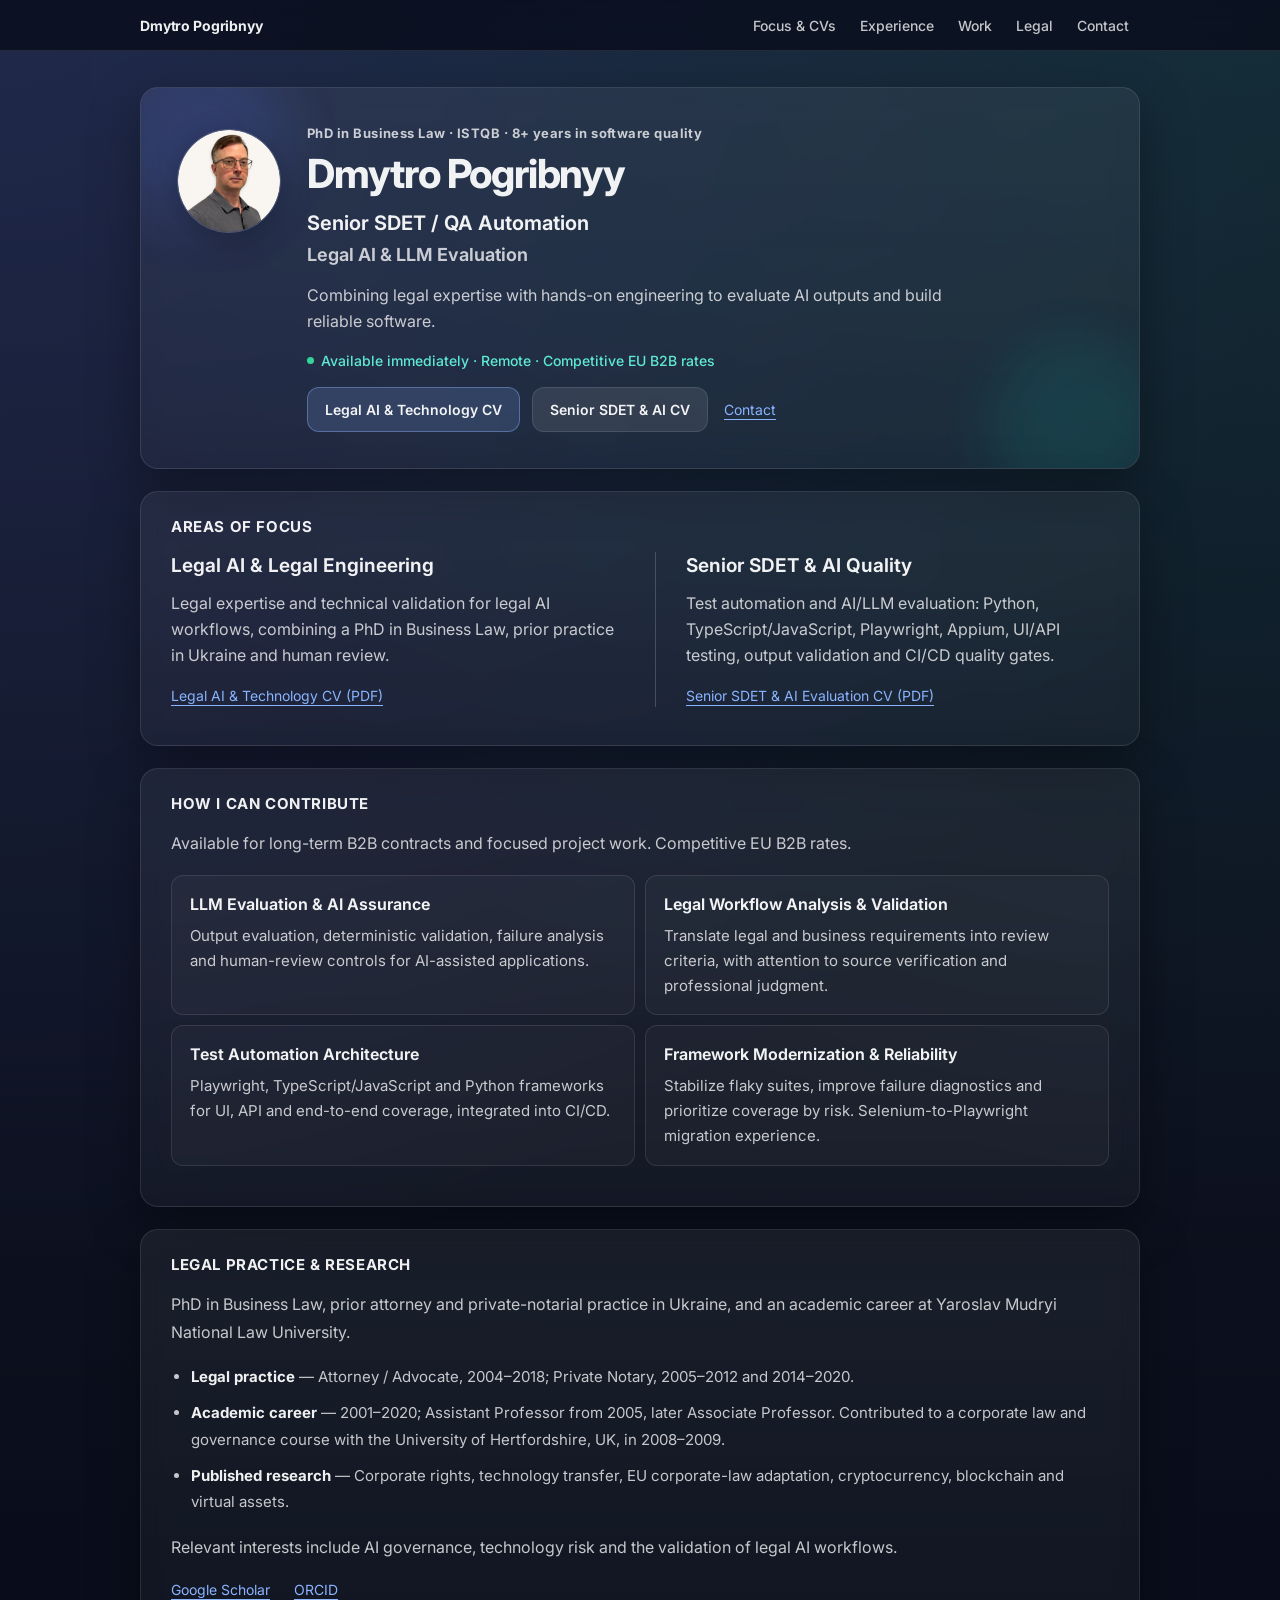
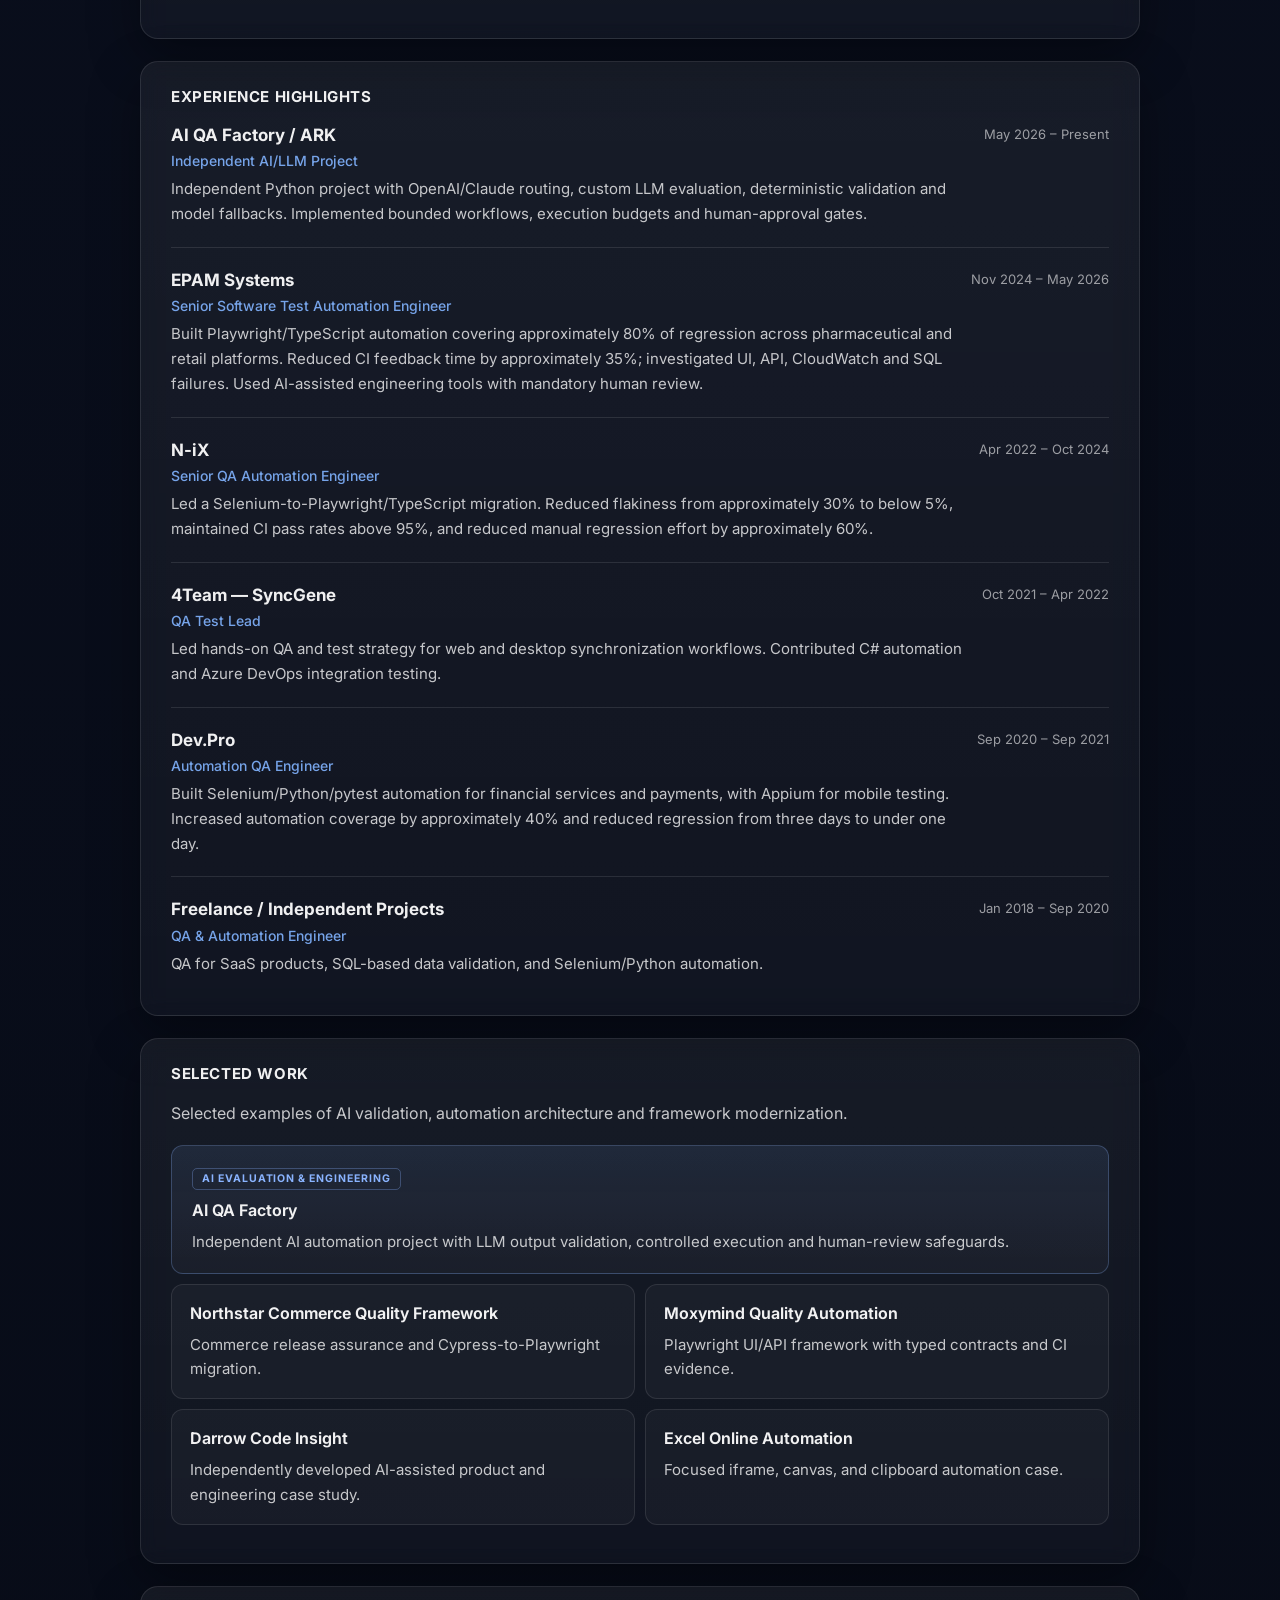
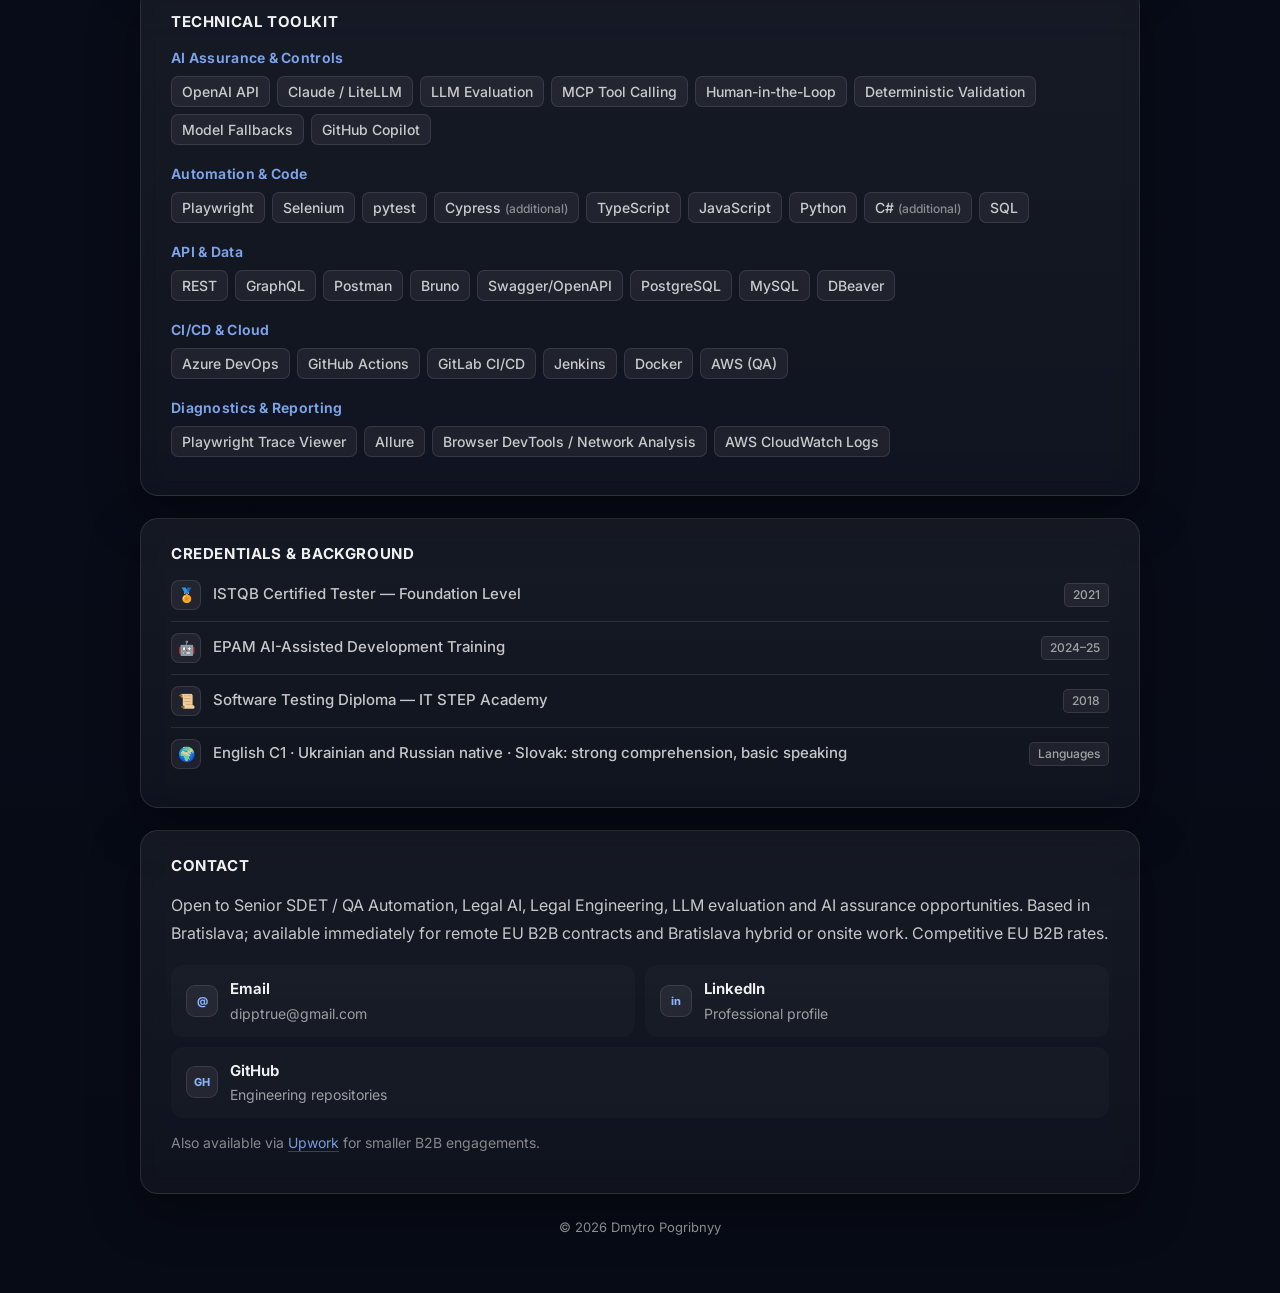
==== commit f188626e: "Remove fixed B2B rate, add Appium, refresh SDET CV links" ====
--- a/index.html
+++ b/index.html
@@ -4,7 +4,7 @@
   <meta charset="UTF-8">
   <meta name="viewport" content="width=device-width, initial-scale=1.0">
   <title>Dmytro Pogribnyy | Senior SDET | Legal AI &amp; LLM Evaluation</title>
-  <meta name="description" content="Senior SDET / QA Automation alongside Legal AI and AI/LLM evaluation. ISTQB, PhD in Business Law, 8+ years in software quality, Python, TypeScript/JavaScript and Playwright. Competitive EU B2B rates from €3,500/month.">
+  <meta name="description" content="Senior SDET / QA Automation alongside Legal AI and AI/LLM evaluation. ISTQB, PhD in Business Law, 8+ years in software quality, Python, TypeScript/JavaScript and Playwright. Competitive EU B2B rates.">
   <meta name="theme-color" content="#0a0f1e">
   <meta name="color-scheme" content="dark">
   <link rel="canonical" href="https://dmytropogribnyy.github.io/">
@@ -37,7 +37,7 @@
   "url": "https://dmytropogribnyy.github.io/",
   "image": "https://dmytropogribnyy.github.io/Profile_2025_photo_white_circle-modified.png",
   "jobTitle": "Senior SDET / Test Automation Engineer",
-  "description": "Senior SDET / QA Automation alongside Legal AI and AI/LLM evaluation. ISTQB, PhD in Business Law, 8+ years in software quality, Python, TypeScript/JavaScript and Playwright. Competitive EU B2B rates from €3,500/month.",
+  "description": "Senior SDET / QA Automation alongside Legal AI and AI/LLM evaluation. ISTQB, PhD in Business Law, 8+ years in software quality, Python, TypeScript/JavaScript and Playwright. Competitive EU B2B rates.",
   "address": {
     "@type": "PostalAddress",
     "addressLocality": "Bratislava",
@@ -54,6 +54,7 @@
     "Test automation architecture",
     "Playwright",
     "Selenium",
+    "Appium",
     "Cypress",
     "pytest",
     "TypeScript",
@@ -105,19 +106,19 @@
         <h1 id="page-title">Dmytro Pogribnyy</h1>
         <p class="headline"><span>Senior SDET / QA Automation</span><span>Legal AI &amp; LLM Evaluation</span></p>
         <p class="subline">Combining legal expertise with hands-on engineering to evaluate AI outputs and build reliable software.</p>
-        <div class="avail"><span class="avail-dot" aria-hidden="true"></span>Available immediately · Remote · Competitive EU B2B rates from €3,500/month</div>
-        <div class="buttons hero-actions"><a href="Dmytro_Pogribnyy_Legal_AI_Tech_CV.pdf" target="_blank" rel="noopener" class="btn btn-primary">Legal AI &amp; Technology CV</a><a href="Dmytro_Pogribnyy_Senior_SDET_CV.pdf?v=20261002-1435#FitPage" target="_blank" rel="noopener" class="btn">Senior SDET &amp; AI CV</a><a href="#contact" class="hero-contact">Contact</a></div>
+        <div class="avail"><span class="avail-dot" aria-hidden="true"></span>Available immediately · Remote · Competitive EU B2B rates</div>
+        <div class="buttons hero-actions"><a href="Dmytro_Pogribnyy_Legal_AI_Tech_CV.pdf" target="_blank" rel="noopener" class="btn btn-primary">Legal AI &amp; Technology CV</a><a href="Dmytro_Pogribnyy_Senior_SDET_CV.pdf?v=20261111#FitPage" target="_blank" rel="noopener" class="btn">Senior SDET &amp; AI CV</a><a href="#contact" class="hero-contact">Contact</a></div>
       </div>
     </section>
 
     <section class="card content" id="cv" aria-labelledby="cv-title"><div class="section section-first"><h2 id="cv-title">Areas of focus</h2><div class="focus-grid">
 <article class="focus-item"><h3>Legal AI &amp; Legal Engineering</h3><p>Legal expertise and technical validation for legal AI workflows, combining a PhD in Business Law, prior practice in Ukraine and human review.</p><a class="text-link" href="Dmytro_Pogribnyy_Legal_AI_Tech_CV.pdf" target="_blank" rel="noopener">Legal AI &amp; Technology CV (PDF)</a></article>
-<article class="focus-item"><h3>Senior SDET &amp; AI Quality</h3><p>Test automation and AI/LLM evaluation: Python, TypeScript/JavaScript, Playwright, UI/API testing, output validation and CI/CD quality gates.</p><a class="text-link" href="Dmytro_Pogribnyy_Senior_SDET_CV.pdf?v=20261002-1435#FitPage" target="_blank" rel="noopener">Senior SDET &amp; AI Evaluation CV (PDF)</a></article></div></div></section>
+<article class="focus-item"><h3>Senior SDET &amp; AI Quality</h3><p>Test automation and AI/LLM evaluation: Python, TypeScript/JavaScript, Playwright, Appium, UI/API testing, output validation and CI/CD quality gates.</p><a class="text-link" href="Dmytro_Pogribnyy_Senior_SDET_CV.pdf?v=20261111#FitPage" target="_blank" rel="noopener">Senior SDET &amp; AI Evaluation CV (PDF)</a></article></div></div></section>
 
     <section class="card content" id="services" aria-labelledby="services-title">
       <div class="section section-first">
         <h2 id="services-title">How I can contribute</h2>
-        <p class="section-text">Available for long-term B2B contracts and focused project work. Competitive EU B2B rates from €3,500/month, depending on scope and engagement structure.</p>
+        <p class="section-text">Available for long-term B2B contracts and focused project work. Competitive EU B2B rates.</p>
         <div class="services-grid">
           <article class="svc"><h3 class="svc-title">LLM Evaluation &amp; AI Assurance</h3><p class="svc-desc">Output evaluation, deterministic validation, failure analysis and human-review controls for AI-assisted applications.</p></article>
           <article class="svc"><h3 class="svc-title">Legal Workflow Analysis &amp; Validation</h3><p class="svc-desc">Translate legal and business requirements into review criteria, with attention to source verification and professional judgment.</p></article>
@@ -172,7 +173,7 @@
             <div>
               <div class="exp-co">Dev.Pro</div>
               <div class="exp-role">Automation QA Engineer</div>
-              <div class="exp-info">Built Selenium/Python/pytest automation for financial services and payments. Increased automation coverage by approximately 40% and reduced regression from three days to under one day.</div>
+              <div class="exp-info">Built Selenium/Python/pytest automation for financial services and payments, with Appium for mobile testing. Increased automation coverage by approximately 40% and reduced regression from three days to under one day.</div>
             </div>
             <div class="exp-date">Sep 2020 – Sep 2021</div>
           </article>
@@ -282,7 +283,7 @@
     <section class="card content" id="contact" aria-labelledby="contact-title">
       <div class="section section-first">
         <h2 id="contact-title">Contact</h2>
-        <p class="section-text">Open to Senior SDET / QA Automation, Legal AI, Legal Engineering, LLM evaluation and AI assurance opportunities. Based in Bratislava; available immediately for remote EU B2B contracts and Bratislava hybrid or onsite work. Competitive rates start from €3,500/month, depending on scope and engagement structure.</p>
+        <p class="section-text">Open to Senior SDET / QA Automation, Legal AI, Legal Engineering, LLM evaluation and AI assurance opportunities. Based in Bratislava; available immediately for remote EU B2B contracts and Bratislava hybrid or onsite work. Competitive EU B2B rates.</p>
         <div class="contact">
           <a href="mailto:dipptrue@gmail.com" class="link">
             <span class="contact-mark" aria-hidden="true">@</span>
